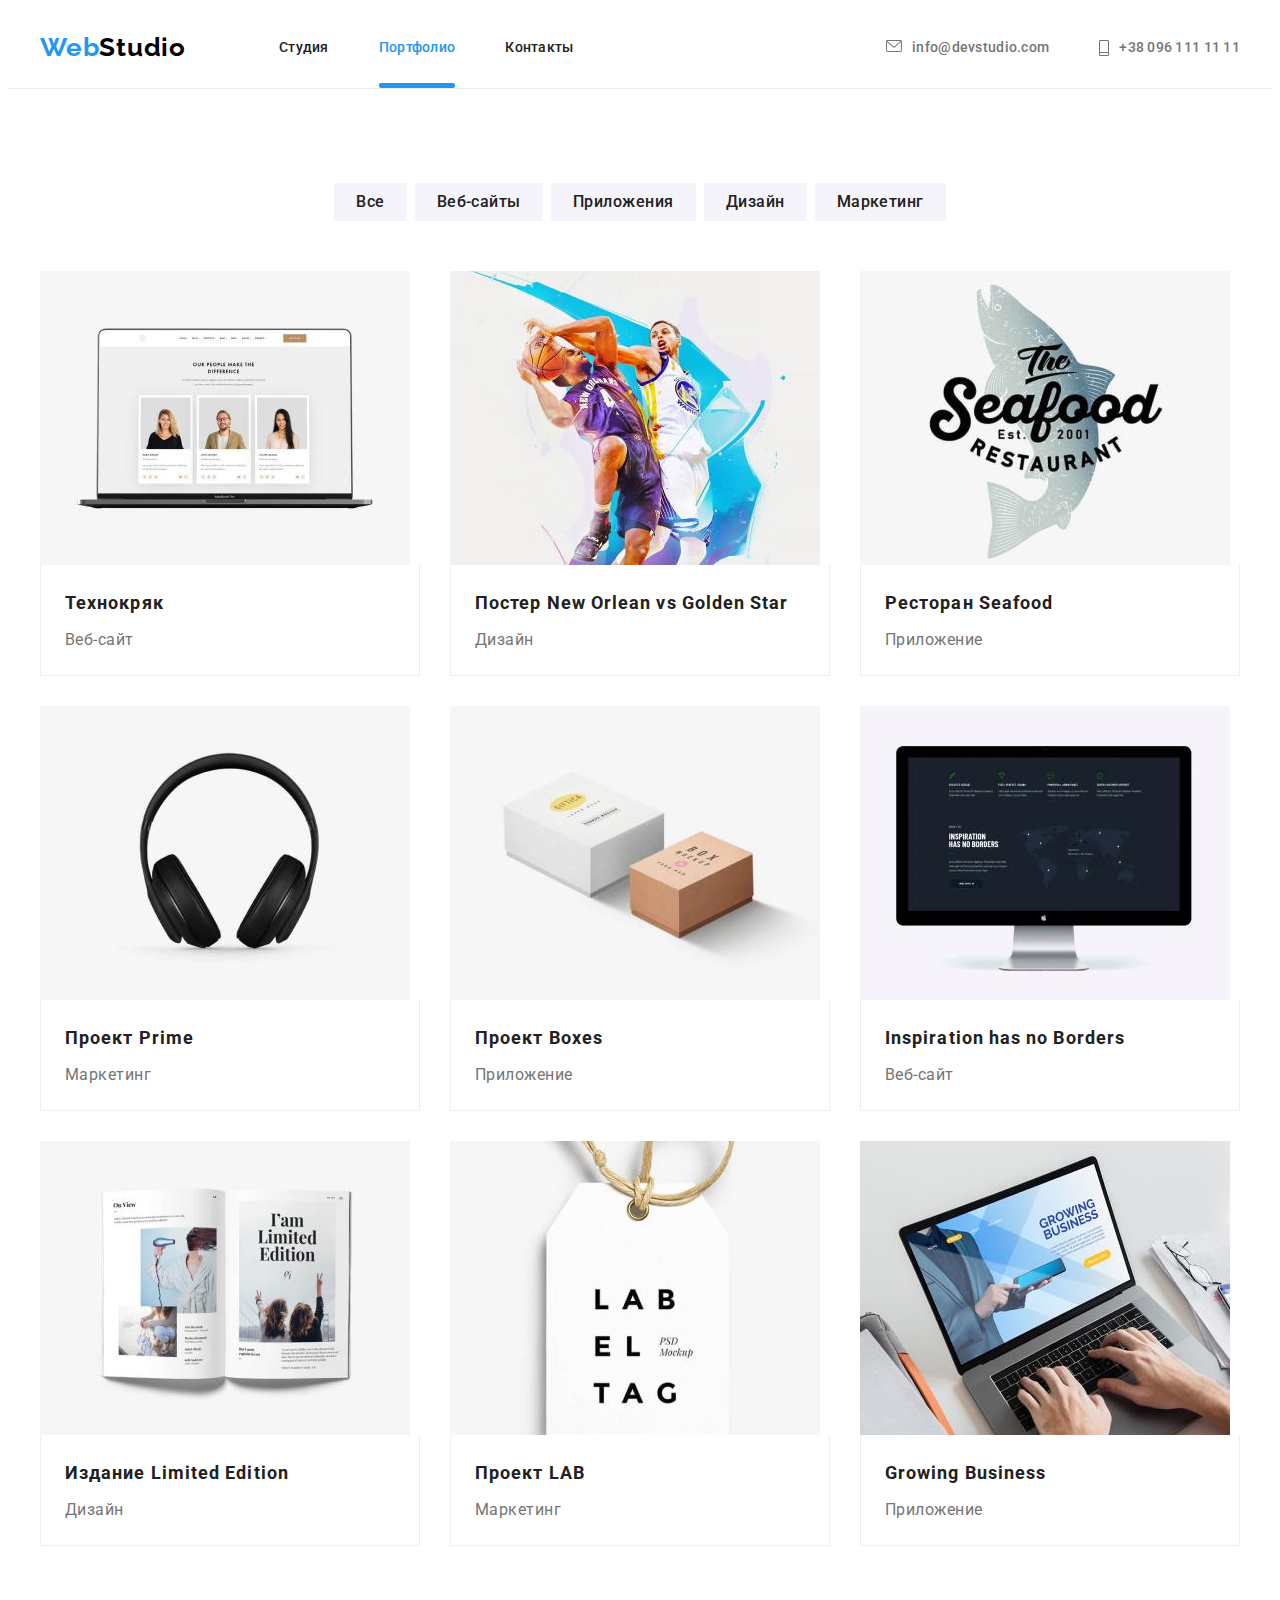
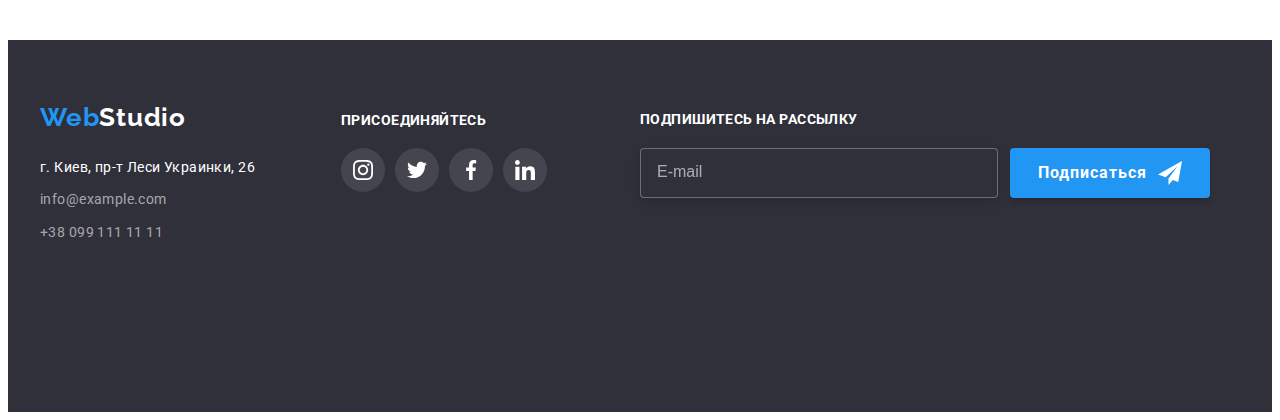
==== portfolio.html @ ca64f5b5 "Create portfolio.html" ====
<!DOCTYPE html>
<html lang="ru">
<head>
    <meta charset="UTF-8">
    <meta http-equiv="X-UA-Compatible" content="IE=edge">
    <meta name="viewport" content="width=device-width, initial-scale=1.0">
    <title>Document</title>
    <link rel="preconnect" href="https://fonts.googleapis.com">
    <link rel="preconnect" href="https://fonts.gstatic.com" crossorigin>
    <link href="https://fonts.googleapis.com/css2?family=Raleway:wght@700&family=Roboto:wght@400;500;700;900&display=swap"
        rel="stylesheet">
    <link rel="stylesheet" href="https://cdnjs.cloudflare.com/ajax/libs/modern-normalize/1.1.0/modern-normalize.min.css"
        integrity="sha512-wpPYUAdjBVSE4KJnH1VR1HeZfpl1ub8YT/NKx4PuQ5NmX2tKuGu6U/JRp5y+Y8XG2tV+wKQpNHVUX03MfMFn9Q=="
        crossorigin="anonymous" referrerpolicy="no-referrer" />
    <link rel="stylesheet" href="./css/reset.css">    
    <link rel="stylesheet" href="./css/styles.css" />
    </head>
        <body>
        <!--Верхня лінія-->
        <header>
            <div class="container header-conteiner">
            <a href="" class="logo">Web<span class="head">Studio</span></a>
    
            <nav>
                <ul class="menu-nav">
                    <li class="list"><a href="./index.html" class="site-nav">Студия</a></li>
                    <li class="list"><a href="./portfolio.html" class="site-nav current">Портфолио</a></li>
                    <li class="list"><a href="" class="site-nav">Контакты</a></li>
                </ul>
    
            </nav>
    
    
            <ul class="auth-header">
                <li class="list">
                    <a href="" class="link-mail">
                        <svg class="header-mail-icon" width="16" height="12">
                            <use href="./images/icon.svg#icon-envelope">
                            </use>
                        </svg> info@devstudio.com
                    </a>
                </li>
                <li class="list">
                    <a href="" class="link-tel">
                        <svg class="header-tel-icon" width="10" height="16">
                            <use href="./images/icon.svg#icon-Vector">
                            </use>
                        </svg>+38 096 111 11 11
                    </a>
                </li>
            </ul>
            </div>
        </header>
<main>
    <!--Портфоліо-->
    <section class="section">
        <div class="container">
        <ul class="filter-conteiner">
            <li class="filter-list"><button class="list filter-btn" type="button">Все</button></li>
            <li class="filter-list"><button class="list filter-btn" type="button">Веб-сайты</button></li>
            <li class="filter-list"><button class="list filter-btn" type="button">Приложения</button></li>
            <li class="filter-list"><button class="list filter-btn" type="button">Дизайн</button></li>
            <li class="filter-list"><button class="list filter-btn" type="button">Маркетинг</button></li>
        </ul>
        <h1 hidden>Проэкты</h1>
        <ul class="project">
            <li class="item">
                <a href="" class="link project-link">
                    <div class="item-wrap">
                        <img class="item-img" src="./images/img5.jpg" alt="Монитор" width="370" height="294">
                        <p class="project-content">Технокряк это современная площадка распространения коронавируса. Компании используют эту
                        платформу для цифрового шпионажа и атак на защищённые сервера конкурентов.
                        </p>
                    </div>
                    <div class="project-card">
                        <h2 class="project-title">Технокряк</h2>
                        <h3 class="site-title">Веб-сайт</h3>
                    </div>
                </a>
            </li>
            <li class="item">
                <a href="" class="link project-link">
                    <div class="item-wrap">
                        <img class="item-img" src="./images/img6.jpg" alt="Спортсмены" width="370" height="294">
                        <p class="project-content">Технокряк это современная площадка распространения коронавируса. Компании используют эту
                            платформу для цифрового шпионажа и атак на защищённые сервера конкурентов.
                        </p>
                    </div>
                    <div class="project-card">
                        <h2 class="project-title">Постер New Orlean vs Golden Star</h2>
                        <h3 class="site-title">Дизайн</h3>
                    </div>
                </a>
            </li>
            <li class="item">
                <a href="" class="link project-link">
                    <div class="item-wrap">
                        <img class="item-img" src="./images/img7.jpg" alt="Рыба" width="370" height="294">
                        <p class="project-content">Технокряк это современная площадка распространения коронавируса. Компании используют эту
                            платформу для цифрового шпионажа и атак на защищённые сервера конкурентов.
                        </p>
                    </div>
                    <div class="project-card">
                        <h2 class="project-title">Ресторан Seafood</h2>
                        <h3 class="site-title">Приложение</h3>
                    </div>
                </a>
            </li>
            <li class="item">
                <a href="" class="link project-link">
                    <div class="item-wrap">
                        <img class="item-img" src="./images/img8.jpg" alt="Наушники" width="370" height="294">
                        <p class="project-content">Технокряк это современная площадка распространения коронавируса. Компании используют эту
                            платформу для цифрового шпионажа и атак на защищённые сервера конкурентов.
                        </p>
                    </div>
                    <div class="project-card">
                        <h2 class="project-title">Проект Prime</h2>
                        <h3 class="site-title">Маркетинг</h3>
                    </div>
                </a>
            </li>
            <li class="item">
                <a href="" class="link project-link">
                    <div class="item-wrap">
                        <img class="item-img" src="./images/img9.jpg" alt="Две коробки" width="370" height="294">
                        <p class="project-content">Технокряк это современная площадка распространения коронавируса. Компании используют эту платформу для цифрового шпионажа и атак на защищённые сервера конкурентов.
                        </p>
                    </div>
                    <div class="project-card">
                        <h2 class="project-title">Проект Boxes</h2>
                        <h3 class="site-title">Приложение</h3>
                    </div>
                </a>
            </li>
            <li class="item">
                <a href="" class="link project-link">
                    <div class="item-wrap">
                        <img class="item-img" src="./images/img10.jpg" alt="Монитор" width="370" height="294">
                        <p class="project-content">Технокряк это современная площадка распространения коронавируса. Компании используют эту
                            платформу для цифрового шпионажа и атак на защищённые сервера конкурентов.
                        </p>
                    </div>
                    <div class="project-card">
                        <h2 class="project-title">Inspiration has no Borders</h2>
                        <h3 class="site-title">Веб-сайт</h3>
                    </div>
                </a>
            </li>
            <li class="item">
                <a href="" class="link project-link">
                    <div class="item-wrap">
                        <img class="item-img" src="./images/img11.jpg" alt="Журнал" width="370" height="294">
                        <p class="project-content">Технокряк это современная площадка распространения коронавируса. Компании используют эту
                            платформу для цифрового шпионажа и атак на защищённые сервера конкурентов.
                        </p>
                    </div>
                    <div class="project-card">
                        <h2 class="project-title">Издание Limited Edition</h2>
                        <h3 class="site-title">Дизайн</h3>
                    </div>
                </a>
            </li>
            <li class="item">
                <a href="" class="link project-link">
                    <div class="item-wrap">
                        <img src="./images/img12.jpg" alt="Бирка" width="370" height="294">
                        <p class="project-content">Технокряк это современная площадка распространения коронавируса. Компании используют эту
                            платформу для цифрового шпионажа и атак на защищённые сервера конкурентов.
                        </p>
                    </div>
                    
                    <div class="project-card">
                        <h2 class="project-title">Проект LAB</h2>
                        <h3 class="site-title">Маркетинг</h3>
                    </div>
                </a>
            </li>
            <li class="item">
                <a href="" class="link project-link">
                    <div class="item-wrap">
                        <img class="item-img" src="./images/img13.jpg" alt="Ноутбук" width="370" height="294">
                        <p class="project-content">Технокряк это современная площадка распространения коронавируса. Компании используют эту
                            платформу для цифрового шпионажа и атак на защищённые сервера конкурентов.
                        </p>
                    </div>
                    <div class="project-card">
                        <h2 class="project-title">Growing Business</h2>
                        <h3 class="site-title">Приложение</h3>
                    </div>
                </a>
            </li>

        </ul>
        </div>
   </section>

</main>
<!--Підвал-->
<footer>
    <div class="container footer-conteiner">
        <div class="address-logo">
            <a href="" class="logo foot-logo">Web<span class="foot">Studio</span></a>
            <address>
                <div class="footer-address">
                    <ul>
                        <li class="list foot-list">
                            <a href="" class="foot-link">г. Киев, пр-т Леси Украинки, 26</a>
                        </li>
                        <li class="list foot-list">
                            <a href="mailto:info@example.com" class="foot-mail">info@example.com</a>
                        </li>
                        <li class="list foot-list">
                            <a href="tel:+380991111111" class="foot-tel">+38 099 111 11 11</a>
                        </li>
                    </ul>
                </div>
            </address>
        </div>

        <div class="social-slogan">
            <p class="slogan">присоединяйтесь</p>
            <ul class="team-social-list list">
                <li class="team-social-item">
                    <a href="" class="slogan-social-link">
                        <svg class="slogan-social-icon" width="20" height="20">
                            <use href='./images/icon.svg#icon-instagram'></use>
                        </svg>
                    </a>
                </li>
                <li class="team-social-item">
                    <a href="" class="slogan-social-link">
                        <svg class="slogan-social-icon" width="20" height="20">
                            <use href='./images/icon.svg#icon-twitter'></use>
                        </svg>
                    </a>
                </li>
                <li class="team-social-item">
                    <a href="" class="slogan-social-link">
                        <svg class="slogan-social-icon" width="20" height="20">
                            <use href='./images/icon.svg#icon-facebook'></use>
                        </svg>
                    </a>
                </li>
                <li class="team-social-item">
                    <a href="" class="slogan-social-link">
                        <svg class="slogan-social-icon" width="20" height="20">
                            <use href='./images/icon.svg#icon-linkedin'></use>
                        </svg>
                    </a>
                </li>
            </ul>
        </div>
        <div class="email-fild">
            <p class="email-slogan">Подпишитесь на рассылку</p>
            <div class="email-input-slogan">
                <input type="email" name="email" class="email-input" placeholder="E-mail">
                <button type="submit" class="email-input-btn">Подписаться
                    <svg class="btn-send" width="24" height="24">
                        <use href="./images/icon.svg#icon-send"></use>
                    </svg>
                </button>
            </div>
        </div>
    </div>
</footer>
</body>
</html>
---- css/styles.css ----
:root {
	--accent-color: #2196f3;
	--second-logo-color: #000000;
	--main-color: #ffffff;
	--second-color: #212121;
	--link-color: #ffffff96;
	--text-color: #757575;
	--second-bg-color: #f5f4fa;
	--main-bg-color: #e5e5e5;
	--foot-bg-color: #2f303a;
	--btn-hover-color: #188ce8;
	--stroke-color: #eeeeee;
	--line-color: #ececec;
	--icon-color: #afb1b8;
	--timing-function: cubic-bezier(0.4, 0, 0.2, 1);
}

body {
	font-family: Roboto, sans-serif;
	background-color: var(--main-color);
	color: var(--text-color);
}
ul {
	list-style: none;
	padding: 0;
}
ul,
li,
nav,
span {
	display: inline-block;
}

img {
	display: block;
	max-width: 100%;
	height: auto;
}
/*-------Верхня лінія--------*/
/*-------1600*80--------*/
.logo {
	font-family: Raleway;
	font-style: normal;
	font-weight: 700;
	font-size: 26px;
	line-height: 1.38;
	letter-spacing: 0.03em;
	text-decoration: inherit;
	margin-right: 93px;
	color: var(--accent-color);
}
span.head {
	color: var(--second-logo-color);
}
.site-nav {
	outline: none;

	position: relative;

	display: block;
	padding-top: 32px;
	padding-bottom: 32px;

	transition-property: color;
	transition-duration: 250ms;
	transition-timing-function: var(--timing-function);

	font-weight: 500;
	font-size: 14px;
	line-height: 1.14;
	letter-spacing: 0.02em;
	color: var(--second-color);
	text-decoration: inherit;
	
}

.site-nav::after {
	position: absolute;
	left: 0px;
	bottom: 0px;

	content: "";
	display: block;
	width: 100%;
	height: 5px;
	border-radius: 2px;
	
	background: var(--accent-color);
	opacity: 0;
	transition: opacity 250ms var(--timing-function); 
}
.site-nav:hover,
.site-nav:focus {
	color: var(--accent-color);
}

.site-nav.current::after {
	opacity: 1;
	}

.menu-nav .site-nav.current {
	color: var(--accent-color);
}
.menu-nav {
	display: flex;
}
.menu-nav .list:not(:last-child) {
	margin-right: 50px;
}
.menu-nav .list {
	display: block;
}
.header-conteiner {
	align-items: center;
}

.auth-header,
.header-conteiner {
	display: flex;
}
.auth-header {
	margin-left: auto;
}

.auth-header .list + .list {
	margin-left: 50px;
}

.link-mail {
	display: flex;

	transition-property: color;
	transition-duration: 250ms;
	transition-timing-function: var(--timing-function);

	font-weight: 500;
	font-size: 14px;
	line-height: 1.14;
	letter-spacing: 0.02em;
	text-decoration: inherit;
	color: var(--text-color);
	outline: none;
}
.link-mail:hover,
.link-mail:focus {
	color: var(--accent-color);
}
.header-mail-icon {
	transition-property: fill;
	transition-duration: 250ms;
	transition-timing-function: var(--timing-function);

	fill: var(--text-color);
	align-content: center;
	margin-right: 10px;
}
.link-mail:hover .header-mail-icon,
.link-mail:focus .header-mail-icon {
	fill: var(--accent-color);
}

.link-tel {
	display: flex;

	transition-property: color;
	transition-duration: 250ms;
	transition-timing-function: var(--timing-function);

	font-weight: 500;
	font-size: 14px;
	line-height: 1.14;
	letter-spacing: 0.02em;
	text-decoration: inherit;
	color: var(--text-color);
	outline: none;
}
.link-tel:hover,
.link-tel:focus {
	color: var(--accent-color);
}
.header-tel-icon {
	transition-property: fill;
	transition-duration: 250ms;
	transition-timing-function: var(--timing-function);

	fill: var(--text-color);
	align-content: center;
	margin-right: 10px;
}
.link-tel:hover .header-tel-icon,
.link-tel:focus .header-tel-icon {
	fill: var(--accent-color);
}
/*------- Шапка--------- */

.section {
	padding-top: 94px;
	padding-bottom: 94px;
}
header {
	min-height: 80px;
	border-bottom: 1px solid var(--line-color);
}
.container {
	width: 1200px;
	padding-left: 15px;
	padding-right: 15px;
	margin: 0 auto;
}

.hero {
	min-height: 600px;
	max-width: 1600px;
	margin-left: auto;
	margin-right: auto;
	padding-top: 200px;
	padding-bottom: 200px;
	background-color: var(--second-color);
	background-image: linear-gradient(to right, rgba(47, 48, 58, 0.4), rgba(47, 48, 58, 0.4)), url(../images/Img14.jpg);
	background-repeat: no-repeat;
	background-size: cover;
	background-position: center;
}

.hero-title {
	width: 696px;
	height: 120px;
	font-weight: 900;
	font-size: 44px;
	line-height: 1.36;
	text-align: center;
	letter-spacing: 0.06em;
	text-transform: uppercase;
	margin-left: auto;
	margin-right: auto;
	margin-bottom: 30px;
	color: var(--main-color);
}

.hero-btn {
	display: block;
	align-items: center;
	text-align: center;
	margin-left: auto;
	margin-right: auto;
	width: 200px;
	height: 50px;
	border-radius: 4px;
	border-style: none;
	outline: none;

	transition-property: background-color;
	border-radius;
	transition-duration: 250ms;
	transition-timing-function: var(--timing-function);

	font-family: inherit;
	font-style: normal;
	font-weight: 700;
	font-size: 16px;
	line-height: 1.87;
	letter-spacing: 0.06em;
	color: var(--main-color);
	background-color: var(--accent-color);
}
.hero-btn:hover,
.hero-btn:focus {
	background-color: var(--btn-hover-color);
	border-radius: 0;
}

/*--------Особливості--------*/

.features {
	padding-bottom: 0;
}
.features-section {
	display: flex;
}

.features-section .list:not(:last-child) {
	margin-right: 30px;
}
.features-conteiner {
	display: flex;
	width: 270px;
	height: 120px;
	background-color: var(--second-bg-color);
	border-radius: 4px;
	margin-bottom: 30px;
	align-items: center;
	justify-content: center;
}

.features-title {
	margin-bottom: 10px;
	font-weight: 700;
	font-size: 14px;
	line-height: 1.14;
	letter-spacing: 0.03em;
	text-transform: uppercase;
	color: var(--second-color);
}
.features-text {
	width: 270px;
	min-height: 75px;
	font-size: 14px;
	line-height: 1.71;
	letter-spacing: 0.03em;
	color: var(--text-color);
}
/*-------Чим ми займаємось-------*/

.about {
	display: flex;
}
.about-title,
.team-title,
.client-title {
	margin-bottom: 50px;
	font-weight: 700;
	font-size: 36px;
	line-height: 1.17;
	text-align: center;
	letter-spacing: 0.03em;
	color: var(--second-color);
}
.about-list {
	position: relative;
}
.about .list:not(:last-child) {
	margin-right: 30px;
}

.about-label {
	position: absolute;
	left: 0;
	bottom: 0;
	width: 100%;
	height: 70px;
	padding-top: 27px;
	padding-bottom: 27px;
	background-color: rgba(47, 48, 58, 0.8);
	font-weight: 700;
    font-size: 14px;
    line-height: 1,14;
    text-align: center;
    letter-spacing: 0.03em;
    text-transform: uppercase;

    color: var(--main-color);
}
/*--------Наша команда--------*/

.team {
	background-color: var(--second-bg-color);
	min-height: 648px;
}

.team-section {
	display: flex;
}
.team-section .list:not(:last-child) {
	margin-right: 30px;
}

.team-section > .list {
	box-shadow: 0px 1px 3px rgba(0, 0, 0, 0.12), 0px 1px 1px rgba(0, 0, 0, 0.14), 0px 2px 1px rgba(0, 0, 0, 0.2);
	border-radius: 0px 0px 4px 4px;
}
.team-card {
	padding-top: 30px;
	padding-bottom: 30px;
	background-color: var(--main-color);
}
.team-name {
	margin-bottom: 10px;
	font-weight: 500;
	font-size: 16px;
	line-height: 1.19;
	text-align: center;
	letter-spacing: 0.03em;
	color: var(--second-color);
}
.team-position {
	margin-bottom: 16px;
	font-size: 16px;
	line-height: 1.19;
	text-align: center;
	letter-spacing: 0.03em;
	color: var(--text-color);
}
.team-social-list {
	display: flex;
	justify-content: center;
}
.team-social-item {
	width: 44px;
	height: 44px;
}
.team-social-list .team-social-item:nth-child(n + 2) {
	margin-left: 10px;
}
.team-social-link {
	width: 100%;
	height: 100%;
	display: block;

	transition-property: background-color;
	transition-duration: 250ms;
	transition-timing-function: var(--timing-function);

	background-color: var(--main-color);
	border-radius: 50%;
	display: flex;
	align-items: center;
	justify-content: center;
	outline: none;
}
.team-social-link:hover,
.team-social-link:focus {
	background-color: var(--accent-color);
}
.team-social-icon {
	transition-property: fill;
	transition-duration: 250ms;
	transition-timing-function: var(--timing-function);

	fill: var(--icon-color);
}
.team-social-link:hover .team-social-icon,
.team-social-link:focus .team-social-icon {
	fill: var(--main-color);
}
/*----Постійні клієнти----*/
.client-section {
	display: flex;
	justify-content: space-between;
}
.client-logo-link {
	display: flex;
	justify-content: center;
	width: 170px;
	height: 92px;
	border: 1px solid var(--icon-color);
	box-sizing: border-box;
	border-radius: 4px;
	align-items: center;
	outline: none;
	transition-property: border;
	transition-duration: 250ms;
	transition-timing-function: var(--timing-function);
}
.client-logo-link:hover,
.client-logo-link:focus {
	border: 1px solid var(--accent-color);
}
.client-logo-link:hover .client-logo-icon,
.client-logo-link:focus .client-logo-icon {
	fill: var(--accent-color);
}
.client-logo-icon {
	display: flex;

	transition-property: fill;
	transition-duration: 250ms;
	transition-timing-function: var(--timing-function);

	fill: var(--icon-color);
}
/*--------Підвал---------*/

footer {
	background-color: var(--foot-bg-color);
	min-height: 252px;
	padding-top: 60px;
	padding-bottom: 60px;
}
span.foot {
	color: var(--main-color);
}
.footer-conteiner {
	display: flex;
}
.address-logo {
	
}
.foot-link {
	display: block;
	margin-bottom: 9px;

	transition-property: color;
	transition-duration: 250ms;
	transition-timing-function: var(--timing-function);

	font-style: normal;
	font-weight: normal;
	font-size: 14px;
	line-height: 1.71;
	letter-spacing: 0.03em;
	text-decoration: inherit;
	color: var(--main-color);
	outline: none;
}
.foot-mail {
	display: block;
	margin-bottom: 9px;

	transition-property: color;
	transition-duration: 250ms;
	transition-timing-function: var(--timing-function);

	font-style: normal;
	font-weight: normal;
	font-size: 14px;
	line-height: 1.71;
	letter-spacing: 0.03em;
	text-decoration: inherit;
	color: var(--link-color);
	outline: none;
}
.foot-tel {
	display: block;

	transition-property: color;
	transition-duration: 250ms;
	transition-timing-function: var(--timing-function);

	font-style: normal;
	font-weight: normal;
	font-size: 14px;
	line-height: 1.71;
	letter-spacing: 0.03em;
	text-decoration: inherit;
	color: var(--link-color);
	outline: none;
}
.foot-link:hover,
.foot-link:focus,
.foot-mail:hover,
.foot-tel:hover,
.foot-mail:focus,
.foot-tel:focus {
	color: var(--accent-color);
}

.footer-address {
	display: flex;
	flex-wrap: wrap;
	width: 231px;
	margin-top: 20px;
	margin-right: 70px;
}
.social-slogan {
	margin-top: 12px;
}
.slogan {
	width: 145px;
	height: 16px;
	font-weight: bold;
	font-size: 14px;
	line-height: 16px;
	letter-spacing: 0.03em;
	text-transform: uppercase;
	margin-bottom: 20px;
	color: var(--main-color);
}
.slogan-social-link {
	width: 100%;
	height: 100%;
	display: block;
	border-radius: 50%;
	display: flex;
	align-items: center;
	justify-content: center;

	transition-property: background-color;
	transition-duration: 250ms;
	transition-timing-function: var(--timing-function);

	background: rgba(255, 255, 255, 0.1);
	outline: none;
}
.slogan-social-link:hover,
.slogan-social-link:focus {
	background-color: var(--accent-color);
}
.slogan-social-icon {
	fill: var(--main-color);
}
.email-fild {
	
	width: 570px;
	height: 86px;
    margin-top: 12px;
	margin-left: 93px;
}
.email-slogan {
    margin-bottom: 20px;
    font-weight: 700;
    font-size: 14px;
    line-height: 1.14;
    letter-spacing: 0.03em;
    text-transform: uppercase;

    color: var(--main-color);
}
.email-input-slogan {
    display: flex;
    justify-content: space-between;

}
.email-input {
	width: 358px;
	height: 50px;
	padding: 15px 16px;
	background-color: var(--foot-bg-color);
	border: 1px solid rgba(255, 255, 255, 0.3);
    box-sizing: border-box;
    filter: drop-shadow(0px 4px 4px rgba(0, 0, 0, 0.15));
    border-radius: 4px;
	color: var(--main-color);
}
.email-input::placeholder {
	width: 47px;
	height: 20px;
	font-weight: normal;
    font-size: 16px;
    line-height: 1.25;

    color: rgba(255, 255, 255, 0.6);
}
.email-input-btn {
	display: flex;
	align-items: center;
	justify-content: space-between;
	width: 200px;
	height: 50px;
	padding: 10px 28px;
	background: var(--accent-color);
    box-shadow: 0px 4px 4px rgba(0, 0, 0, 0.15);
    border-radius: 4px;
	border-style: none;
	
    font-weight: 700;
    font-size: 16px;
    line-height: 1.87;

    letter-spacing: 0.06em;

    color: var(--main-color);
}
/*------------Портфоліо------------*/

.filter-conteiner {
	display: flex;
	justify-content: center;
	margin-left: auto;
	margin-right: auto;
	margin-bottom: 50px;
}

.filter-list:not(:last-child) {
	margin-right: 8px;
}
.filter-btn {
	border-style: none;
	padding: 6px 22px;

	transition-property: background; color; box-shadow; border-radius;
	transition-duration: 250ms;
	transition-timing-function: var(--timing-function);

	font-family: inherit;
	font-style: normal;
	font-weight: 500;
	font-size: 16px;
	line-height: 1.62;
	text-align: center;
	letter-spacing: 0.03em;
	background: var(--second-bg-color);
	color: var(--second-color);
	outline: none;
}

.filter-btn:hover,
.filter-btn:focus {
	background: var(--accent-color);
	color: var(--main-color);
	box-shadow: 0px 3px 1px rgba(0, 0, 0, 0.1), 0px 1px 2px rgba(0, 0, 0, 0.08), 0px 2px 2px rgba(0, 0, 0, 0.12);
	border-radius: 4px;
}
.link {
	text-decoration: none;
}

.project {
	display: flex;
	flex-wrap: wrap;
	margin-right: -30px;
}

.project > .item {
	margin-right: 30px;
	flex-basis: calc(100% / 3 - 30px);
	}

.project .item:not(:nth-last-child(-n + 3)) {
	margin-bottom: 30px;
}
.item:nth-child(3n) {
	margin-right: 0;
}
.project-link {
	display: block;
	outline: none;

	transition-property: box-shadow;
	transition-duration: 250ms;
	transition-timing-function: var(--timing-function);
}
.project-link:hover,
.project-link:focus {
	box-shadow: 0px 1px 1px rgba(0, 0, 0, 0.12), 0px 4px 4px rgba(0, 0, 0, 0.06), 1px 4px 6px rgba(0, 0, 0, 0.16);
}
.project-title {
	margin-bottom: 4px;
	font-weight: bold;
	font-size: 18px;
	line-height: 2;
	letter-spacing: 0.06em;
	color: var(--second-color);
}
.site-title {
	font-style: normal;
	font-weight: normal;
	font-size: 16px;
	line-height: 1.87;
	letter-spacing: 0.03em;
	text-decoration: inherit;
	color: var(--text-color);
}
.project-card {
	background: var(--main-color);
	border: 1px solid var(--stroke-color);
	box-sizing: border-box;
	border-top: none;
	padding-top: 20px;
	padding-bottom: 20px;
	padding-left: 24px;
}
.item-wrap {
	position: relative;
	overflow: hidden;
	
}

.item:hover .project-content {
	transform: translateY(0);
}
.project-content {
	position: absolute;
	top: 0;
	left: 0;
	height: 100%;
	padding-top: 63px;
	padding-right: 24px;
	padding-bottom: 63px;
	padding-left: 24px;
	background-color: rgba(33, 150, 243, 0.9);
	font-weight: normal;
    font-size: 18px;
    line-height: 1,56;
    letter-spacing: 0.03em;

    color: var(--main-color);
	transform: translateY(100%);
	transition: transform 250ms var(--timing-function);

}

/*------Бекдроп-------*/
.backdrop {
	position: fixed;
	top: 0;
	width: 100vw;
	height: 100vh;
	background-color: rgba(0, 0, 0, 0.1);
	transition: opacity 1000ms, visibility 1000ms;

}
.backdrop.is-hidden {
	visibility: hidden;
	opacity: 0;
	pointer-events: none;
}
.modal {
	position: absolute;
	top: 50%;
	left: 50%;
	transform: translate(-50%, -50%) scale(1);
	padding: 40px;
	width: 528px;
	min-height: 581px;
	background-color: var(--main-color);
	border-radius: 4px;
	box-shadow: 0px 1px 3px rgba(0, 0, 0, 0.12), 0px 1px 1px rgba(0, 0, 0, 0.14), 0px 2px 1px rgba(0, 0, 0, 0.2);
	opacity: 1;
	transition: transform 250ms var(--timing-function), scale 250ms var(--timing-function), opasity 250ms var(--timing-function);
	
}

.backdrop.is-hidden .modal {
	transform: translate(-50%, 100%) scale(0.1);
	transition: transform 250ms var(--timing-function), scale 250ms var(--timing-function), opasity 250ms var(--timing-function);
	opacity: 0;
}
.data-modal-close {
	display: flex;
	align-items: center;
	justify-content: center;
	position: absolute;
	top: 8px;
	right: 8px;
	width: 30px;
	height: 30px;
	border: 1px solid rgba(0, 0, 0, 0.1);
	border-radius: 50%;
	border-style: none;
	outline: none;
	background-color: transparent;

	transition-property: fill;
	transition-duration: 250ms;
	transition-timing-function: var(--timing-function);
}
.data-modal-close:hover .close-icon,
.data-modal-close:focus .close-icon{
	fill: var(--accent-color);
}
.modal-title {
margin-bottom: 12px;
font-weight: 700;
font-size: 20px;
line-height: 1.15;
text-align: center;
letter-spacing: 0.03em;

color: var(--second-color) ;
}
.modal-field {
margin-bottom: 10px;
position: relative;
}
.modal-field-last {
	display: flex;
	align-items: center;
	margin-bottom: 30px;
}
.modal-form-input {
	width: 100%;
	height: 40px;
	border: 1px solid rgba(33, 33, 33, 0.2);
	box-sizing: border-box;
    border-radius: 4px;
	padding: 11px;
	padding-left: 32px;
	color: var(--second-color);
	outline: none;

	transition-property: border-color;
	transition-duration: 250ms;
	transition-timing-function: var(--timing-function);
}

.modal-form-input:hover,
.modal-form-input:focus {
	border-color: var(--accent-color);
}

.modal-form-input:hover + .input-icon,
.modal-form-input:focus + .input-icon {
	fill: var(--accent-color);
}
.online-text {
	width: 100%;
	height: 120px;
	border: 1px solid rgba(33, 33, 33, 0.2);
	box-sizing: border-box;
    border-radius: 4px;
    padding: 12px 16px;
	color: var(--second-color);
	outline: none;
	resize: none;
}
.online-text:hover,
.online-text:focus {
	border-color: var(--accent-color);
}
.online-text::placeholder {
	font-weight: normal;
    font-size: 12px;
    line-height: 1.17;
    letter-spacing: 0.01em;

    color: rgba(117, 117, 117, 0.5);
}
.form-input-text {
	margin-bottom: 4px;
    font-weight: normal;
    font-size: 12px;
    line-height: 1.17;
    letter-spacing: 0.01em;

    color: var(--text-color);
}
.input-icon {
	position: absolute;
	top: 50%;
	left: 12px;
	display: inline-block;

	transition-property: fill;
	transition-duration: 250ms;
	transition-timing-function: var(--timing-function);
	
}
.check-text {
    display: flex;
	justify-content: center;
	vertical-align: middle;
	font-weight: normal;
    font-size: 14px;
    line-height: 1.71;
    letter-spacing: 0.03em;

    color: var(--text-color);
}
.check-text:hover .check-item,
.check-text:focus .check-item {
    border: 2px solid var(--accent-color);
}
.visually-hidden{
	position: absolute;
	width: 1px;
	height: 1px;
	margin: -1px;
	border: 0;
	padding: 0;
	clip: rect(0 0 0 0 );
	overflow: hidden;
}
.check-icon {
	width: 11px;
	height: 8px;	
}
.check-item {
	width: 16px;
	height: 15px;
	margin-right: 7px;
	border: 2px solid var(--second-color);
	border-radius: 2px;

	position: relative;
	top: 4px;
	display: flex;
	align-items: center;
	justify-content: center;
	
	transition-property: border;
	transition-duration: 250ms;
	transition-timing-function: var(--timing-function);
}
	
.checkbox-consent:checked + .check-text .check-item {
	background-color: var(--accent-color);
	border: none;
	fill: var(--main-color);
}

.policy {
	text-decoration: underline;
	color: var(--accent-color);
	margin-left: 5px;
}
.modal-send-btn {
	margin-left: auto;
	margin-right: auto;
	width: 200px;
	height: 50px;
	background-color: var(--accent-color);
	box-shadow: 0px 4px 4px rgba(0, 0, 0, 0.15);
    border-radius: 4px;
	border-style: none;
	
    font-weight: 700;
    font-size: 16px;
    line-height: 1.87;
    letter-spacing: 0.06em;

    color: var(--main-color);

	display: flex;
    align-items: center;
    justify-content: center;

	transition-property: background-color;
	transition-duration: 250ms;
	transition-timing-function: var(--timing-function);
	
}
.modal-send-btn:hover,
.modal-send-btn:focus {
	background-color: var(--btn-hover-color);
	
}
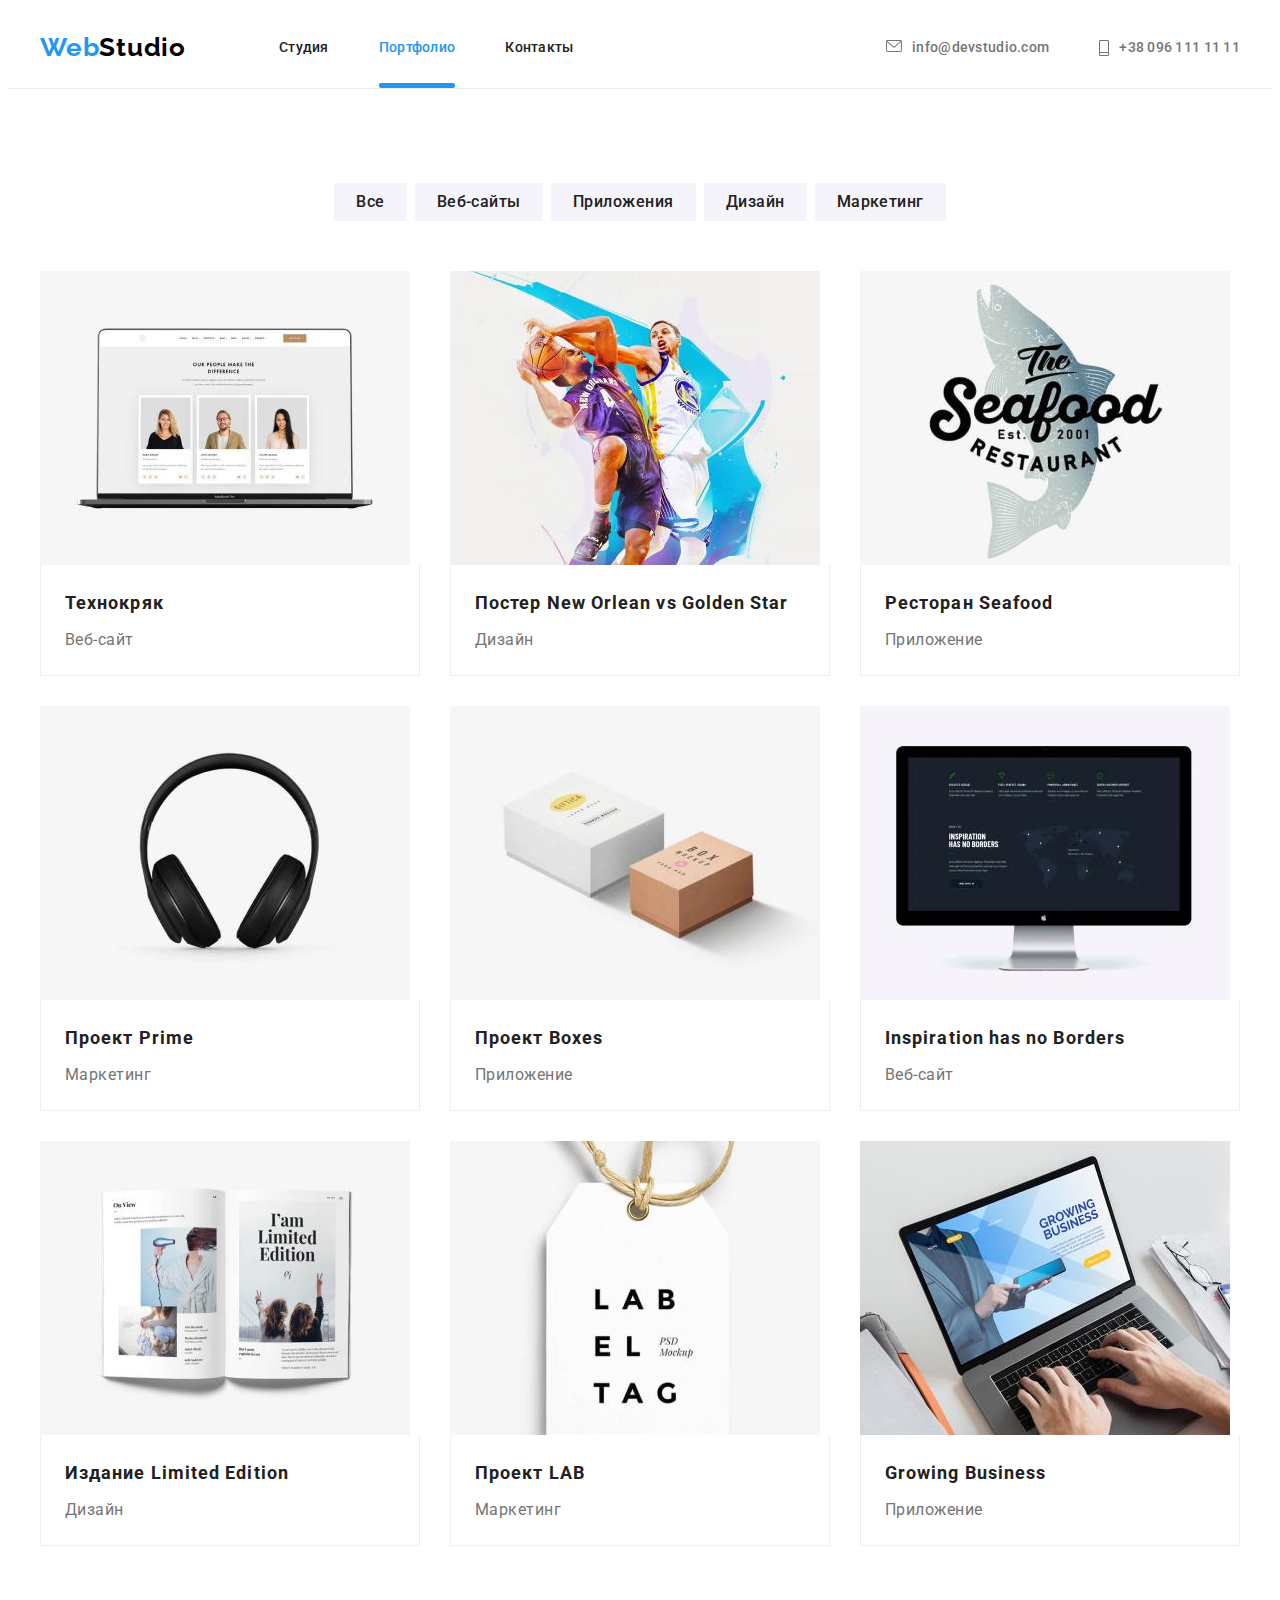
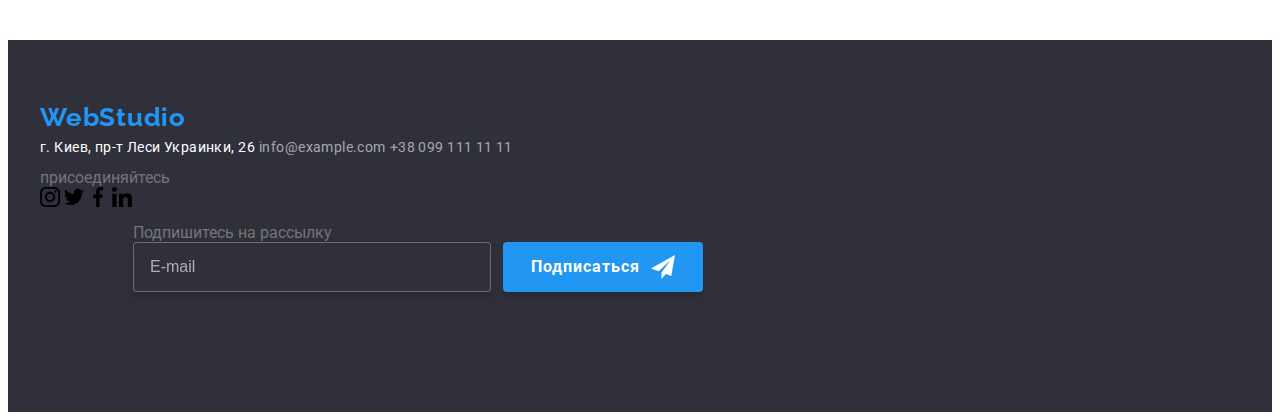
==== commit 64f910db: "Update portfolio.html" ====
--- a/portfolio.html
+++ b/portfolio.html
@@ -18,31 +18,37 @@
         <body>
         <!--Верхня лінія-->
         <header>
-            <div class="container header-conteiner">
-            <a href="" class="logo">Web<span class="head">Studio</span></a>
+            <div class="header container">
+                <a href="" class="container__logo">Web<span class="header__logo">Studio</span>
+                </a>
     
             <nav>
                 <ul class="menu-nav">
-                    <li class="list"><a href="./index.html" class="site-nav">Студия</a></li>
-                    <li class="list"><a href="./portfolio.html" class="site-nav current">Портфолио</a></li>
-                    <li class="list"><a href="" class="site-nav">Контакты</a></li>
+                    <li class="menu-nav__item">
+                        <a href="./index.html" class="menu-nav__link">Студия</a>
+                    </li>
+                    <li class="menu-nav__item">
+                        <a href="./portfolio.html" class="menu-nav__link menu-nav__link--current">Портфолио</a>
+                    </li>
+                    <li class="menu-nav__item">
+                        <a href="" class="menu-nav__link">Контакты</a>
+                    </li>
                 </ul>
     
             </nav>
-    
-    
+        
             <ul class="auth-header">
-                <li class="list">
-                    <a href="" class="link-mail">
-                        <svg class="header-mail-icon" width="16" height="12">
+                <li class="auth-header__item">
+                    <a href="" class="auth-header__link">
+                        <svg class="auth-header__icon" width="16" height="12">
                             <use href="./images/icon.svg#icon-envelope">
                             </use>
                         </svg> info@devstudio.com
                     </a>
                 </li>
-                <li class="list">
-                    <a href="" class="link-tel">
-                        <svg class="header-tel-icon" width="10" height="16">
+                <li class="auth-header__item">
+                    <a href="" class="auth-header__link">
+                        <svg class="auth-header__icon" width="10" height="16">
                             <use href="./images/icon.svg#icon-Vector">
                             </use>
                         </svg>+38 096 111 11 11
@@ -198,9 +204,10 @@
 </main>
 <!--Підвал-->
 <footer>
-    <div class="container footer-conteiner">
+    <div class="container footer-container">
         <div class="address-logo">
-            <a href="" class="logo foot-logo">Web<span class="foot">Studio</span></a>
+            <a href="" class="container__logo">Web<span class="footer-container__logo">Studio</span>
+            </a>
             <address>
                 <div class="footer-address">
                     <ul>
--- a/css/styles.css
+++ b/css/styles.css
@@ -37,8 +37,7 @@
 	height: auto;
 }
 /*-------Верхня лінія--------*/
-/*-------1600*80--------*/
-.logo {
+.container__logo {
 	font-family: Raleway;
 	font-style: normal;
 	font-weight: 700;
@@ -49,10 +48,10 @@
 	margin-right: 93px;
 	color: var(--accent-color);
 }
-span.head {
+.header__logo {
 	color: var(--second-logo-color);
 }
-.site-nav {
+.menu-nav__link {
 	outline: none;
 
 	position: relative;
@@ -74,7 +73,7 @@
 	
 }
 
-.site-nav::after {
+.menu-nav__link::after {
 	position: absolute;
 	left: 0px;
 	bottom: 0px;
@@ -89,44 +88,42 @@
 	opacity: 0;
 	transition: opacity 250ms var(--timing-function); 
 }
-.site-nav:hover,
-.site-nav:focus {
+.menu-nav__link:hover,
+.menu-nav__link:focus {
 	color: var(--accent-color);
 }
 
-.site-nav.current::after {
+.menu-nav__link--current::after {
 	opacity: 1;
 	}
 
-.menu-nav .site-nav.current {
+.menu-nav__link--current {
 	color: var(--accent-color);
 }
 .menu-nav {
 	display: flex;
 }
-.menu-nav .list:not(:last-child) {
+.menu-nav__item:not(:last-child) {
 	margin-right: 50px;
 }
-.menu-nav .list {
+.menu-nav__item {
 	display: block;
 }
-.header-conteiner {
+.header {
 	align-items: center;
-}
-
-.auth-header,
-.header-conteiner {
-	display: flex;
-}
+	display: flex;
+}
+
 .auth-header {
+	display: flex;
 	margin-left: auto;
 }
 
-.auth-header .list + .list {
+.auth-header__item + .auth-header__item {
 	margin-left: 50px;
 }
 
-.link-mail {
+.auth-header__link {
 	display: flex;
 
 	transition-property: color;
@@ -141,11 +138,11 @@
 	color: var(--text-color);
 	outline: none;
 }
-.link-mail:hover,
-.link-mail:focus {
+.auth-header__link:hover,
+.auth-header__link:focus {
 	color: var(--accent-color);
 }
-.header-mail-icon {
+.auth-header__icon {
 	transition-property: fill;
 	transition-duration: 250ms;
 	transition-timing-function: var(--timing-function);
@@ -154,43 +151,12 @@
 	align-content: center;
 	margin-right: 10px;
 }
-.link-mail:hover .header-mail-icon,
-.link-mail:focus .header-mail-icon {
+.auth-header__link:hover .auth-header__icon,
+.auth-header__link:focus .auth-header__icon {
 	fill: var(--accent-color);
 }
 
-.link-tel {
-	display: flex;
-
-	transition-property: color;
-	transition-duration: 250ms;
-	transition-timing-function: var(--timing-function);
-
-	font-weight: 500;
-	font-size: 14px;
-	line-height: 1.14;
-	letter-spacing: 0.02em;
-	text-decoration: inherit;
-	color: var(--text-color);
-	outline: none;
-}
-.link-tel:hover,
-.link-tel:focus {
-	color: var(--accent-color);
-}
-.header-tel-icon {
-	transition-property: fill;
-	transition-duration: 250ms;
-	transition-timing-function: var(--timing-function);
-
-	fill: var(--text-color);
-	align-content: center;
-	margin-right: 10px;
-}
-.link-tel:hover .header-tel-icon,
-.link-tel:focus .header-tel-icon {
-	fill: var(--accent-color);
-}
+
 /*------- Шапка--------- */
 
 .section {
@@ -222,7 +188,7 @@
 	background-position: center;
 }
 
-.hero-title {
+.hero__title {
 	width: 696px;
 	height: 120px;
 	font-weight: 900;
@@ -237,7 +203,7 @@
 	color: var(--main-color);
 }
 
-.hero-btn {
+.hero__btn {
 	display: block;
 	align-items: center;
 	text-align: center;
@@ -263,8 +229,8 @@
 	color: var(--main-color);
 	background-color: var(--accent-color);
 }
-.hero-btn:hover,
-.hero-btn:focus {
+.hero__btn:hover,
+.hero__btn:focus {
 	background-color: var(--btn-hover-color);
 	border-radius: 0;
 }
@@ -274,14 +240,14 @@
 .features {
 	padding-bottom: 0;
 }
-.features-section {
-	display: flex;
-}
-
-.features-section .list:not(:last-child) {
+.features__list {
+	display: flex;
+}
+
+.features__item:not(:last-child) {
 	margin-right: 30px;
 }
-.features-conteiner {
+.features__wrap {
 	display: flex;
 	width: 270px;
 	height: 120px;
@@ -292,7 +258,7 @@
 	justify-content: center;
 }
 
-.features-title {
+.features__title {
 	margin-bottom: 10px;
 	font-weight: 700;
 	font-size: 14px;
@@ -301,7 +267,7 @@
 	text-transform: uppercase;
 	color: var(--second-color);
 }
-.features-text {
+.features__text {
 	width: 270px;
 	min-height: 75px;
 	font-size: 14px;
@@ -311,12 +277,12 @@
 }
 /*-------Чим ми займаємось-------*/
 
-.about {
-	display: flex;
-}
-.about-title,
-.team-title,
-.client-title {
+.about__list {
+	display: flex;
+}
+.about__title,
+.team__title,
+.client__title {
 	margin-bottom: 50px;
 	font-weight: 700;
 	font-size: 36px;
@@ -325,14 +291,14 @@
 	letter-spacing: 0.03em;
 	color: var(--second-color);
 }
-.about-list {
+.about__item {
 	position: relative;
 }
-.about .list:not(:last-child) {
+.about__item:not(:last-child) {
 	margin-right: 30px;
 }
 
-.about-label {
+.about__label {
 	position: absolute;
 	left: 0;
 	bottom: 0;
@@ -357,23 +323,23 @@
 	min-height: 648px;
 }
 
-.team-section {
-	display: flex;
-}
-.team-section .list:not(:last-child) {
+.team__list {
+	display: flex;
+}
+.team__item:not(:last-child) {
 	margin-right: 30px;
 }
 
-.team-section > .list {
+.team__item {
 	box-shadow: 0px 1px 3px rgba(0, 0, 0, 0.12), 0px 1px 1px rgba(0, 0, 0, 0.14), 0px 2px 1px rgba(0, 0, 0, 0.2);
 	border-radius: 0px 0px 4px 4px;
 }
-.team-card {
+.team__card {
 	padding-top: 30px;
 	padding-bottom: 30px;
 	background-color: var(--main-color);
 }
-.team-name {
+.team__name {
 	margin-bottom: 10px;
 	font-weight: 500;
 	font-size: 16px;
@@ -382,7 +348,7 @@
 	letter-spacing: 0.03em;
 	color: var(--second-color);
 }
-.team-position {
+.team__position {
 	margin-bottom: 16px;
 	font-size: 16px;
 	line-height: 1.19;
@@ -390,18 +356,19 @@
 	letter-spacing: 0.03em;
 	color: var(--text-color);
 }
-.team-social-list {
+.social {
 	display: flex;
 	justify-content: center;
 }
-.team-social-item {
+
+.social__item {
 	width: 44px;
 	height: 44px;
 }
-.team-social-list .team-social-item:nth-child(n + 2) {
+.social__item:nth-child(n + 2) {
 	margin-left: 10px;
 }
-.team-social-link {
+.social__link {
 	width: 100%;
 	height: 100%;
 	display: block;
@@ -417,27 +384,27 @@
 	justify-content: center;
 	outline: none;
 }
-.team-social-link:hover,
-.team-social-link:focus {
+.social__link:hover,
+.social__link:focus {
 	background-color: var(--accent-color);
 }
-.team-social-icon {
+.social__icon {
 	transition-property: fill;
 	transition-duration: 250ms;
 	transition-timing-function: var(--timing-function);
 
 	fill: var(--icon-color);
 }
-.team-social-link:hover .team-social-icon,
-.team-social-link:focus .team-social-icon {
+.social__link:hover .social__icon,
+.social__link:focus .social__icon {
 	fill: var(--main-color);
 }
 /*----Постійні клієнти----*/
-.client-section {
+.client__list {
 	display: flex;
 	justify-content: space-between;
 }
-.client-logo-link {
+.client__link {
 	display: flex;
 	justify-content: center;
 	width: 170px;
@@ -451,15 +418,15 @@
 	transition-duration: 250ms;
 	transition-timing-function: var(--timing-function);
 }
-.client-logo-link:hover,
-.client-logo-link:focus {
+.client__link:hover,
+.client__link:focus {
 	border: 1px solid var(--accent-color);
 }
-.client-logo-link:hover .client-logo-icon,
-.client-logo-link:focus .client-logo-icon {
+.client__link:hover .client__icon,
+.client__link:focus .client__icon {
 	fill: var(--accent-color);
 }
-.client-logo-icon {
+.client__icon {
 	display: flex;
 
 	transition-property: fill;
@@ -476,15 +443,15 @@
 	padding-top: 60px;
 	padding-bottom: 60px;
 }
-span.foot {
+.footer {
+	display: flex;
+}
+
+.footer__logo {
 	color: var(--main-color);
 }
-.footer-conteiner {
-	display: flex;
-}
-.address-logo {
-	
-}
+
+
 .foot-link {
 	display: block;
 	margin-bottom: 9px;
@@ -544,67 +511,43 @@
 	color: var(--accent-color);
 }
 
-.footer-address {
+.footer__address {
 	display: flex;
 	flex-wrap: wrap;
 	width: 231px;
 	margin-top: 20px;
 	margin-right: 70px;
 }
-.social-slogan {
+.footer__slogan {
 	margin-top: 12px;
 }
-.slogan {
-	width: 145px;
+.footer__text {
+	min-width: 145px;
 	height: 16px;
-	font-weight: bold;
+	font-weight: 700;
 	font-size: 14px;
-	line-height: 16px;
+	line-height: 1.14;
 	letter-spacing: 0.03em;
 	text-transform: uppercase;
 	margin-bottom: 20px;
 	color: var(--main-color);
 }
-.slogan-social-link {
-	width: 100%;
-	height: 100%;
-	display: block;
-	border-radius: 50%;
-	display: flex;
-	align-items: center;
-	justify-content: center;
-
-	transition-property: background-color;
-	transition-duration: 250ms;
-	transition-timing-function: var(--timing-function);
-
+
+
+.slogan__link {
 	background: rgba(255, 255, 255, 0.1);
-	outline: none;
-}
-.slogan-social-link:hover,
-.slogan-social-link:focus {
-	background-color: var(--accent-color);
-}
-.slogan-social-icon {
+}
+
+.footer__icon {
 	fill: var(--main-color);
 }
 .email-fild {
-	
 	width: 570px;
 	height: 86px;
     margin-top: 12px;
 	margin-left: 93px;
 }
-.email-slogan {
-    margin-bottom: 20px;
-    font-weight: 700;
-    font-size: 14px;
-    line-height: 1.14;
-    letter-spacing: 0.03em;
-    text-transform: uppercase;
-
-    color: var(--main-color);
-}
+
 .email-input-slogan {
     display: flex;
     justify-content: space-between;
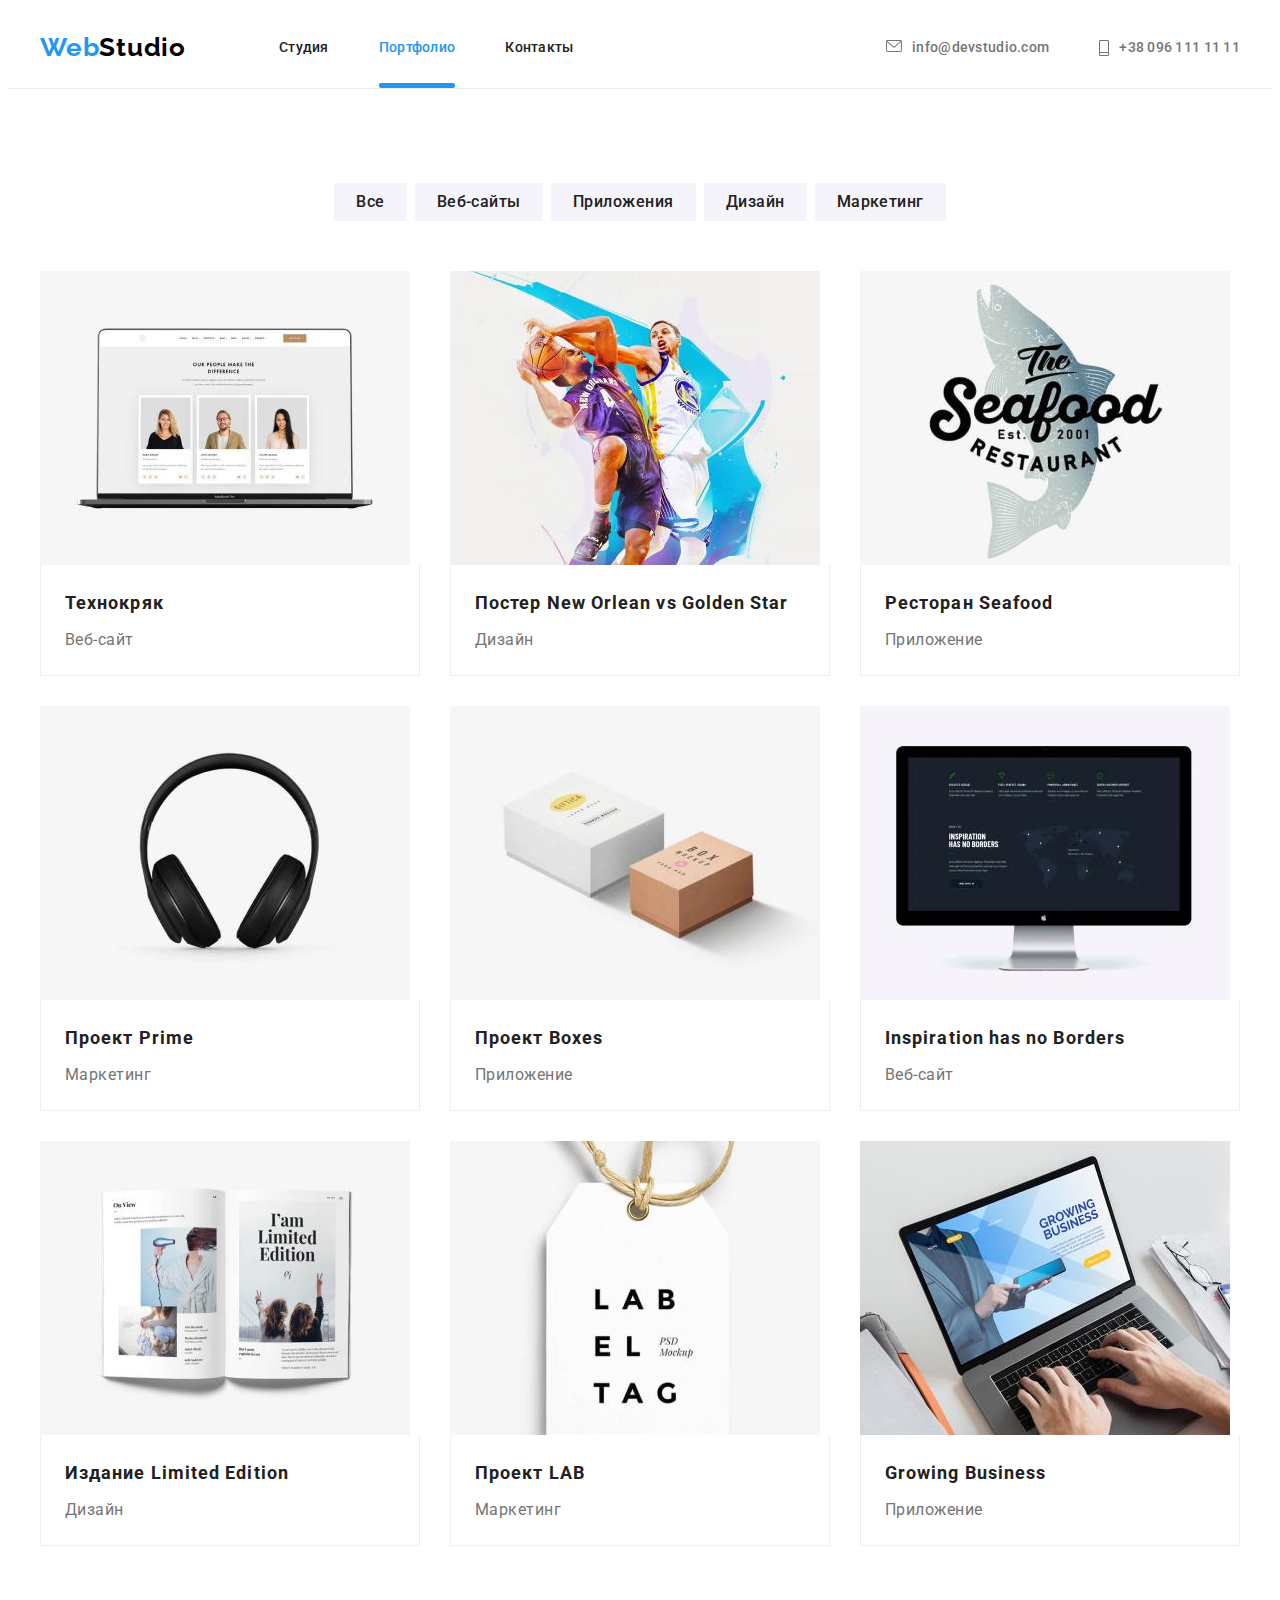
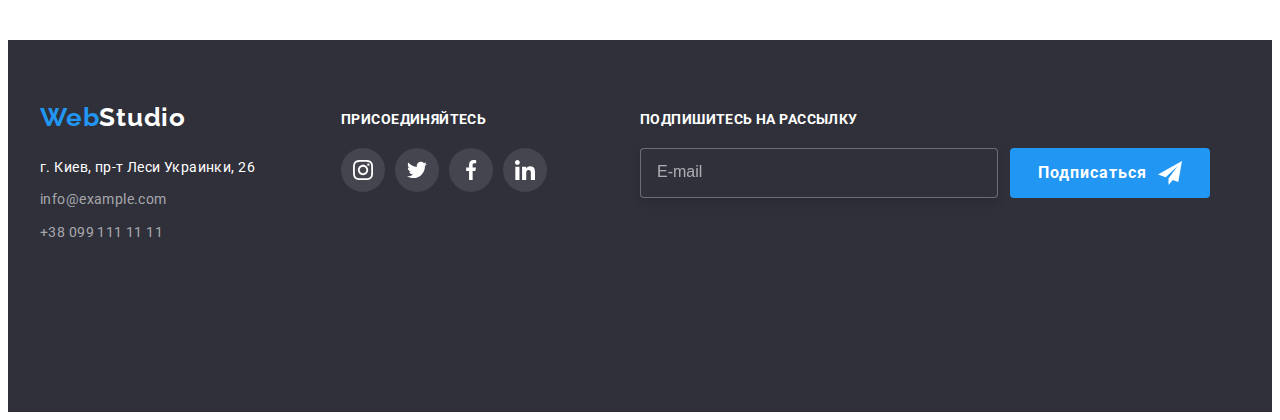
==== commit b316c009: "Update portfolio.html" ====
--- a/portfolio.html
+++ b/portfolio.html
@@ -23,32 +23,32 @@
                 </a>
     
             <nav>
-                <ul class="menu-nav">
-                    <li class="menu-nav__item">
-                        <a href="./index.html" class="menu-nav__link">Студия</a>
+                <ul class="nav">
+                    <li class="nav__item">
+                        <a href="./index.html" class="nav__link">Студия</a>
                     </li>
-                    <li class="menu-nav__item">
-                        <a href="./portfolio.html" class="menu-nav__link menu-nav__link--current">Портфолио</a>
+                    <li class="nav__item">
+                        <a href="./portfolio.html" class="nav__link nav__link--current">Портфолио</a>
                     </li>
-                    <li class="menu-nav__item">
-                        <a href="" class="menu-nav__link">Контакты</a>
+                    <li class="nav__item">
+                        <a href="" class="nav__link">Контакты</a>
                     </li>
                 </ul>
     
             </nav>
         
-            <ul class="auth-header">
-                <li class="auth-header__item">
-                    <a href="" class="auth-header__link">
-                        <svg class="auth-header__icon" width="16" height="12">
+            <ul class="auth">
+                <li class="auth__item">
+                    <a href="" class="auth__link">
+                        <svg class="auth__icon" width="16" height="12">
                             <use href="./images/icon.svg#icon-envelope">
                             </use>
                         </svg> info@devstudio.com
                     </a>
                 </li>
-                <li class="auth-header__item">
-                    <a href="" class="auth-header__link">
-                        <svg class="auth-header__icon" width="10" height="16">
+                <li class="auth__item">
+                    <a href="" class="auth__link">
+                        <svg class="auth__icon" width="10" height="16">
                             <use href="./images/icon.svg#icon-Vector">
                             </use>
                         </svg>+38 096 111 11 11
@@ -61,138 +61,138 @@
     <!--Портфоліо-->
     <section class="section">
         <div class="container">
-        <ul class="filter-conteiner">
-            <li class="filter-list"><button class="list filter-btn" type="button">Все</button></li>
-            <li class="filter-list"><button class="list filter-btn" type="button">Веб-сайты</button></li>
-            <li class="filter-list"><button class="list filter-btn" type="button">Приложения</button></li>
-            <li class="filter-list"><button class="list filter-btn" type="button">Дизайн</button></li>
-            <li class="filter-list"><button class="list filter-btn" type="button">Маркетинг</button></li>
+        <ul class="filter">
+            <li class="filter__item"><button class="filter__btn" type="button">Все</button></li>
+            <li class="filter__item"><button class="filter__btn" type="button">Веб-сайты</button></li>
+            <li class="filter__item"><button class="filter__btn" type="button">Приложения</button></li>
+            <li class="filter__item"><button class="filter__btn" type="button">Дизайн</button></li>
+            <li class="filter__item"><button class="filter__btn" type="button">Маркетинг</button></li>
         </ul>
         <h1 hidden>Проэкты</h1>
         <ul class="project">
-            <li class="item">
-                <a href="" class="link project-link">
-                    <div class="item-wrap">
-                        <img class="item-img" src="./images/img5.jpg" alt="Монитор" width="370" height="294">
-                        <p class="project-content">Технокряк это современная площадка распространения коронавируса. Компании используют эту
+            <li class="project__item">
+                <a href="" class="project__link">
+                    <div class="project__wrap">
+                        <img src="./images/img5.jpg" alt="Монитор" width="370" height="294">
+                        <p class="project__content">Технокряк это современная площадка распространения коронавируса. Компании используют эту
                         платформу для цифрового шпионажа и атак на защищённые сервера конкурентов.
                         </p>
                     </div>
-                    <div class="project-card">
-                        <h2 class="project-title">Технокряк</h2>
-                        <h3 class="site-title">Веб-сайт</h3>
-                    </div>
-                </a>
-            </li>
-            <li class="item">
-                <a href="" class="link project-link">
-                    <div class="item-wrap">
-                        <img class="item-img" src="./images/img6.jpg" alt="Спортсмены" width="370" height="294">
-                        <p class="project-content">Технокряк это современная площадка распространения коронавируса. Компании используют эту
-                            платформу для цифрового шпионажа и атак на защищённые сервера конкурентов.
-                        </p>
-                    </div>
-                    <div class="project-card">
-                        <h2 class="project-title">Постер New Orlean vs Golden Star</h2>
-                        <h3 class="site-title">Дизайн</h3>
-                    </div>
-                </a>
-            </li>
-            <li class="item">
-                <a href="" class="link project-link">
-                    <div class="item-wrap">
-                        <img class="item-img" src="./images/img7.jpg" alt="Рыба" width="370" height="294">
-                        <p class="project-content">Технокряк это современная площадка распространения коронавируса. Компании используют эту
-                            платформу для цифрового шпионажа и атак на защищённые сервера конкурентов.
-                        </p>
-                    </div>
-                    <div class="project-card">
-                        <h2 class="project-title">Ресторан Seafood</h2>
-                        <h3 class="site-title">Приложение</h3>
-                    </div>
-                </a>
-            </li>
-            <li class="item">
-                <a href="" class="link project-link">
-                    <div class="item-wrap">
-                        <img class="item-img" src="./images/img8.jpg" alt="Наушники" width="370" height="294">
-                        <p class="project-content">Технокряк это современная площадка распространения коронавируса. Компании используют эту
-                            платформу для цифрового шпионажа и атак на защищённые сервера конкурентов.
-                        </p>
-                    </div>
-                    <div class="project-card">
-                        <h2 class="project-title">Проект Prime</h2>
-                        <h3 class="site-title">Маркетинг</h3>
-                    </div>
-                </a>
-            </li>
-            <li class="item">
-                <a href="" class="link project-link">
-                    <div class="item-wrap">
-                        <img class="item-img" src="./images/img9.jpg" alt="Две коробки" width="370" height="294">
-                        <p class="project-content">Технокряк это современная площадка распространения коронавируса. Компании используют эту платформу для цифрового шпионажа и атак на защищённые сервера конкурентов.
-                        </p>
-                    </div>
-                    <div class="project-card">
-                        <h2 class="project-title">Проект Boxes</h2>
-                        <h3 class="site-title">Приложение</h3>
-                    </div>
-                </a>
-            </li>
-            <li class="item">
-                <a href="" class="link project-link">
-                    <div class="item-wrap">
-                        <img class="item-img" src="./images/img10.jpg" alt="Монитор" width="370" height="294">
-                        <p class="project-content">Технокряк это современная площадка распространения коронавируса. Компании используют эту
-                            платформу для цифрового шпионажа и атак на защищённые сервера конкурентов.
-                        </p>
-                    </div>
-                    <div class="project-card">
-                        <h2 class="project-title">Inspiration has no Borders</h2>
-                        <h3 class="site-title">Веб-сайт</h3>
-                    </div>
-                </a>
-            </li>
-            <li class="item">
-                <a href="" class="link project-link">
-                    <div class="item-wrap">
-                        <img class="item-img" src="./images/img11.jpg" alt="Журнал" width="370" height="294">
-                        <p class="project-content">Технокряк это современная площадка распространения коронавируса. Компании используют эту
-                            платформу для цифрового шпионажа и атак на защищённые сервера конкурентов.
-                        </p>
-                    </div>
-                    <div class="project-card">
-                        <h2 class="project-title">Издание Limited Edition</h2>
-                        <h3 class="site-title">Дизайн</h3>
-                    </div>
-                </a>
-            </li>
-            <li class="item">
-                <a href="" class="link project-link">
-                    <div class="item-wrap">
+                    <div class="project__card">
+                        <h2 class="project__title">Технокряк</h2>
+                        <h3 class="project__site">Веб-сайт</h3>
+                    </div>
+                </a>
+            </li>
+            <li class="project__item">
+                <a href="" class="project__link">
+                    <div class="project__wrap">
+                        <img src="./images/img6.jpg" alt="Спортсмены" width="370" height="294">
+                        <p class="project__content">Технокряк это современная площадка распространения коронавируса. Компании используют эту
+                            платформу для цифрового шпионажа и атак на защищённые сервера конкурентов.
+                        </p>
+                    </div>
+                    <div class="project__card">
+                        <h2 class="project__title">Постер New Orlean vs Golden Star</h2>
+                        <h3 class="project__site">Дизайн</h3>
+                    </div>
+                </a>
+            </li>
+            <li class="project__item">
+                <a href="" class="project__link">
+                    <div class="project__wrap">
+                        <img src="./images/img7.jpg" alt="Рыба" width="370" height="294">
+                        <p class="project__content">Технокряк это современная площадка распространения коронавируса. Компании используют эту
+                            платформу для цифрового шпионажа и атак на защищённые сервера конкурентов.
+                        </p>
+                    </div>
+                    <div class="project__card">
+                        <h2 class="project__title">Ресторан Seafood</h2>
+                        <h3 class="project__site">Приложение</h3>
+                    </div>
+                </a>
+            </li>
+            <li class="project__item">
+                <a href="" class="project__link">
+                    <div class="project__wrap">
+                        <img src="./images/img8.jpg" alt="Наушники" width="370" height="294">
+                        <p class="project__content">Технокряк это современная площадка распространения коронавируса. Компании используют эту
+                            платформу для цифрового шпионажа и атак на защищённые сервера конкурентов.
+                        </p>
+                    </div>
+                    <div class="project__card">
+                        <h2 class="project__title">Проект Prime</h2>
+                        <h3 class="project__site">Маркетинг</h3>
+                    </div>
+                </a>
+            </li>
+            <li class="project__item">
+                <a href="" class="project__link">
+                    <div class="project__wrap">
+                        <img src="./images/img9.jpg" alt="Две коробки" width="370" height="294">
+                        <p class="project__content">Технокряк это современная площадка распространения коронавируса. Компании используют эту платформу для цифрового шпионажа и атак на защищённые сервера конкурентов.
+                        </p>
+                    </div>
+                    <div class="project__card">
+                        <h2 class="project__title">Проект Boxes</h2>
+                        <h3 class="project__site">Приложение</h3>
+                    </div>
+                </a>
+            </li>
+            <li class="project__item">
+                <a href="" class="project__link">
+                    <div class="project__wrap">
+                        <img src="./images/img10.jpg" alt="Монитор" width="370" height="294">
+                        <p class="project__content">Технокряк это современная площадка распространения коронавируса. Компании используют эту
+                            платформу для цифрового шпионажа и атак на защищённые сервера конкурентов.
+                        </p>
+                    </div>
+                    <div class="project__card">
+                        <h2 class="project__title">Inspiration has no Borders</h2>
+                        <h3 class="project__site">Веб-сайт</h3>
+                    </div>
+                </a>
+            </li>
+            <li class="project__item">
+                <a href="" class="project__link">
+                    <div class="project__wrap">
+                        <img src="./images/img11.jpg" alt="Журнал" width="370" height="294">
+                        <p class="project__content">Технокряк это современная площадка распространения коронавируса. Компании используют эту
+                            платформу для цифрового шпионажа и атак на защищённые сервера конкурентов.
+                        </p>
+                    </div>
+                    <div class="project__card">
+                        <h2 class="project__title">Издание Limited Edition</h2>
+                        <h3 class="project__site">Дизайн</h3>
+                    </div>
+                </a>
+            </li>
+            <li class="project__item">
+                <a href="" class="project__link">
+                    <div class="project__wrap">
                         <img src="./images/img12.jpg" alt="Бирка" width="370" height="294">
-                        <p class="project-content">Технокряк это современная площадка распространения коронавируса. Компании используют эту
+                        <p class="project__content">Технокряк это современная площадка распространения коронавируса. Компании используют эту
                             платформу для цифрового шпионажа и атак на защищённые сервера конкурентов.
                         </p>
                     </div>
                     
-                    <div class="project-card">
-                        <h2 class="project-title">Проект LAB</h2>
-                        <h3 class="site-title">Маркетинг</h3>
-                    </div>
-                </a>
-            </li>
-            <li class="item">
-                <a href="" class="link project-link">
-                    <div class="item-wrap">
-                        <img class="item-img" src="./images/img13.jpg" alt="Ноутбук" width="370" height="294">
-                        <p class="project-content">Технокряк это современная площадка распространения коронавируса. Компании используют эту
-                            платформу для цифрового шпионажа и атак на защищённые сервера конкурентов.
-                        </p>
-                    </div>
-                    <div class="project-card">
-                        <h2 class="project-title">Growing Business</h2>
-                        <h3 class="site-title">Приложение</h3>
+                    <div class="project__card">
+                        <h2 class="project__title">Проект LAB</h2>
+                        <h3 class="project__site">Маркетинг</h3>
+                    </div>
+                </a>
+            </li>
+            <li class="project__item">
+                <a href="" class="project__link">
+                    <div class="project__wrap">
+                        <img src="./images/img13.jpg" alt="Ноутбук" width="370" height="294">
+                        <p class="project__content">Технокряк это современная площадка распространения коронавируса. Компании используют эту
+                            платформу для цифрового шпионажа и атак на защищённые сервера конкурентов.
+                        </p>
+                    </div>
+                    <div class="project__card">
+                        <h2 class="project__title">Growing Business</h2>
+                        <h3 class="project__site">Приложение</h3>
                     </div>
                 </a>
             </li>
@@ -204,66 +204,66 @@
 </main>
 <!--Підвал-->
 <footer>
-    <div class="container footer-container">
-        <div class="address-logo">
-            <a href="" class="container__logo">Web<span class="footer-container__logo">Studio</span>
+    <div class="footer container">
+        <div>
+            <a href="" class="container__logo">Web<span class="footer__logo">Studio</span>
             </a>
             <address>
-                <div class="footer-address">
+                <div class="footer__address">
                     <ul>
-                        <li class="list foot-list">
-                            <a href="" class="foot-link">г. Киев, пр-т Леси Украинки, 26</a>
+                        <li>
+                            <a href="" class="footer__location">г. Киев, пр-т Леси Украинки, 26</a>
                         </li>
-                        <li class="list foot-list">
-                            <a href="mailto:info@example.com" class="foot-mail">info@example.com</a>
+                        <li>
+                            <a href="mailto:info@example.com" class="footer__mail">info@example.com</a>
                         </li>
-                        <li class="list foot-list">
-                            <a href="tel:+380991111111" class="foot-tel">+38 099 111 11 11</a>
+                        <li>
+                            <a href="tel:+380991111111" class="footer__tel">+38 099 111 11 11</a>
                         </li>
                     </ul>
                 </div>
             </address>
         </div>
 
-        <div class="social-slogan">
-            <p class="slogan">присоединяйтесь</p>
-            <ul class="team-social-list list">
-                <li class="team-social-item">
-                    <a href="" class="slogan-social-link">
-                        <svg class="slogan-social-icon" width="20" height="20">
+        <div class="footer__slogan">
+            <p class="footer__text">присоединяйтесь</p>
+            <ul class="social">
+                <li class="social__item">
+                    <a href="" class="social__link slogan__link">
+                        <svg class="footer__icon" width="20" height="20">
                             <use href='./images/icon.svg#icon-instagram'></use>
                         </svg>
                     </a>
                 </li>
-                <li class="team-social-item">
-                    <a href="" class="slogan-social-link">
-                        <svg class="slogan-social-icon" width="20" height="20">
+                <li class="social__item">
+                    <a href="" class="social__link slogan__link">
+                        <svg class="footer__icon" width="20" height="20">
                             <use href='./images/icon.svg#icon-twitter'></use>
                         </svg>
                     </a>
                 </li>
-                <li class="team-social-item">
-                    <a href="" class="slogan-social-link">
-                        <svg class="slogan-social-icon" width="20" height="20">
+                <li class="social__item">
+                    <a href="" class="social__link slogan__link">
+                        <svg class="footer__icon" width="20" height="20">
                             <use href='./images/icon.svg#icon-facebook'></use>
                         </svg>
                     </a>
                 </li>
-                <li class="team-social-item">
-                    <a href="" class="slogan-social-link">
-                        <svg class="slogan-social-icon" width="20" height="20">
+                <li class="social__item">
+                    <a href="" class="social__link slogan__link">
+                        <svg class="footer__icon" width="20" height="20">
                             <use href='./images/icon.svg#icon-linkedin'></use>
                         </svg>
                     </a>
                 </li>
             </ul>
         </div>
-        <div class="email-fild">
-            <p class="email-slogan">Подпишитесь на рассылку</p>
-            <div class="email-input-slogan">
-                <input type="email" name="email" class="email-input" placeholder="E-mail">
-                <button type="submit" class="email-input-btn">Подписаться
-                    <svg class="btn-send" width="24" height="24">
+        <div class="footer__fild">
+            <p class="footer__text">Подпишитесь на рассылку</p>
+            <div class="footer__wrap">
+                <input type="email" name="email" class="footer__input" placeholder="E-mail">
+                <button type="submit" class="footer__btn">Подписаться
+                    <svg class="" width="24" height="24">
                         <use href="./images/icon.svg#icon-send"></use>
                     </svg>
                 </button>
--- a/css/styles.css
+++ b/css/styles.css
@@ -51,7 +51,7 @@
 .header__logo {
 	color: var(--second-logo-color);
 }
-.menu-nav__link {
+.nav__link {
 	outline: none;
 
 	position: relative;
@@ -73,7 +73,7 @@
 	
 }
 
-.menu-nav__link::after {
+.nav__link::after {
 	position: absolute;
 	left: 0px;
 	bottom: 0px;
@@ -88,25 +88,25 @@
 	opacity: 0;
 	transition: opacity 250ms var(--timing-function); 
 }
-.menu-nav__link:hover,
-.menu-nav__link:focus {
+.nav__link:hover,
+.nav__link:focus {
 	color: var(--accent-color);
 }
 
-.menu-nav__link--current::after {
+.nav__link--current::after {
 	opacity: 1;
 	}
 
-.menu-nav__link--current {
+.nav__link--current {
 	color: var(--accent-color);
 }
-.menu-nav {
-	display: flex;
-}
-.menu-nav__item:not(:last-child) {
+.nav {
+	display: flex;
+}
+.nav__item:not(:last-child) {
 	margin-right: 50px;
 }
-.menu-nav__item {
+.nav__item {
 	display: block;
 }
 .header {
@@ -114,16 +114,16 @@
 	display: flex;
 }
 
-.auth-header {
+.auth {
 	display: flex;
 	margin-left: auto;
 }
 
-.auth-header__item + .auth-header__item {
+.auth__item + .auth__item {
 	margin-left: 50px;
 }
 
-.auth-header__link {
+.auth__link {
 	display: flex;
 
 	transition-property: color;
@@ -138,11 +138,11 @@
 	color: var(--text-color);
 	outline: none;
 }
-.auth-header__link:hover,
-.auth-header__link:focus {
+.auth__link:hover,
+.auth__link:focus {
 	color: var(--accent-color);
 }
-.auth-header__icon {
+.auth__icon {
 	transition-property: fill;
 	transition-duration: 250ms;
 	transition-timing-function: var(--timing-function);
@@ -151,8 +151,8 @@
 	align-content: center;
 	margin-right: 10px;
 }
-.auth-header__link:hover .auth-header__icon,
-.auth-header__link:focus .auth-header__icon {
+.auth__link:hover .auth__icon,
+.auth__link:focus .auth__icon {
 	fill: var(--accent-color);
 }
 
@@ -452,7 +452,7 @@
 }
 
 
-.foot-link {
+.footer__location {
 	display: block;
 	margin-bottom: 9px;
 
@@ -469,7 +469,7 @@
 	color: var(--main-color);
 	outline: none;
 }
-.foot-mail {
+.footer__mail {
 	display: block;
 	margin-bottom: 9px;
 
@@ -486,7 +486,7 @@
 	color: var(--link-color);
 	outline: none;
 }
-.foot-tel {
+.footer__tel {
 	display: block;
 
 	transition-property: color;
@@ -502,12 +502,12 @@
 	color: var(--link-color);
 	outline: none;
 }
-.foot-link:hover,
-.foot-link:focus,
-.foot-mail:hover,
-.foot-tel:hover,
-.foot-mail:focus,
-.foot-tel:focus {
+.footer__location:hover,
+.footer__mail:hover,
+.footer__tel:hover,
+.footer__location:focus,
+.footer__mail:focus,
+.footer__tel:focus {
 	color: var(--accent-color);
 }
 
@@ -541,19 +541,19 @@
 .footer__icon {
 	fill: var(--main-color);
 }
-.email-fild {
+.footer__fild {
 	width: 570px;
 	height: 86px;
     margin-top: 12px;
 	margin-left: 93px;
 }
 
-.email-input-slogan {
+.footer__wrap {
     display: flex;
     justify-content: space-between;
 
 }
-.email-input {
+.footer__input {
 	width: 358px;
 	height: 50px;
 	padding: 15px 16px;
@@ -564,7 +564,7 @@
     border-radius: 4px;
 	color: var(--main-color);
 }
-.email-input::placeholder {
+.footer__input::placeholder {
 	width: 47px;
 	height: 20px;
 	font-weight: normal;
@@ -573,7 +573,7 @@
 
     color: rgba(255, 255, 255, 0.6);
 }
-.email-input-btn {
+.footer__btn {
 	display: flex;
 	align-items: center;
 	justify-content: space-between;
@@ -581,7 +581,6 @@
 	height: 50px;
 	padding: 10px 28px;
 	background: var(--accent-color);
-    box-shadow: 0px 4px 4px rgba(0, 0, 0, 0.15);
     border-radius: 4px;
 	border-style: none;
 	
@@ -592,10 +591,19 @@
     letter-spacing: 0.06em;
 
     color: var(--main-color);
-}
+
+	transition-property: background-color; border-radius;
+	transition-duration: 250ms;
+	transition-timing-function: var(--timing-function);
+}
+.footer__btn:hover,
+.footer__btn:focus {
+	background-color: var(--btn-hover-color);
+	border-radius: 0;
+	}
 /*------------Портфоліо------------*/
 
-.filter-conteiner {
+.filter {
 	display: flex;
 	justify-content: center;
 	margin-left: auto;
@@ -603,10 +611,10 @@
 	margin-bottom: 50px;
 }
 
-.filter-list:not(:last-child) {
+.filter__item:not(:last-child) {
 	margin-right: 8px;
 }
-.filter-btn {
+.filter__btn {
 	border-style: none;
 	padding: 6px 22px;
 
@@ -626,16 +634,13 @@
 	outline: none;
 }
 
-.filter-btn:hover,
-.filter-btn:focus {
+.filter__btn:hover,
+.filter__btn:focus {
 	background: var(--accent-color);
 	color: var(--main-color);
 	box-shadow: 0px 3px 1px rgba(0, 0, 0, 0.1), 0px 1px 2px rgba(0, 0, 0, 0.08), 0px 2px 2px rgba(0, 0, 0, 0.12);
 	border-radius: 4px;
 }
-.link {
-	text-decoration: none;
-}
 
 .project {
 	display: flex;
@@ -643,18 +648,18 @@
 	margin-right: -30px;
 }
 
-.project > .item {
+.project__item {
 	margin-right: 30px;
 	flex-basis: calc(100% / 3 - 30px);
 	}
 
-.project .item:not(:nth-last-child(-n + 3)) {
+.project__item:not(:nth-last-child(-n + 3)) {
 	margin-bottom: 30px;
 }
-.item:nth-child(3n) {
+.project__item:nth-child(3n) {
 	margin-right: 0;
 }
-.project-link {
+.project__link {
 	display: block;
 	outline: none;
 
@@ -662,11 +667,11 @@
 	transition-duration: 250ms;
 	transition-timing-function: var(--timing-function);
 }
-.project-link:hover,
-.project-link:focus {
+.project__link:hover,
+.project__link:focus {
 	box-shadow: 0px 1px 1px rgba(0, 0, 0, 0.12), 0px 4px 4px rgba(0, 0, 0, 0.06), 1px 4px 6px rgba(0, 0, 0, 0.16);
 }
-.project-title {
+.project__title {
 	margin-bottom: 4px;
 	font-weight: bold;
 	font-size: 18px;
@@ -674,7 +679,7 @@
 	letter-spacing: 0.06em;
 	color: var(--second-color);
 }
-.site-title {
+.project__site {
 	font-style: normal;
 	font-weight: normal;
 	font-size: 16px;
@@ -683,7 +688,7 @@
 	text-decoration: inherit;
 	color: var(--text-color);
 }
-.project-card {
+.project__card {
 	background: var(--main-color);
 	border: 1px solid var(--stroke-color);
 	box-sizing: border-box;
@@ -692,16 +697,16 @@
 	padding-bottom: 20px;
 	padding-left: 24px;
 }
-.item-wrap {
+.project__wrap {
 	position: relative;
 	overflow: hidden;
 	
 }
 
-.item:hover .project-content {
+.project__item:hover .project__content {
 	transform: translateY(0);
 }
-.project-content {
+.project__content {
 	position: absolute;
 	top: 0;
 	left: 0;
@@ -758,7 +763,7 @@
 	transition: transform 250ms var(--timing-function), scale 250ms var(--timing-function), opasity 250ms var(--timing-function);
 	opacity: 0;
 }
-.data-modal-close {
+.modal__close {
 	display: flex;
 	align-items: center;
 	justify-content: center;
@@ -777,11 +782,11 @@
 	transition-duration: 250ms;
 	transition-timing-function: var(--timing-function);
 }
-.data-modal-close:hover .close-icon,
-.data-modal-close:focus .close-icon{
+.modal__close:hover .modal__end,
+.modal__close:focus .modal__end{
 	fill: var(--accent-color);
 }
-.modal-title {
+.modal__title {
 margin-bottom: 12px;
 font-weight: 700;
 font-size: 20px;
@@ -791,16 +796,16 @@
 
 color: var(--second-color) ;
 }
-.modal-field {
+.modal__field {
 margin-bottom: 10px;
 position: relative;
 }
-.modal-field-last {
+.modal__field--last {
 	display: flex;
 	align-items: center;
 	margin-bottom: 30px;
 }
-.modal-form-input {
+.modal__input {
 	width: 100%;
 	height: 40px;
 	border: 1px solid rgba(33, 33, 33, 0.2);
@@ -816,16 +821,16 @@
 	transition-timing-function: var(--timing-function);
 }
 
-.modal-form-input:hover,
-.modal-form-input:focus {
+.modal__input:hover,
+.modal__input:focus {
 	border-color: var(--accent-color);
 }
 
-.modal-form-input:hover + .input-icon,
-.modal-form-input:focus + .input-icon {
+.modal__input:hover + .modal__icon,
+.modal__input:focus + .modal__icon {
 	fill: var(--accent-color);
 }
-.online-text {
+.modal__comment {
 	width: 100%;
 	height: 120px;
 	border: 1px solid rgba(33, 33, 33, 0.2);
@@ -836,11 +841,11 @@
 	outline: none;
 	resize: none;
 }
-.online-text:hover,
-.online-text:focus {
+.modal__comment:hover,
+.modal__comment:focus {
 	border-color: var(--accent-color);
 }
-.online-text::placeholder {
+.modal__comment::placeholder {
 	font-weight: normal;
     font-size: 12px;
     line-height: 1.17;
@@ -848,7 +853,7 @@
 
     color: rgba(117, 117, 117, 0.5);
 }
-.form-input-text {
+.modal__text {
 	margin-bottom: 4px;
     font-weight: normal;
     font-size: 12px;
@@ -857,7 +862,7 @@
 
     color: var(--text-color);
 }
-.input-icon {
+.modal__icon {
 	position: absolute;
 	top: 50%;
 	left: 12px;
@@ -868,7 +873,7 @@
 	transition-timing-function: var(--timing-function);
 	
 }
-.check-text {
+.modal__consent {
     display: flex;
 	justify-content: center;
 	vertical-align: middle;
@@ -879,8 +884,8 @@
 
     color: var(--text-color);
 }
-.check-text:hover .check-item,
-.check-text:focus .check-item {
+.modal__consent:hover .modal__tick,
+.modal__consent:focus .modal__tick {
     border: 2px solid var(--accent-color);
 }
 .visually-hidden{
@@ -893,11 +898,8 @@
 	clip: rect(0 0 0 0 );
 	overflow: hidden;
 }
-.check-icon {
-	width: 11px;
-	height: 8px;	
-}
-.check-item {
+
+.modal__tick {
 	width: 16px;
 	height: 15px;
 	margin-right: 7px;
@@ -915,18 +917,18 @@
 	transition-timing-function: var(--timing-function);
 }
 	
-.checkbox-consent:checked + .check-text .check-item {
+.modal__checkbox:checked + .modal__consent .modal__tick {
 	background-color: var(--accent-color);
 	border: none;
 	fill: var(--main-color);
 }
 
-.policy {
+.modal__policy {
 	text-decoration: underline;
 	color: var(--accent-color);
 	margin-left: 5px;
 }
-.modal-send-btn {
+.modal__send {
 	margin-left: auto;
 	margin-right: auto;
 	width: 200px;
@@ -952,8 +954,7 @@
 	transition-timing-function: var(--timing-function);
 	
 }
-.modal-send-btn:hover,
-.modal-send-btn:focus {
+.modal__send:hover,
+.modal__send:focus {
 	background-color: var(--btn-hover-color);
-	
-}+	}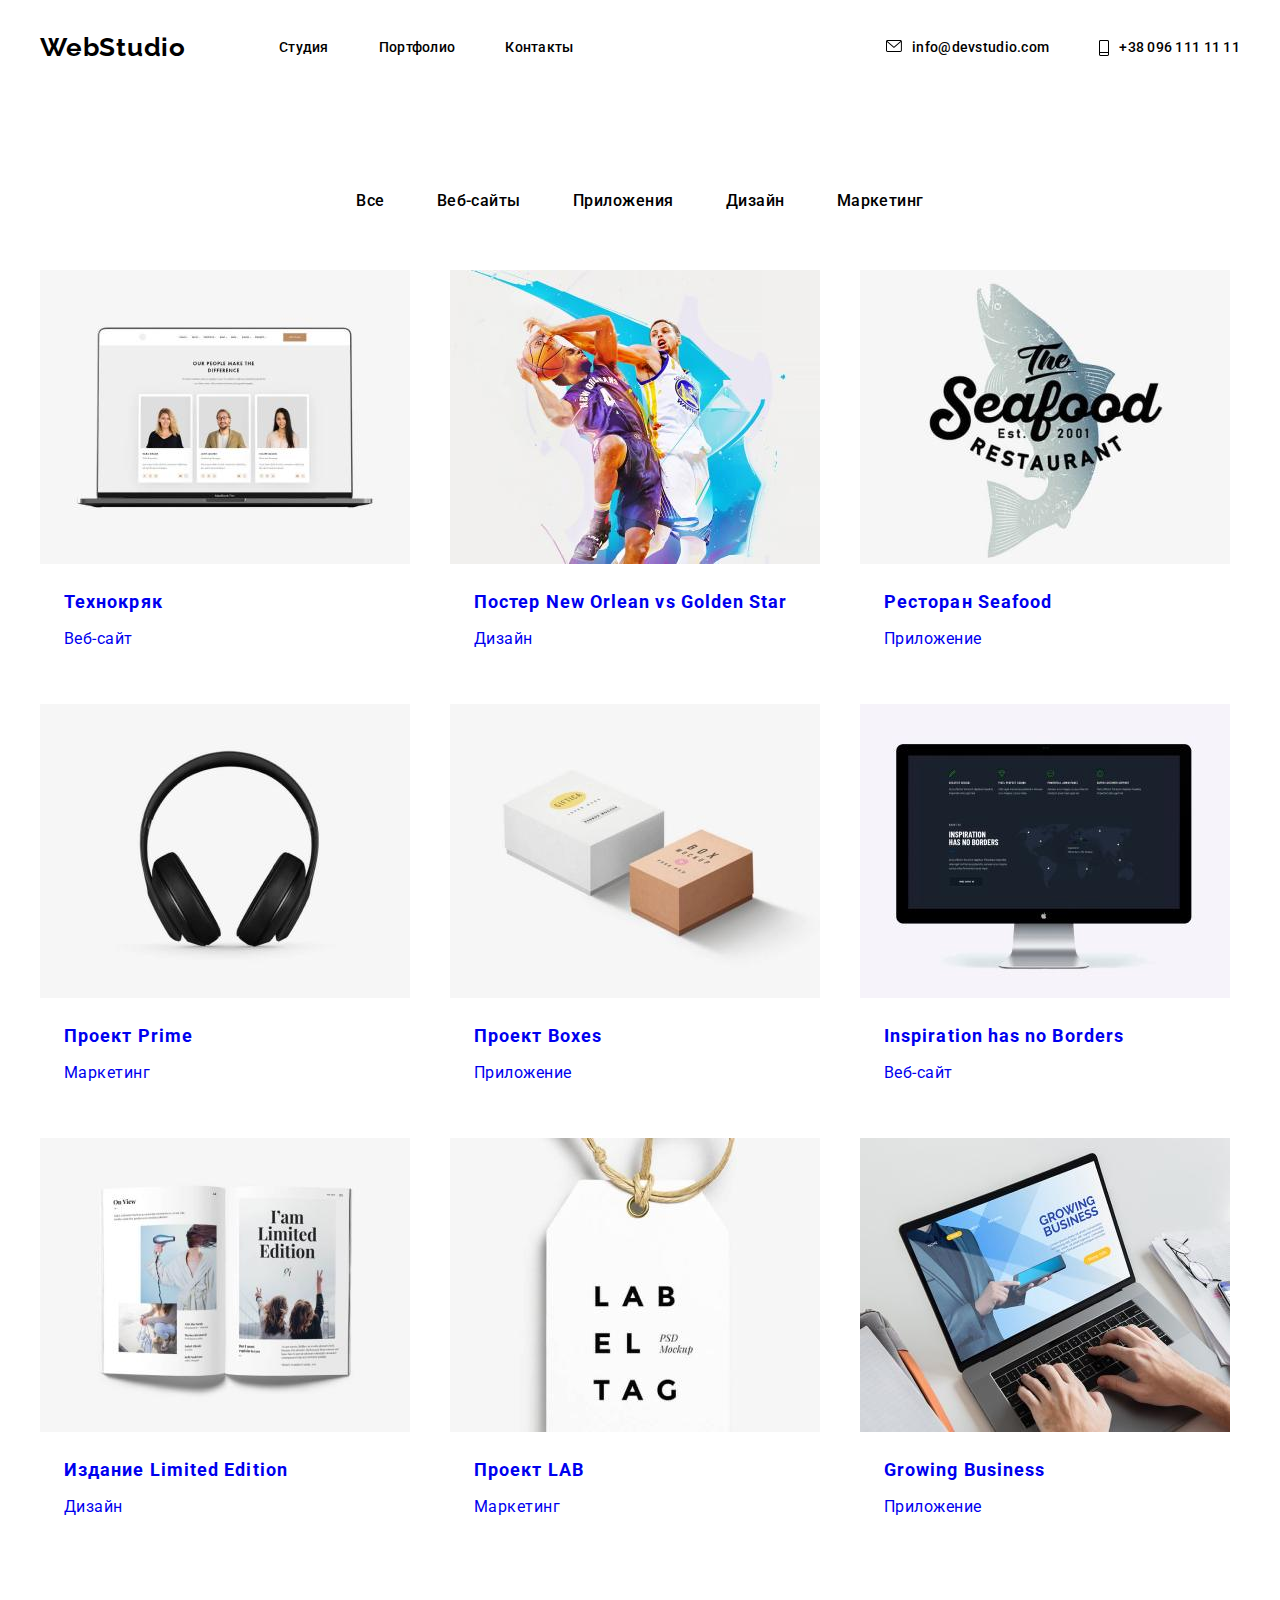
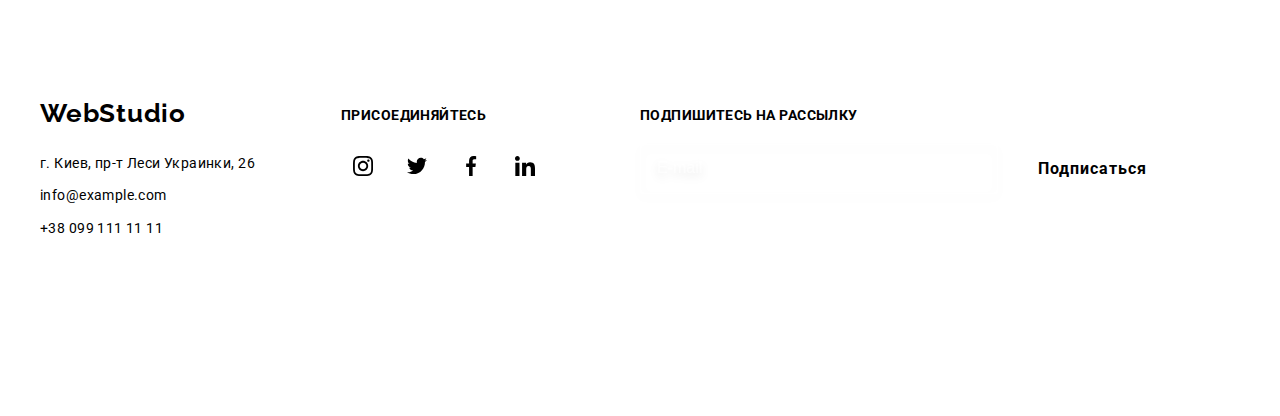
==== commit 15f61d5a: "Update portfolio.html" ====
--- a/portfolio.html
+++ b/portfolio.html
@@ -14,6 +14,7 @@
         crossorigin="anonymous" referrerpolicy="no-referrer" />
     <link rel="stylesheet" href="./css/reset.css">    
     <link rel="stylesheet" href="./css/styles.css" />
+    <link rel="stylesheet" href="./css/main.css">
     </head>
         <body>
         <!--Верхня лінія-->
--- a/css/styles.css
+++ b/css/styles.css
@@ -1,4 +1,4 @@
-:root {
+/* :root {
 	--accent-color: #2196f3;
 	--second-logo-color: #000000;
 	--main-color: #ffffff;
@@ -13,7 +13,7 @@
 	--line-color: #ececec;
 	--icon-color: #afb1b8;
 	--timing-function: cubic-bezier(0.4, 0, 0.2, 1);
-}
+} */
 
 body {
 	font-family: Roboto, sans-serif;
@@ -70,7 +70,6 @@
 	letter-spacing: 0.02em;
 	color: var(--second-color);
 	text-decoration: inherit;
-	
 }
 
 .nav__link::after {
@@ -83,10 +82,10 @@
 	width: 100%;
 	height: 5px;
 	border-radius: 2px;
-	
+
 	background: var(--accent-color);
 	opacity: 0;
-	transition: opacity 250ms var(--timing-function); 
+	transition: opacity 250ms var(--timing-function);
 }
 .nav__link:hover,
 .nav__link:focus {
@@ -95,7 +94,7 @@
 
 .nav__link--current::after {
 	opacity: 1;
-	}
+}
 
 .nav__link--current {
 	color: var(--accent-color);
@@ -155,7 +154,6 @@
 .auth__link:focus .auth__icon {
 	fill: var(--accent-color);
 }
-
 
 /*------- Шапка--------- */
 
@@ -215,8 +213,7 @@
 	border-style: none;
 	outline: none;
 
-	transition-property: background-color;
-	border-radius;
+	transition-property: background-color, border-radius;
 	transition-duration: 250ms;
 	transition-timing-function: var(--timing-function);
 
@@ -308,13 +305,13 @@
 	padding-bottom: 27px;
 	background-color: rgba(47, 48, 58, 0.8);
 	font-weight: 700;
-    font-size: 14px;
-    line-height: 1,14;
-    text-align: center;
-    letter-spacing: 0.03em;
-    text-transform: uppercase;
-
-    color: var(--main-color);
+	font-size: 14px;
+	line-height: 1, 14;
+	text-align: center;
+	letter-spacing: 0.03em;
+	text-transform: uppercase;
+
+	color: var(--main-color);
 }
 /*--------Наша команда--------*/
 
@@ -451,7 +448,6 @@
 	color: var(--main-color);
 }
 
-
 .footer__location {
 	display: block;
 	margin-bottom: 9px;
@@ -533,7 +529,6 @@
 	color: var(--main-color);
 }
 
-
 .slogan__link {
 	background: rgba(255, 255, 255, 0.1);
 }
@@ -544,14 +539,13 @@
 .footer__fild {
 	width: 570px;
 	height: 86px;
-    margin-top: 12px;
+	margin-top: 12px;
 	margin-left: 93px;
 }
 
 .footer__wrap {
-    display: flex;
-    justify-content: space-between;
-
+	display: flex;
+	justify-content: space-between;
 }
 .footer__input {
 	width: 358px;
@@ -559,19 +553,19 @@
 	padding: 15px 16px;
 	background-color: var(--foot-bg-color);
 	border: 1px solid rgba(255, 255, 255, 0.3);
-    box-sizing: border-box;
-    filter: drop-shadow(0px 4px 4px rgba(0, 0, 0, 0.15));
-    border-radius: 4px;
+	box-sizing: border-box;
+	filter: drop-shadow(0px 4px 4px rgba(0, 0, 0, 0.15));
+	border-radius: 4px;
 	color: var(--main-color);
 }
 .footer__input::placeholder {
 	width: 47px;
 	height: 20px;
 	font-weight: normal;
-    font-size: 16px;
-    line-height: 1.25;
-
-    color: rgba(255, 255, 255, 0.6);
+	font-size: 16px;
+	line-height: 1.25;
+
+	color: rgba(255, 255, 255, 0.6);
 }
 .footer__btn {
 	display: flex;
@@ -581,18 +575,18 @@
 	height: 50px;
 	padding: 10px 28px;
 	background: var(--accent-color);
-    border-radius: 4px;
+	border-radius: 4px;
 	border-style: none;
-	
-    font-weight: 700;
-    font-size: 16px;
-    line-height: 1.87;
-
-    letter-spacing: 0.06em;
-
-    color: var(--main-color);
-
-	transition-property: background-color; border-radius;
+
+	font-weight: 700;
+	font-size: 16px;
+	line-height: 1.87;
+
+	letter-spacing: 0.06em;
+
+	color: var(--main-color);
+
+	transition-property: background-color, border-radius;
 	transition-duration: 250ms;
 	transition-timing-function: var(--timing-function);
 }
@@ -600,7 +594,7 @@
 .footer__btn:focus {
 	background-color: var(--btn-hover-color);
 	border-radius: 0;
-	}
+}
 /*------------Портфоліо------------*/
 
 .filter {
@@ -618,7 +612,7 @@
 	border-style: none;
 	padding: 6px 22px;
 
-	transition-property: background; color; box-shadow; border-radius;
+	transition-property: background, color, box-shadow, border-radius;
 	transition-duration: 250ms;
 	transition-timing-function: var(--timing-function);
 
@@ -651,7 +645,7 @@
 .project__item {
 	margin-right: 30px;
 	flex-basis: calc(100% / 3 - 30px);
-	}
+}
 
 .project__item:not(:nth-last-child(-n + 3)) {
 	margin-bottom: 30px;
@@ -700,7 +694,6 @@
 .project__wrap {
 	position: relative;
 	overflow: hidden;
-	
 }
 
 .project__item:hover .project__content {
@@ -717,14 +710,13 @@
 	padding-left: 24px;
 	background-color: rgba(33, 150, 243, 0.9);
 	font-weight: normal;
-    font-size: 18px;
-    line-height: 1,56;
-    letter-spacing: 0.03em;
-
-    color: var(--main-color);
+	font-size: 18px;
+	line-height: 1, 56;
+	letter-spacing: 0.03em;
+
+	color: var(--main-color);
 	transform: translateY(100%);
 	transition: transform 250ms var(--timing-function);
-
 }
 
 /*------Бекдроп-------*/
@@ -735,7 +727,6 @@
 	height: 100vh;
 	background-color: rgba(0, 0, 0, 0.1);
 	transition: opacity 1000ms, visibility 1000ms;
-
 }
 .backdrop.is-hidden {
 	visibility: hidden;
@@ -754,13 +745,14 @@
 	border-radius: 4px;
 	box-shadow: 0px 1px 3px rgba(0, 0, 0, 0.12), 0px 1px 1px rgba(0, 0, 0, 0.14), 0px 2px 1px rgba(0, 0, 0, 0.2);
 	opacity: 1;
-	transition: transform 250ms var(--timing-function), scale 250ms var(--timing-function), opasity 250ms var(--timing-function);
-	
+	transition: transform 250ms var(--timing-function), scale 250ms var(--timing-function),
+		opasity 250ms var(--timing-function);
 }
 
 .backdrop.is-hidden .modal {
 	transform: translate(-50%, 100%) scale(0.1);
-	transition: transform 250ms var(--timing-function), scale 250ms var(--timing-function), opasity 250ms var(--timing-function);
+	transition: transform 250ms var(--timing-function), scale 250ms var(--timing-function),
+		opasity 250ms var(--timing-function);
 	opacity: 0;
 }
 .modal__close {
@@ -783,22 +775,22 @@
 	transition-timing-function: var(--timing-function);
 }
 .modal__close:hover .modal__end,
-.modal__close:focus .modal__end{
+.modal__close:focus .modal__end {
 	fill: var(--accent-color);
 }
 .modal__title {
-margin-bottom: 12px;
-font-weight: 700;
-font-size: 20px;
-line-height: 1.15;
-text-align: center;
-letter-spacing: 0.03em;
-
-color: var(--second-color) ;
+	margin-bottom: 12px;
+	font-weight: 700;
+	font-size: 20px;
+	line-height: 1.15;
+	text-align: center;
+	letter-spacing: 0.03em;
+
+	color: var(--second-color);
 }
 .modal__field {
-margin-bottom: 10px;
-position: relative;
+	margin-bottom: 10px;
+	position: relative;
 }
 .modal__field--last {
 	display: flex;
@@ -810,7 +802,7 @@
 	height: 40px;
 	border: 1px solid rgba(33, 33, 33, 0.2);
 	box-sizing: border-box;
-    border-radius: 4px;
+	border-radius: 4px;
 	padding: 11px;
 	padding-left: 32px;
 	color: var(--second-color);
@@ -835,8 +827,8 @@
 	height: 120px;
 	border: 1px solid rgba(33, 33, 33, 0.2);
 	box-sizing: border-box;
-    border-radius: 4px;
-    padding: 12px 16px;
+	border-radius: 4px;
+	padding: 12px 16px;
 	color: var(--second-color);
 	outline: none;
 	resize: none;
@@ -847,20 +839,20 @@
 }
 .modal__comment::placeholder {
 	font-weight: normal;
-    font-size: 12px;
-    line-height: 1.17;
-    letter-spacing: 0.01em;
-
-    color: rgba(117, 117, 117, 0.5);
+	font-size: 12px;
+	line-height: 1.17;
+	letter-spacing: 0.01em;
+
+	color: rgba(117, 117, 117, 0.5);
 }
 .modal__text {
 	margin-bottom: 4px;
-    font-weight: normal;
-    font-size: 12px;
-    line-height: 1.17;
-    letter-spacing: 0.01em;
-
-    color: var(--text-color);
+	font-weight: normal;
+	font-size: 12px;
+	line-height: 1.17;
+	letter-spacing: 0.01em;
+
+	color: var(--text-color);
 }
 .modal__icon {
 	position: absolute;
@@ -871,31 +863,30 @@
 	transition-property: fill;
 	transition-duration: 250ms;
 	transition-timing-function: var(--timing-function);
-	
 }
 .modal__consent {
-    display: flex;
+	display: flex;
 	justify-content: center;
 	vertical-align: middle;
 	font-weight: normal;
-    font-size: 14px;
-    line-height: 1.71;
-    letter-spacing: 0.03em;
-
-    color: var(--text-color);
+	font-size: 14px;
+	line-height: 1.71;
+	letter-spacing: 0.03em;
+
+	color: var(--text-color);
 }
 .modal__consent:hover .modal__tick,
 .modal__consent:focus .modal__tick {
-    border: 2px solid var(--accent-color);
-}
-.visually-hidden{
+	border: 2px solid var(--accent-color);
+}
+.visually-hidden {
 	position: absolute;
 	width: 1px;
 	height: 1px;
 	margin: -1px;
 	border: 0;
 	padding: 0;
-	clip: rect(0 0 0 0 );
+	clip: rect(0 0 0 0);
 	overflow: hidden;
 }
 
@@ -911,12 +902,12 @@
 	display: flex;
 	align-items: center;
 	justify-content: center;
-	
+
 	transition-property: border;
 	transition-duration: 250ms;
 	transition-timing-function: var(--timing-function);
 }
-	
+
 .modal__checkbox:checked + .modal__consent .modal__tick {
 	background-color: var(--accent-color);
 	border: none;
@@ -935,26 +926,25 @@
 	height: 50px;
 	background-color: var(--accent-color);
 	box-shadow: 0px 4px 4px rgba(0, 0, 0, 0.15);
-    border-radius: 4px;
+	border-radius: 4px;
 	border-style: none;
-	
-    font-weight: 700;
-    font-size: 16px;
-    line-height: 1.87;
-    letter-spacing: 0.06em;
-
-    color: var(--main-color);
-
-	display: flex;
-    align-items: center;
-    justify-content: center;
+
+	font-weight: 700;
+	font-size: 16px;
+	line-height: 1.87;
+	letter-spacing: 0.06em;
+
+	color: var(--main-color);
+
+	display: flex;
+	align-items: center;
+	justify-content: center;
 
 	transition-property: background-color;
 	transition-duration: 250ms;
 	transition-timing-function: var(--timing-function);
-	
 }
 .modal__send:hover,
 .modal__send:focus {
 	background-color: var(--btn-hover-color);
-	}+}
--- a/css/main.css
+++ b/css/main.css
@@ -0,0 +1 @@
+/* No CSS *//*# sourceMappingURL=main.css.map */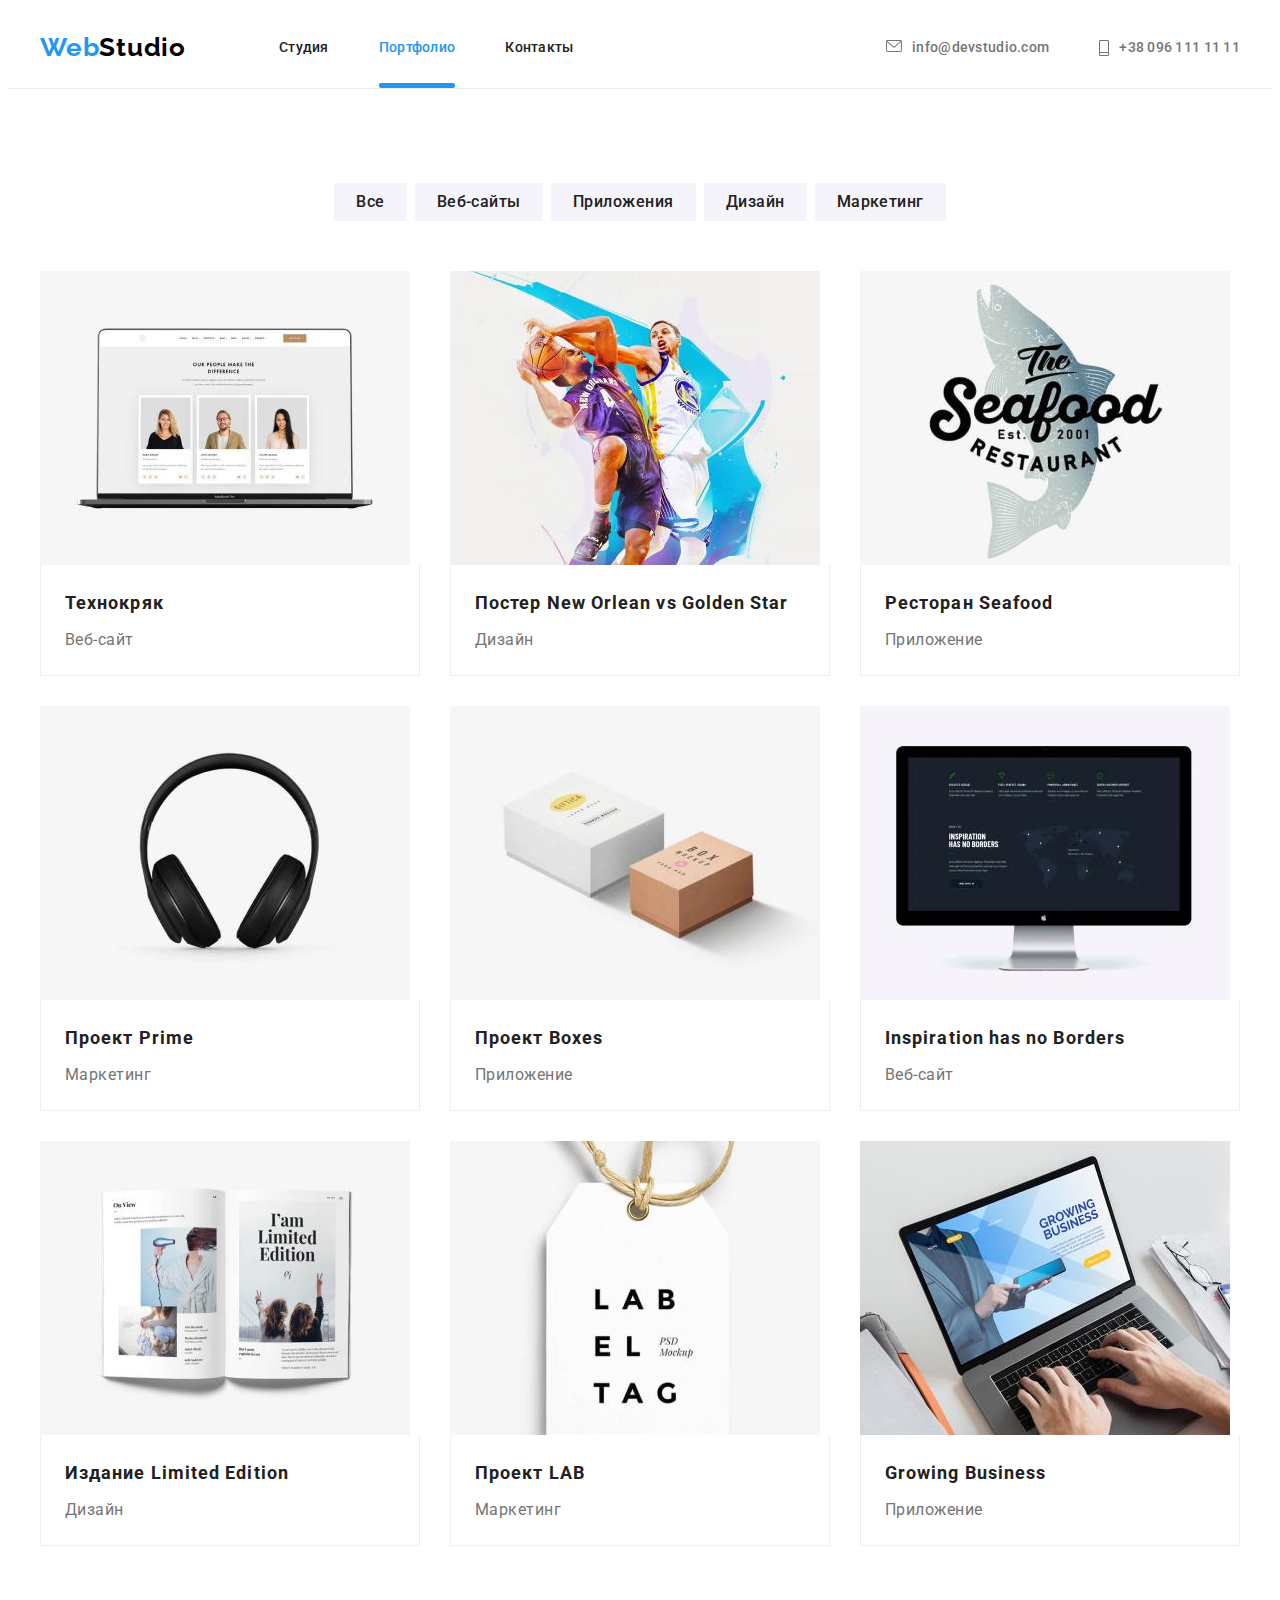
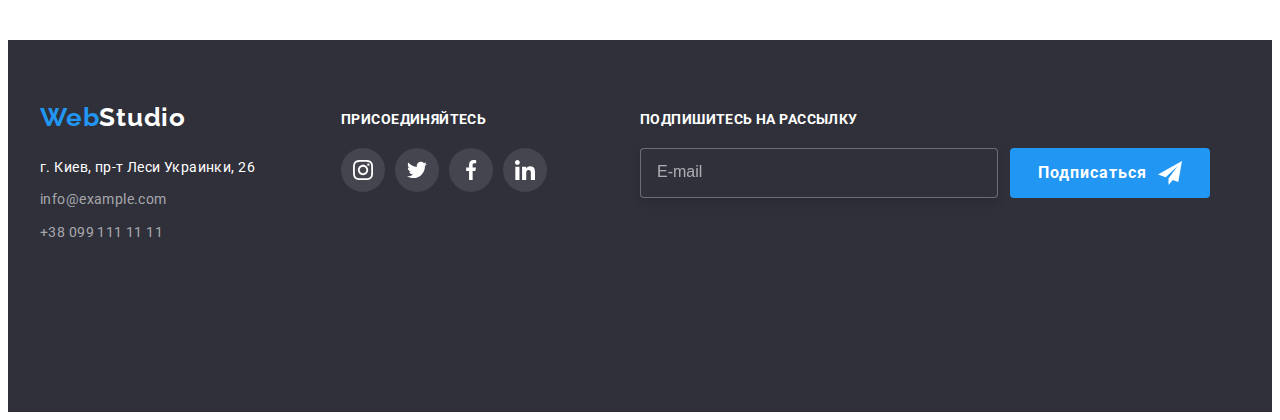
==== commit b6d4bcf4: "Update portfolio.html" ====
--- a/portfolio.html
+++ b/portfolio.html
@@ -12,15 +12,13 @@
     <link rel="stylesheet" href="https://cdnjs.cloudflare.com/ajax/libs/modern-normalize/1.1.0/modern-normalize.min.css"
         integrity="sha512-wpPYUAdjBVSE4KJnH1VR1HeZfpl1ub8YT/NKx4PuQ5NmX2tKuGu6U/JRp5y+Y8XG2tV+wKQpNHVUX03MfMFn9Q=="
         crossorigin="anonymous" referrerpolicy="no-referrer" />
-    <link rel="stylesheet" href="./css/reset.css">    
-    <link rel="stylesheet" href="./css/styles.css" />
     <link rel="stylesheet" href="./css/main.css">
     </head>
         <body>
         <!--Верхня лінія-->
         <header>
             <div class="header container">
-                <a href="" class="container__logo">Web<span class="header__logo">Studio</span>
+                <a href="" class="logo">Web<span class="header__logo">Studio</span>
                 </a>
     
             <nav>
@@ -207,7 +205,7 @@
 <footer>
     <div class="footer container">
         <div>
-            <a href="" class="container__logo">Web<span class="footer__logo">Studio</span>
+            <a href="" class="logo">Web<span class="footer__logo">Studio</span>
             </a>
             <address>
                 <div class="footer__address">
--- a/css/main.css
+++ b/css/main.css
@@ -1 +1,976 @@
-/* No CSS *//*# sourceMappingURL=main.css.map */+p,
+h1,
+h2,
+h3,
+h4,
+h5,
+h6 {
+  margin: 0;
+}
+
+ul {
+  margin: 0;
+  padding: 0;
+  list-style: none;
+}
+
+a {
+  text-decoration: none;
+}
+
+button {
+  cursor: pointer;
+  font-family: inherit;
+}
+
+body {
+  font-family: Roboto, sans-serif;
+  background-color: var(--main-color);
+  color: var(--text-color);
+}
+
+ul {
+  list-style: none;
+  padding: 0;
+}
+
+ul,
+li,
+nav,
+span {
+  display: inline-block;
+}
+
+img {
+  display: block;
+  max-width: 100%;
+  height: auto;
+}
+
+header {
+  min-height: 80px;
+  border-bottom: 1px solid #ececec;
+}
+
+.logo {
+  font-family: Raleway;
+  font-style: normal;
+  font-weight: 700;
+  font-size: 26px;
+  line-height: 1.38;
+  letter-spacing: 0.03em;
+  text-decoration: inherit;
+  margin-right: 93px;
+  color: #2196f3;
+}
+
+.header__logo {
+  color: #000000;
+}
+
+.nav__link {
+  outline: none;
+  position: relative;
+  display: block;
+  padding-top: 32px;
+  padding-bottom: 32px;
+  transition-property: color;
+  transition-duration: 250ms;
+  transition-timing-function: cubic-bezier(0.4, 0, 0.2, 1);
+  font-weight: 500;
+  font-size: 14px;
+  line-height: 1.14;
+  letter-spacing: 0.02em;
+  color: #212121;
+  text-decoration: inherit;
+}
+
+.nav__link::after {
+  position: absolute;
+  left: 0px;
+  bottom: 0px;
+  content: "";
+  display: block;
+  width: 100%;
+  height: 5px;
+  border-radius: 2px;
+  background: #2196f3;
+  opacity: 0;
+  transition: opacity 250ms cubic-bezier(0.4, 0, 0.2, 1);
+}
+
+.nav__link:hover,
+.nav__link:focus {
+  color: #2196f3;
+}
+
+.nav__link--current::after {
+  opacity: 1;
+}
+
+.nav__link--current {
+  color: #2196f3;
+}
+
+.nav {
+  display: flex;
+}
+
+.nav__item:not(:last-child) {
+  margin-right: 50px;
+}
+
+.nav__item {
+  display: block;
+}
+
+.header {
+  align-items: center;
+  display: flex;
+}
+
+.auth {
+  display: flex;
+  margin-left: auto;
+}
+
+.auth__item + .auth__item {
+  margin-left: 50px;
+}
+
+.auth__link {
+  display: flex;
+  transition-property: color;
+  transition-duration: 250ms;
+  transition-timing-function: cubic-bezier(0.4, 0, 0.2, 1);
+  font-weight: 500;
+  font-size: 14px;
+  line-height: 1.14;
+  letter-spacing: 0.02em;
+  text-decoration: inherit;
+  color: #757575;
+  outline: none;
+}
+
+.auth__link:hover,
+.auth__link:focus {
+  color: #2196f3;
+}
+
+.auth__icon {
+  transition-property: fill;
+  transition-duration: 250ms;
+  transition-timing-function: cubic-bezier(0.4, 0, 0.2, 1);
+  fill: #757575;
+  align-content: center;
+  margin-right: 10px;
+}
+
+.auth__link:hover .auth__icon,
+.auth__link:focus .auth__icon {
+  fill: #2196f3;
+}
+
+.hero {
+  min-height: 600px;
+  max-width: 1600px;
+  margin-left: auto;
+  margin-right: auto;
+  padding-top: 200px;
+  padding-bottom: 200px;
+  background-color: #212121;
+  background-image: linear-gradient(to right, rgba(47, 48, 58, 0.4), rgba(47, 48, 58, 0.4)), url(../images/Img14.jpg);
+  background-repeat: no-repeat;
+  background-size: cover;
+  background-position: center;
+}
+
+.hero__title {
+  width: 696px;
+  height: 120px;
+  font-weight: 900;
+  font-size: 44px;
+  line-height: 1.36;
+  text-align: center;
+  letter-spacing: 0.06em;
+  text-transform: uppercase;
+  margin-left: auto;
+  margin-right: auto;
+  margin-bottom: 30px;
+  color: #ffffff;
+}
+
+.hero__btn {
+  display: block;
+  align-items: center;
+  text-align: center;
+  margin-left: auto;
+  margin-right: auto;
+  width: 200px;
+  height: 50px;
+  border-radius: 4px;
+  border-style: none;
+  outline: none;
+  transition-property: background-color, border-radius;
+  transition-duration: 250ms;
+  transition-timing-function: cubic-bezier(0.4, 0, 0.2, 1);
+  font-family: inherit;
+  font-style: normal;
+  font-weight: 700;
+  font-size: 16px;
+  line-height: 1.87;
+  letter-spacing: 0.06em;
+  color: #ffffff;
+  background-color: #2196f3;
+}
+
+.hero__btn:hover,
+.hero__btn:focus {
+  background-color: #188ce8;
+  border-radius: 0;
+}
+
+.container {
+  width: 1200px;
+  padding-left: 15px;
+  padding-right: 15px;
+  margin: 0 auto;
+}
+
+.section {
+  padding-top: 94px;
+  padding-bottom: 94px;
+}
+
+.features {
+  padding-bottom: 0;
+}
+
+.features__list {
+  display: flex;
+}
+
+.features__item:not(:last-child) {
+  margin-right: 30px;
+}
+
+.features__wrap {
+  display: flex;
+  width: 270px;
+  height: 120px;
+  background-color: #f5f4fa;
+  border-radius: 4px;
+  margin-bottom: 30px;
+  align-items: center;
+  justify-content: center;
+}
+
+.features__title {
+  margin-bottom: 10px;
+  font-weight: 700;
+  font-size: 14px;
+  line-height: 1.14;
+  letter-spacing: 0.03em;
+  text-transform: uppercase;
+  color: #212121;
+}
+
+.features__text {
+  width: 270px;
+  min-height: 75px;
+  font-size: 14px;
+  line-height: 1.71;
+  letter-spacing: 0.03em;
+  color: #757575;
+}
+
+.about__list {
+  display: flex;
+}
+
+.about__title,
+.team__title,
+.client__title {
+  margin-bottom: 50px;
+  font-weight: 700;
+  font-size: 36px;
+  line-height: 1.17;
+  text-align: center;
+  letter-spacing: 0.03em;
+  color: #212121;
+}
+
+.about__item {
+  position: relative;
+}
+
+.about__item:not(:last-child) {
+  margin-right: 30px;
+}
+
+.about__label {
+  position: absolute;
+  left: 0;
+  bottom: 0;
+  width: 100%;
+  height: 70px;
+  padding-top: 27px;
+  padding-bottom: 27px;
+  background-color: rgba(47, 48, 58, 0.8);
+  font-weight: 700;
+  font-size: 14px;
+  line-height: 1, 14;
+  text-align: center;
+  letter-spacing: 0.03em;
+  text-transform: uppercase;
+  color: #ffffff;
+}
+
+.team {
+  background-color: #f5f4fa;
+  min-height: 648px;
+}
+
+.team__list {
+  display: flex;
+}
+
+.team__item:not(:last-child) {
+  margin-right: 30px;
+}
+
+.team__item {
+  box-shadow: 0px 1px 3px rgba(0, 0, 0, 0.12), 0px 1px 1px rgba(0, 0, 0, 0.14), 0px 2px 1px rgba(0, 0, 0, 0.2);
+  border-radius: 0px 0px 4px 4px;
+}
+
+.team__card {
+  padding-top: 30px;
+  padding-bottom: 30px;
+  background-color: #ffffff;
+}
+
+.team__name {
+  margin-bottom: 10px;
+  font-weight: 500;
+  font-size: 16px;
+  line-height: 1.19;
+  text-align: center;
+  letter-spacing: 0.03em;
+  color: #212121;
+}
+
+.team__position {
+  margin-bottom: 16px;
+  font-size: 16px;
+  line-height: 1.19;
+  text-align: center;
+  letter-spacing: 0.03em;
+  color: #757575;
+}
+
+.social {
+  display: flex;
+  justify-content: center;
+}
+
+.social__item {
+  width: 44px;
+  height: 44px;
+}
+
+.social__item:nth-child(n + 2) {
+  margin-left: 10px;
+}
+
+.social__link {
+  width: 100%;
+  height: 100%;
+  display: block;
+  transition-property: background-color;
+  transition-duration: 250ms;
+  transition-timing-function: cubic-bezier(0.4, 0, 0.2, 1);
+  background-color: #ffffff;
+  border-radius: 50%;
+  display: flex;
+  align-items: center;
+  justify-content: center;
+  outline: none;
+}
+
+.social__link:hover,
+.social__link:focus {
+  background-color: #2196f3;
+}
+
+.social__icon {
+  transition-property: fill;
+  transition-duration: 250ms;
+  transition-timing-function: cubic-bezier(0.4, 0, 0.2, 1);
+  fill: #afb1b8;
+}
+
+.social__link:hover .social__icon,
+.social__link:focus .social__icon {
+  fill: main-color;
+}
+
+.client__list {
+  display: flex;
+  justify-content: space-between;
+}
+
+.client__link {
+  display: flex;
+  justify-content: center;
+  width: 170px;
+  height: 92px;
+  border: 1px solid #afb1b8;
+  box-sizing: border-box;
+  border-radius: 4px;
+  align-items: center;
+  outline: none;
+  transition-property: border;
+  transition-duration: 250ms;
+  transition-timing-function: cubic-bezier(0.4, 0, 0.2, 1);
+}
+
+.client__link:hover,
+.client__link:focus {
+  border: 1px solid #2196f3;
+}
+
+.client__link:hover .client__icon,
+.client__link:focus .client__icon {
+  fill: #2196f3;
+}
+
+.client__icon {
+  display: flex;
+  transition-property: fill;
+  transition-duration: 250ms;
+  transition-timing-function: cubic-bezier(0.4, 0, 0.2, 1);
+  fill: #afb1b8;
+}
+
+footer {
+  background-color: #2f303a;
+  min-height: 252px;
+  padding-top: 60px;
+  padding-bottom: 60px;
+}
+
+.footer {
+  display: flex;
+}
+
+.footer__logo {
+  color: #ffffff;
+}
+
+.footer__location {
+  display: block;
+  margin-bottom: 9px;
+  transition-property: color;
+  transition-duration: 250ms;
+  transition-timing-function: cubic-bezier(0.4, 0, 0.2, 1);
+  font-style: normal;
+  font-weight: normal;
+  font-size: 14px;
+  line-height: 1.71;
+  letter-spacing: 0.03em;
+  text-decoration: inherit;
+  color: #ffffff;
+  outline: none;
+}
+
+.footer__mail {
+  display: block;
+  margin-bottom: 9px;
+  transition-property: color;
+  transition-duration: 250ms;
+  transition-timing-function: cubic-bezier(0.4, 0, 0.2, 1);
+  font-style: normal;
+  font-weight: normal;
+  font-size: 14px;
+  line-height: 1.71;
+  letter-spacing: 0.03em;
+  text-decoration: inherit;
+  color: #ffffff96;
+  outline: none;
+}
+
+.footer__tel {
+  display: block;
+  transition-property: color;
+  transition-duration: 250ms;
+  transition-timing-function: cubic-bezier(0.4, 0, 0.2, 1);
+  font-style: normal;
+  font-weight: normal;
+  font-size: 14px;
+  line-height: 1.71;
+  letter-spacing: 0.03em;
+  text-decoration: inherit;
+  color: #ffffff96;
+  outline: none;
+}
+
+.footer__location:hover,
+.footer__mail:hover,
+.footer__tel:hover,
+.footer__location:focus,
+.footer__mail:focus,
+.footer__tel:focus {
+  color: #2196f3;
+}
+
+.footer__address {
+  display: flex;
+  flex-wrap: wrap;
+  width: 231px;
+  margin-top: 20px;
+  margin-right: 70px;
+}
+
+.footer__slogan {
+  margin-top: 12px;
+}
+
+.footer__text {
+  min-width: 145px;
+  height: 16px;
+  font-weight: 700;
+  font-size: 14px;
+  line-height: 1.14;
+  letter-spacing: 0.03em;
+  text-transform: uppercase;
+  margin-bottom: 20px;
+  color: #ffffff;
+}
+
+.slogan__link {
+  background: rgba(255, 255, 255, 0.1);
+}
+
+.footer__icon {
+  fill: #ffffff;
+}
+
+.footer__fild {
+  width: 570px;
+  height: 86px;
+  margin-top: 12px;
+  margin-left: 93px;
+}
+
+.footer__wrap {
+  display: flex;
+  justify-content: space-between;
+}
+
+.footer__input {
+  width: 358px;
+  height: 50px;
+  padding: 15px 16px;
+  background-color: #2f303a;
+  border: 1px solid rgba(255, 255, 255, 0.3);
+  box-sizing: border-box;
+  filter: drop-shadow(0px 4px 4px rgba(0, 0, 0, 0.15));
+  border-radius: 4px;
+  color: #ffffff;
+}
+
+.footer__input::placeholder {
+  width: 47px;
+  height: 20px;
+  font-weight: normal;
+  font-size: 16px;
+  line-height: 1.25;
+  color: rgba(255, 255, 255, 0.6);
+}
+
+.footer__btn {
+  display: flex;
+  align-items: center;
+  justify-content: space-between;
+  width: 200px;
+  height: 50px;
+  padding: 10px 28px;
+  background: #2196f3;
+  border-radius: 4px;
+  border-style: none;
+  font-weight: 700;
+  font-size: 16px;
+  line-height: 1.87;
+  letter-spacing: 0.06em;
+  color: #ffffff;
+  transition-property: background-color, border-radius;
+  transition-duration: 250ms;
+  transition-timing-function: cubic-bezier(0.4, 0, 0.2, 1);
+}
+
+.footer__btn:hover,
+.footer__btn:focus {
+  background-color: #188ce8;
+  border-radius: 0;
+}
+
+.filter {
+  display: flex;
+  justify-content: center;
+  margin-left: auto;
+  margin-right: auto;
+  margin-bottom: 50px;
+}
+
+.filter__item:not(:last-child) {
+  margin-right: 8px;
+}
+
+.filter__btn {
+  border-style: none;
+  padding: 6px 22px;
+  transition-property: background, color, box-shadow, border-radius;
+  transition-duration: 250ms;
+  transition-timing-function: cubic-bezier(0.4, 0, 0.2, 1);
+  font-family: inherit;
+  font-style: normal;
+  font-weight: 500;
+  font-size: 16px;
+  line-height: 1.62;
+  text-align: center;
+  letter-spacing: 0.03em;
+  background: #f5f4fa;
+  color: #212121;
+  outline: none;
+}
+
+.filter__btn:hover,
+.filter__btn:focus {
+  background: #2196f3;
+  color: #ffffff;
+  box-shadow: 0px 3px 1px rgba(0, 0, 0, 0.1), 0px 1px 2px rgba(0, 0, 0, 0.08), 0px 2px 2px rgba(0, 0, 0, 0.12);
+  border-radius: 4px;
+}
+
+.project {
+  display: flex;
+  flex-wrap: wrap;
+  margin-right: -30px;
+}
+
+.project__item {
+  margin-right: 30px;
+  flex-basis: calc(100% / 3 - 30px);
+}
+
+.project__item:not(:nth-last-child(-n + 3)) {
+  margin-bottom: 30px;
+}
+
+.project__item:nth-child(3n) {
+  margin-right: 0;
+}
+
+.project__link {
+  display: block;
+  outline: none;
+  transition-property: box-shadow;
+  transition-duration: 250ms;
+  transition-timing-function: cubic-bezier(0.4, 0, 0.2, 1);
+}
+
+.project__link:hover,
+.project__link:focus {
+  box-shadow: 0px 1px 1px rgba(0, 0, 0, 0.12), 0px 4px 4px rgba(0, 0, 0, 0.06), 1px 4px 6px rgba(0, 0, 0, 0.16);
+}
+
+.project__title {
+  margin-bottom: 4px;
+  font-weight: bold;
+  font-size: 18px;
+  line-height: 2;
+  letter-spacing: 0.06em;
+  color: #212121;
+}
+
+.project__site {
+  font-style: normal;
+  font-weight: normal;
+  font-size: 16px;
+  line-height: 1.87;
+  letter-spacing: 0.03em;
+  text-decoration: inherit;
+  color: #757575;
+}
+
+.project__card {
+  background: #ffffff;
+  border: 1px solid #eeeeee;
+  box-sizing: border-box;
+  border-top: none;
+  padding-top: 20px;
+  padding-bottom: 20px;
+  padding-left: 24px;
+}
+
+.project__wrap {
+  position: relative;
+  overflow: hidden;
+}
+
+.project__item:hover .project__content {
+  transform: translateY(0);
+}
+
+.project__content {
+  position: absolute;
+  top: 0;
+  left: 0;
+  height: 100%;
+  padding-top: 63px;
+  padding-right: 24px;
+  padding-bottom: 63px;
+  padding-left: 24px;
+  background-color: rgba(33, 150, 243, 0.9);
+  font-weight: normal;
+  font-size: 18px;
+  line-height: 1, 56;
+  letter-spacing: 0.03em;
+  color: #ffffff;
+  transform: translateY(100%);
+  transition: transform 250ms cubic-bezier(0.4, 0, 0.2, 1);
+}
+
+.backdrop {
+  position: fixed;
+  top: 0;
+  width: 100vw;
+  height: 100vh;
+  background-color: rgba(0, 0, 0, 0.1);
+  transition: opacity 1000ms, visibility 1000ms;
+}
+
+.backdrop.is-hidden {
+  visibility: hidden;
+  opacity: 0;
+  pointer-events: none;
+}
+
+.modal {
+  position: absolute;
+  top: 50%;
+  left: 50%;
+  transform: translate(-50%, -50%) scale(1);
+  padding: 40px;
+  width: 528px;
+  min-height: 581px;
+  background-color: var(--main-color);
+  border-radius: 4px;
+  box-shadow: 0px 1px 3px rgba(0, 0, 0, 0.12), 0px 1px 1px rgba(0, 0, 0, 0.14), 0px 2px 1px rgba(0, 0, 0, 0.2);
+  opacity: 1;
+  transition: transform 250ms var(--timing-function), scale 250ms var(--timing-function), opasity 250ms var(--timing-function);
+}
+
+.backdrop.is-hidden .modal {
+  transform: translate(-50%, 100%) scale(0.1);
+  transition: transform 250ms var(--timing-function), scale 250ms var(--timing-function), opasity 250ms var(--timing-function);
+  opacity: 0;
+}
+
+.modal__close {
+  display: flex;
+  align-items: center;
+  justify-content: center;
+  position: absolute;
+  top: 8px;
+  right: 8px;
+  width: 30px;
+  height: 30px;
+  border: 1px solid rgba(0, 0, 0, 0.1);
+  border-radius: 50%;
+  border-style: none;
+  outline: none;
+  background-color: transparent;
+  transition-property: fill;
+  transition-duration: 250ms;
+  transition-timing-function: var(--timing-function);
+}
+
+.modal__close:hover .modal__end,
+.modal__close:focus .modal__end {
+  fill: var(--accent-color);
+}
+
+.modal__title {
+  margin-bottom: 12px;
+  font-weight: 700;
+  font-size: 20px;
+  line-height: 1.15;
+  text-align: center;
+  letter-spacing: 0.03em;
+  color: var(--second-color);
+}
+
+.modal__field {
+  margin-bottom: 10px;
+  position: relative;
+}
+
+.modal__field--last {
+  display: flex;
+  align-items: center;
+  margin-bottom: 30px;
+}
+
+.modal__input {
+  width: 100%;
+  height: 40px;
+  border: 1px solid rgba(33, 33, 33, 0.2);
+  box-sizing: border-box;
+  border-radius: 4px;
+  padding: 11px;
+  padding-left: 32px;
+  color: var(--second-color);
+  outline: none;
+  transition-property: border-color;
+  transition-duration: 250ms;
+  transition-timing-function: var(--timing-function);
+}
+
+.modal__input:hover,
+.modal__input:focus {
+  border-color: var(--accent-color);
+}
+
+.modal__input:hover + .modal__icon,
+.modal__input:focus + .modal__icon {
+  fill: var(--accent-color);
+}
+
+.modal__comment {
+  width: 100%;
+  height: 120px;
+  border: 1px solid rgba(33, 33, 33, 0.2);
+  box-sizing: border-box;
+  border-radius: 4px;
+  padding: 12px 16px;
+  color: var(--second-color);
+  outline: none;
+  resize: none;
+}
+
+.modal__comment:hover,
+.modal__comment:focus {
+  border-color: var(--accent-color);
+}
+
+.modal__comment::placeholder {
+  font-weight: normal;
+  font-size: 12px;
+  line-height: 1.17;
+  letter-spacing: 0.01em;
+  color: rgba(117, 117, 117, 0.5);
+}
+
+.modal__text {
+  margin-bottom: 4px;
+  font-weight: normal;
+  font-size: 12px;
+  line-height: 1.17;
+  letter-spacing: 0.01em;
+  color: var(--text-color);
+}
+
+.modal__icon {
+  position: absolute;
+  top: 50%;
+  left: 12px;
+  display: inline-block;
+  transition-property: fill;
+  transition-duration: 250ms;
+  transition-timing-function: var(--timing-function);
+}
+
+.modal__consent {
+  display: flex;
+  justify-content: center;
+  vertical-align: middle;
+  font-weight: normal;
+  font-size: 14px;
+  line-height: 1.71;
+  letter-spacing: 0.03em;
+  color: var(--text-color);
+}
+
+.modal__consent:hover .modal__tick,
+.modal__consent:focus .modal__tick {
+  border: 2px solid var(--accent-color);
+}
+
+.visually-hidden {
+  position: absolute;
+  width: 1px;
+  height: 1px;
+  margin: -1px;
+  border: 0;
+  padding: 0;
+  clip: rect(0 0 0 0);
+  overflow: hidden;
+}
+
+.modal__tick {
+  width: 16px;
+  height: 15px;
+  margin-right: 7px;
+  border: 2px solid var(--second-color);
+  border-radius: 2px;
+  position: relative;
+  top: 4px;
+  display: flex;
+  align-items: center;
+  justify-content: center;
+  transition-property: border;
+  transition-duration: 250ms;
+  transition-timing-function: var(--timing-function);
+}
+
+.modal__checkbox:checked + .modal__consent .modal__tick {
+  background-color: var(--accent-color);
+  border: none;
+  fill: var(--main-color);
+}
+
+.modal__policy {
+  text-decoration: underline;
+  color: var(--accent-color);
+  margin-left: 5px;
+}
+
+.modal__send {
+  margin-left: auto;
+  margin-right: auto;
+  width: 200px;
+  height: 50px;
+  background-color: var(--accent-color);
+  box-shadow: 0px 4px 4px rgba(0, 0, 0, 0.15);
+  border-radius: 4px;
+  border-style: none;
+  font-weight: 700;
+  font-size: 16px;
+  line-height: 1.87;
+  letter-spacing: 0.06em;
+  color: #ffffff;
+  display: flex;
+  align-items: center;
+  justify-content: center;
+  transition-property: background-color;
+  transition-duration: 250ms;
+  transition-timing-function: cubic-bezier(0.4, 0, 0.2, 1);
+}
+
+.modal__send:hover,
+.modal__send:focus {
+  background-color: #188ce8;
+}
+/*# sourceMappingURL=main.css.map */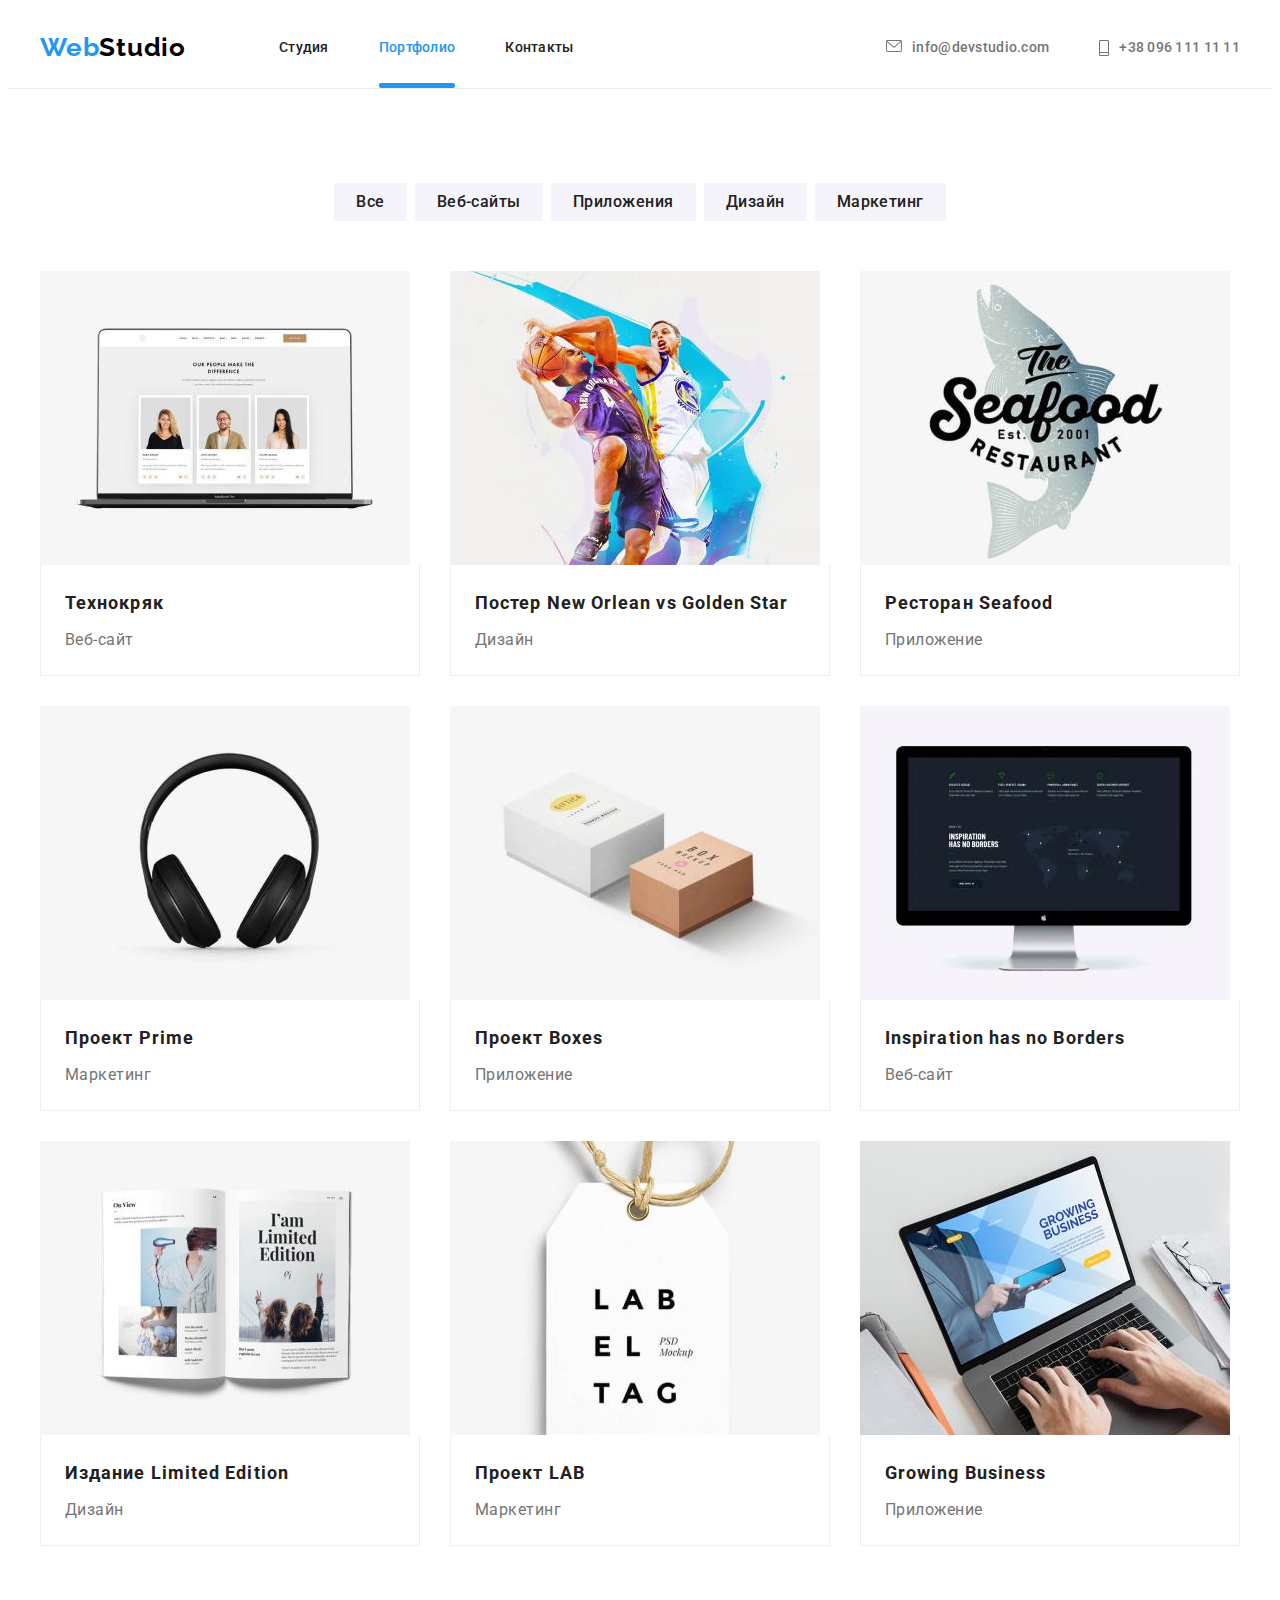
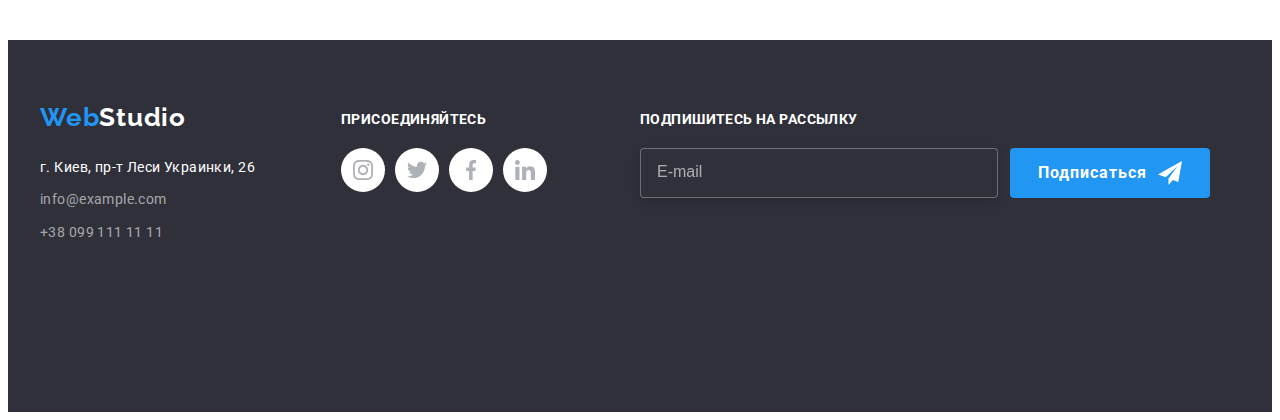
==== commit 8cbb7839: "Update portfolio.html" ====
--- a/portfolio.html
+++ b/portfolio.html
@@ -12,10 +12,10 @@
     <link rel="stylesheet" href="https://cdnjs.cloudflare.com/ajax/libs/modern-normalize/1.1.0/modern-normalize.min.css"
         integrity="sha512-wpPYUAdjBVSE4KJnH1VR1HeZfpl1ub8YT/NKx4PuQ5NmX2tKuGu6U/JRp5y+Y8XG2tV+wKQpNHVUX03MfMFn9Q=="
         crossorigin="anonymous" referrerpolicy="no-referrer" />
-    <link rel="stylesheet" href="./css/main.css">
+    <link rel="stylesheet" href="./css/main.min.css">
     </head>
         <body>
-        <!--Верхня лінія-->
+        <!--Header-->
         <header>
             <div class="header container">
                 <a href="" class="logo">Web<span class="header__logo">Studio</span>
@@ -57,7 +57,7 @@
             </div>
         </header>
 <main>
-    <!--Портфоліо-->
+    <!--Portfolio-->
     <section class="section">
         <div class="container">
         <ul class="filter">
@@ -201,7 +201,7 @@
    </section>
 
 </main>
-<!--Підвал-->
+<!--Footer-->
 <footer>
     <div class="footer container">
         <div>
@@ -228,29 +228,29 @@
             <p class="footer__text">присоединяйтесь</p>
             <ul class="social">
                 <li class="social__item">
-                    <a href="" class="social__link slogan__link">
-                        <svg class="footer__icon" width="20" height="20">
+                    <a href="" class="social__link social__link--footer">
+                        <svg class="social__icon social__icon--footer" width="20" height="20">
                             <use href='./images/icon.svg#icon-instagram'></use>
                         </svg>
                     </a>
                 </li>
                 <li class="social__item">
-                    <a href="" class="social__link slogan__link">
-                        <svg class="footer__icon" width="20" height="20">
+                    <a href="" class="social__link social__link--footer">
+                        <svg class="social__icon social__icon--footer" width="20" height="20">
                             <use href='./images/icon.svg#icon-twitter'></use>
                         </svg>
                     </a>
                 </li>
                 <li class="social__item">
-                    <a href="" class="social__link slogan__link">
-                        <svg class="footer__icon" width="20" height="20">
+                    <a href="" class="social__link social__link--footer">
+                        <svg class="social__icon social__icon--footer" width="20" height="20">
                             <use href='./images/icon.svg#icon-facebook'></use>
                         </svg>
                     </a>
                 </li>
                 <li class="social__item">
-                    <a href="" class="social__link slogan__link">
-                        <svg class="footer__icon" width="20" height="20">
+                    <a href="" class="social__link social__link--footer">
+                        <svg class="social__icon social__icon--footer" width="20" height="20">
                             <use href='./images/icon.svg#icon-linkedin'></use>
                         </svg>
                     </a>
--- a/css/main.min.css
+++ b/css/main.min.css
@@ -0,0 +1,2 @@
+p,h1,h2,h3,h4,h5,h6{margin:0}ul{margin:0;padding:0;list-style:none}a{text-decoration:none}button{cursor:pointer;font-family:inherit}body{font-family:Roboto, sans-serif;background-color:var(--main-color);color:var(--text-color)}ul{list-style:none;padding:0}ul,li,nav,span{display:inline-block}img{display:block;max-width:100%;height:auto}.visually-hidden{position:absolute;width:1px;height:1px;margin:-1px;border:0;padding:0;clip:rect(0 0 0 0);overflow:hidden}header{min-height:80px;border-bottom:1px solid #ececec}.logo{font-family:Raleway;font-style:normal;font-weight:700;font-size:26px;line-height:1.38;letter-spacing:0.03em;text-decoration:inherit;margin-right:93px;color:#2196f3}.header__logo{color:#000}.nav__link{outline:none;position:relative;display:block;padding-top:32px;padding-bottom:32px;transition-property:color;transition-duration:250ms;transition-timing-function:cubic-bezier(0.4, 0, 0.2, 1);font-weight:500;font-size:14px;line-height:1.14;letter-spacing:0.02em;color:#212121;text-decoration:inherit}.nav__link::after{position:absolute;left:0px;bottom:0px;content:"";display:block;width:100%;height:5px;border-radius:2px;background:#2196f3;opacity:0;transition:opacity 250ms cubic-bezier(0.4, 0, 0.2, 1)}.nav__link:hover,.nav__link:focus{color:#2196f3}.nav__link--current{color:#2196f3}.nav__link--current::after{opacity:1}.nav{display:flex}.nav__item:not(:last-child){margin-right:50px}.nav__item{display:block}.header{align-items:center;display:flex}.auth{display:flex;margin-left:auto}.auth__item+.auth__item{margin-left:50px}.auth__link{display:flex;transition-property:color;transition-duration:250ms;transition-timing-function:cubic-bezier(0.4, 0, 0.2, 1);font-weight:500;font-size:14px;line-height:1.14;letter-spacing:0.02em;text-decoration:inherit;color:#757575;outline:none}.auth__link:hover,.auth__link:focus{color:#2196f3}.auth__link:hover .auth__icon,.auth__link:focus .auth__icon{fill:#2196f3}.auth__icon{transition-property:fill;transition-duration:250ms;transition-timing-function:cubic-bezier(0.4, 0, 0.2, 1);fill:#757575;align-content:center;margin-right:10px}.hero{min-height:600px;max-width:1600px;margin-left:auto;margin-right:auto;padding-top:200px;padding-bottom:200px;background-color:#212121;background-image:linear-gradient(to right, rgba(47,48,58,0.4), rgba(47,48,58,0.4)),url(../images/Img14.jpg);background-repeat:no-repeat;background-size:cover;background-position:center}.hero__title{width:696px;height:120px;font-weight:900;font-size:44px;line-height:1.36;text-align:center;letter-spacing:0.06em;text-transform:uppercase;margin-left:auto;margin-right:auto;margin-bottom:30px;color:#fff}.hero__btn{display:block;align-items:center;text-align:center;margin-left:auto;margin-right:auto;width:200px;height:50px;border-radius:4px;border-style:none;outline:none;transition-property:background-color, border-radius;transition-duration:250ms;transition-timing-function:cubic-bezier(0.4, 0, 0.2, 1);font-family:inherit;font-style:normal;font-weight:700;font-size:16px;line-height:1.87;letter-spacing:0.06em;color:#fff;background-color:#2196f3}.hero__btn:hover,.hero__btn:focus{background-color:#188ce8;border-radius:0}.container{width:1200px;padding-left:15px;padding-right:15px;margin:0 auto}.section{padding-top:94px;padding-bottom:94px}.features{padding-bottom:0}.features__list{display:flex}.features__item:not(:last-child){margin-right:30px}.features__wrap{display:flex;width:270px;height:120px;background-color:#f5f4fa;border-radius:4px;margin-bottom:30px;align-items:center;justify-content:center}.features__title{margin-bottom:10px;font-weight:700;font-size:14px;line-height:1.14;letter-spacing:0.03em;text-transform:uppercase;color:#212121}.features__text{width:270px;min-height:75px;font-size:14px;line-height:1.71;letter-spacing:0.03em;color:#757575}.about__list{display:flex}.about__title,.team__title,.client__title{margin-bottom:50px;font-weight:700;font-size:36px;line-height:1.17;text-align:center;letter-spacing:0.03em;color:#212121}.about__item{position:relative}.about__item:not(:last-child){margin-right:30px}.about__label{position:absolute;left:0;bottom:0;width:100%;height:70px;padding-top:27px;padding-bottom:27px;background-color:rgba(47,48,58,0.8);font-weight:700;font-size:14px;line-height:1, 14;text-align:center;letter-spacing:0.03em;text-transform:uppercase;color:#fff}.team{background-color:#f5f4fa;min-height:648px}.team__list{display:flex}.team__item:not(:last-child){margin-right:30px}.team__item{box-shadow:0px 1px 3px rgba(0,0,0,0.12),0px 1px 1px rgba(0,0,0,0.14),0px 2px 1px rgba(0,0,0,0.2);border-radius:0px 0px 4px 4px}.team__card{padding-top:30px;padding-bottom:30px;background-color:#fff}.team__name{margin-bottom:10px;font-weight:500;font-size:16px;line-height:1.19;text-align:center;letter-spacing:0.03em;color:#212121}.team__position{margin-bottom:16px;font-size:16px;line-height:1.19;text-align:center;letter-spacing:0.03em;color:#757575}.social{display:flex;justify-content:center}.social__item{width:44px;height:44px}.social__item:nth-child(n+2){margin-left:10px}.social__link{width:100%;height:100%;display:block;transition-property:background-color;transition-duration:250ms;transition-timing-function:cubic-bezier(0.4, 0, 0.2, 1);background-color:#fff;border-radius:50%;display:flex;align-items:center;justify-content:center;outline:none}.social__link:hover,.social__link:focus{background-color:#2196f3}.social__icon{transition-property:fill;transition-duration:250ms;transition-timing-function:cubic-bezier(0.4, 0, 0.2, 1);fill:#afb1b8}.social__link:hover .social__icon,.social__link:focus .social__icon{fill:main-color}.client__list{display:flex;justify-content:space-between}.client__link{display:flex;justify-content:center;width:170px;height:92px;border:1px solid #afb1b8;box-sizing:border-box;border-radius:4px;align-items:center;outline:none;transition-property:border;transition-duration:250ms;transition-timing-function:cubic-bezier(0.4, 0, 0.2, 1)}.client__link:hover,.client__link:focus{border:1px solid #2196f3}.client__link:hover .client__icon,.client__link:focus .client__icon{fill:#2196f3}.client__icon{display:flex;transition-property:fill;transition-duration:250ms;transition-timing-function:cubic-bezier(0.4, 0, 0.2, 1);fill:#afb1b8}footer{background-color:#2f303a;min-height:252px;padding-top:60px;padding-bottom:60px}.footer{display:flex}.footer__logo{color:#fff}.footer__location{display:block;margin-bottom:9px;transition-property:color;transition-duration:250ms;transition-timing-function:cubic-bezier(0.4, 0, 0.2, 1);font-style:normal;font-weight:normal;font-size:14px;line-height:1.71;letter-spacing:0.03em;text-decoration:inherit;color:#fff;outline:none}.footer__location:hover,.footer__location:focus{color:#2196f3}.footer__mail{display:block;margin-bottom:9px;transition-property:color;transition-duration:250ms;transition-timing-function:cubic-bezier(0.4, 0, 0.2, 1);font-style:normal;font-weight:normal;font-size:14px;line-height:1.71;letter-spacing:0.03em;text-decoration:inherit;color:#ffffff96;outline:none}.footer__mail:hover,.footer__mail:focus{color:#2196f3}.footer__tel{display:block;transition-property:color;transition-duration:250ms;transition-timing-function:cubic-bezier(0.4, 0, 0.2, 1);font-style:normal;font-weight:normal;font-size:14px;line-height:1.71;letter-spacing:0.03em;text-decoration:inherit;color:#ffffff96;outline:none}.footer__tel :hover,.footer__tel :focus{color:#2196f3}.footer__address{display:flex;flex-wrap:wrap;width:231px;margin-top:20px;margin-right:70px}.footer__slogan{margin-top:12px}.footer__text{min-width:145px;height:16px;font-weight:700;font-size:14px;line-height:1.14;letter-spacing:0.03em;text-transform:uppercase;margin-bottom:20px;color:#fff}.slogan__link{background:rgba(255,255,255,0.1)}.footer__icon{fill:#fff}.footer__fild{width:570px;height:86px;margin-top:12px;margin-left:93px}.footer__wrap{display:flex;justify-content:space-between}.footer__input{width:358px;height:50px;padding:15px 16px;background-color:#2f303a;border:1px solid rgba(255,255,255,0.3);box-sizing:border-box;filter:drop-shadow(0px 4px 4px rgba(0,0,0,0.15));border-radius:4px;color:#fff}.footer__input::placeholder{width:47px;height:20px;font-weight:normal;font-size:16px;line-height:1.25;color:rgba(255,255,255,0.6)}.footer__btn{display:flex;align-items:center;justify-content:space-between;width:200px;height:50px;padding:10px 28px;background:#2196f3;border-radius:4px;border-style:none;font-weight:700;font-size:16px;line-height:1.87;letter-spacing:0.06em;color:#fff;transition-property:background-color, border-radius;transition-duration:250ms;transition-timing-function:cubic-bezier(0.4, 0, 0.2, 1)}.footer__btn:hover,.footer__btn:focus{background-color:#188ce8;border-radius:0}.filter{display:flex;justify-content:center;margin-left:auto;margin-right:auto;margin-bottom:50px}.filter__item:not(:last-child){margin-right:8px}.filter__btn{border-style:none;padding:6px 22px;transition-property:background, color, box-shadow, border-radius;transition-duration:250ms;transition-timing-function:cubic-bezier(0.4, 0, 0.2, 1);font-family:inherit;font-style:normal;font-weight:500;font-size:16px;line-height:1.62;text-align:center;letter-spacing:0.03em;background:#f5f4fa;color:#212121;outline:none}.filter__btn:hover,.filter__btn:focus{background:#2196f3;color:#fff;box-shadow:0px 3px 1px rgba(0,0,0,0.1),0px 1px 2px rgba(0,0,0,0.08),0px 2px 2px rgba(0,0,0,0.12);border-radius:4px}.project{display:flex;flex-wrap:wrap;margin-right:-30px}.project__item{margin-right:30px;flex-basis:calc(100% / 3 - 30px)}.project__item:not(:nth-last-child(-n+3)){margin-bottom:30px}.project__item:nth-child(3n){margin-right:0}.project__link{display:block;outline:none;transition-property:box-shadow;transition-duration:250ms;transition-timing-function:cubic-bezier(0.4, 0, 0.2, 1)}.project__link:hover,.project__link:focus{box-shadow:0px 1px 1px rgba(0,0,0,0.12),0px 4px 4px rgba(0,0,0,0.06),1px 4px 6px rgba(0,0,0,0.16)}.project__title{margin-bottom:4px;font-weight:bold;font-size:18px;line-height:2;letter-spacing:0.06em;color:#212121}.project__site{font-style:normal;font-weight:normal;font-size:16px;line-height:1.87;letter-spacing:0.03em;text-decoration:inherit;color:#757575}.project__card{background:#fff;border:1px solid #eee;box-sizing:border-box;border-top:none;padding-top:20px;padding-bottom:20px;padding-left:24px}.project__wrap{position:relative;overflow:hidden}.project__item:hover .project__content{transform:translateY(0)}.project__content{position:absolute;top:0;left:0;height:100%;padding-top:63px;padding-right:24px;padding-bottom:63px;padding-left:24px;background-color:rgba(33,150,243,0.9);font-weight:normal;font-size:18px;line-height:1, 56;letter-spacing:0.03em;color:#fff;transform:translateY(100%);transition:transform 250ms cubic-bezier(0.4, 0, 0.2, 1)}.backdrop{position:fixed;top:0;width:100vw;height:100vh;background-color:rgba(0,0,0,0.1);transition:opacity 1000ms, visibility 1000ms}.backdrop--hidden{visibility:hidden;opacity:0;pointer-events:none}.modal{position:absolute;top:50%;left:50%;transform:translate(-50%, -50%) scale(1);padding:40px;width:528px;min-height:581px;background-color:#fff;border-radius:4px;box-shadow:0px 1px 3px rgba(0,0,0,0.12),0px 1px 1px rgba(0,0,0,0.14),0px 2px 1px rgba(0,0,0,0.2);opacity:1;transition:transform 250ms cubic-bezier(0.4, 0, 0.2, 1),scale 250ms var(--timing-function),opasity 250ms cubic-bezier(0.4, 0, 0.2, 1)}.backdrop--hidden .modal{transform:translate(-50%, 100%) scale(0.1);transition:transform 250ms cubic-bezier(0.4, 0, 0.2, 1),scale 250ms var(--timing-function),opasity 250ms cubic-bezier(0.4, 0, 0.2, 1);opacity:0}.modal__close{display:flex;align-items:center;justify-content:center;position:absolute;top:8px;right:8px;width:30px;height:30px;border:1px solid rgba(0,0,0,0.1);border-radius:50%;border-style:none;outline:none;background-color:transparent;transition-property:fill;transition-duration:250ms;transition-timing-function:cubic-bezier(0.4, 0, 0.2, 1)}.modal__close:hover .modal__end,.modal__close:focus .modal__end{fill:#2196f3}.modal__title{margin-bottom:12px;font-weight:700;font-size:20px;line-height:1.15;text-align:center;letter-spacing:0.03em;color:#212121}.modal__field{margin-bottom:10px;position:relative}.modal__field--last{display:flex;align-items:center;margin-bottom:30px}.modal__input{width:100%;height:40px;border:1px solid rgba(33,33,33,0.2);box-sizing:border-box;border-radius:4px;padding:11px;padding-left:32px;color:#212121;outline:none;transition-property:border-color;transition-duration:250ms;transition-timing-function:cubic-bezier(0.4, 0, 0.2, 1)}.modal__input:hover,.modal__input:focus{border-color:#2196f3}.modal__input:hover+.modal__icon,.modal__input:focus+.modal__icon{fill:#2196f3}.modal__comment{width:100%;height:120px;border:1px solid rgba(33,33,33,0.2);box-sizing:border-box;border-radius:4px;padding:12px 16px;color:#212121;outline:none;resize:none}.modal__comment:hover,.modal__comment:focus{border-color:#2196f3}.modal__comment::placeholder{font-weight:normal;font-size:12px;line-height:1.17;letter-spacing:0.01em;color:rgba(117,117,117,0.5)}.modal__text{margin-bottom:4px;font-weight:normal;font-size:12px;line-height:1.17;letter-spacing:0.01em;color:#757575}.modal__icon{position:absolute;top:50%;left:12px;display:inline-block;transition-property:fill;transition-duration:250ms;transition-timing-function:cubic-bezier(0.4, 0, 0.2, 1)}.modal__consent{display:flex;justify-content:center;vertical-align:middle;font-weight:normal;font-size:14px;line-height:1.71;letter-spacing:0.03em;color:#757575}.modal__consent:hover .modal__tick,.modal__consent:focus .modal__tick{border:2px solid #2196f3}.modal__tick{width:16px;height:15px;margin-right:7px;border:2px solid #212121;border-radius:2px;position:relative;top:4px;display:flex;align-items:center;justify-content:center;transition-property:border;transition-duration:250ms;transition-timing-function:cubic-bezier(0.4, 0, 0.2, 1)}.modal__checkbox:checked+.modal__consent .modal__tick{background-color:#2196f3;border:none;fill:#fff}.modal__policy{text-decoration:underline;color:#2196f3;margin-left:5px}.modal__send{margin-left:auto;margin-right:auto;width:200px;height:50px;background-color:#2196f3;box-shadow:0px 4px 4px rgba(0,0,0,0.15);border-radius:4px;border-style:none;font-weight:700;font-size:16px;line-height:1.87;letter-spacing:0.06em;color:#fff;display:flex;align-items:center;justify-content:center;transition-property:background-color;transition-duration:250ms;transition-timing-function:cubic-bezier(0.4, 0, 0.2, 1)}.modal__send:hover,.modal__send:focus{background-color:#188ce8}
+/*# sourceMappingURL=main.min.css.map */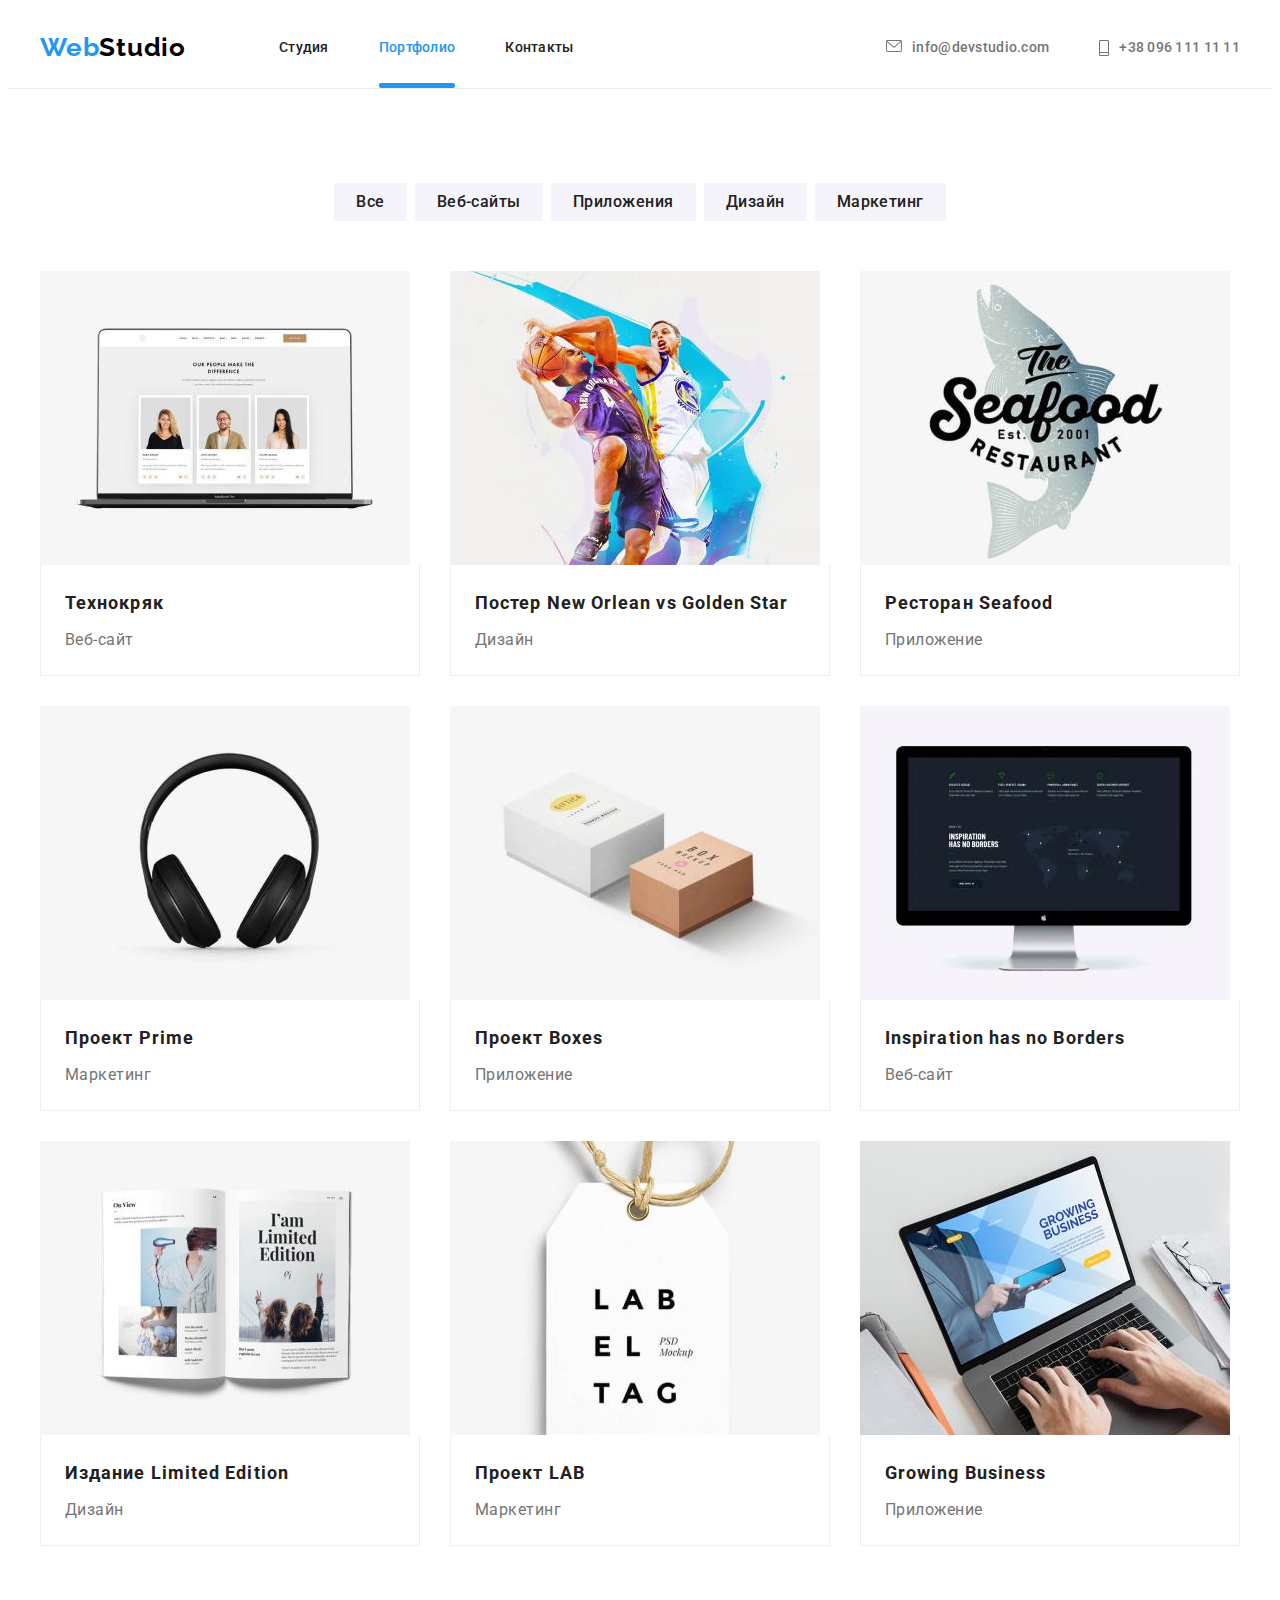
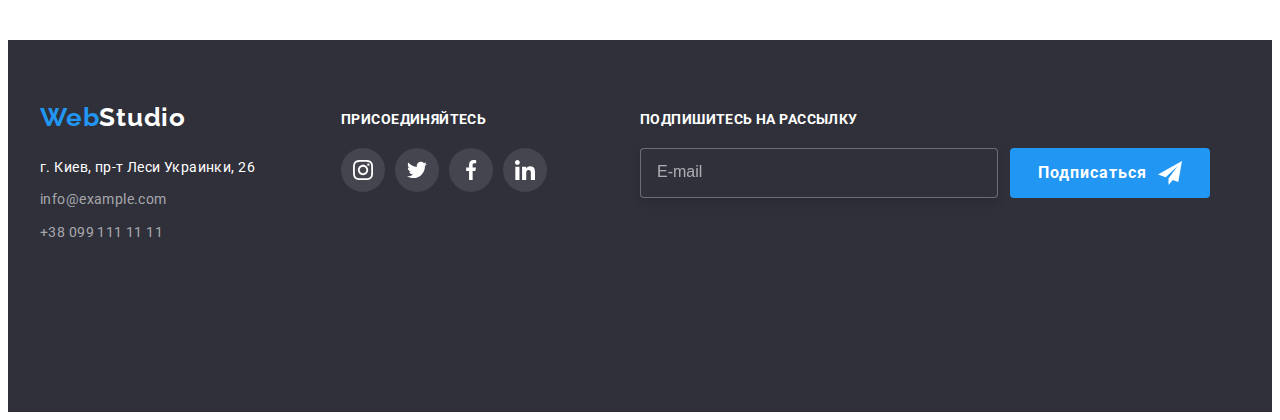
==== commit 1080121c: "Update portfolio.html" ====
--- a/portfolio.html
+++ b/portfolio.html
@@ -228,29 +228,29 @@
             <p class="footer__text">присоединяйтесь</p>
             <ul class="social">
                 <li class="social__item">
-                    <a href="" class="social__link social__link--footer">
-                        <svg class="social__icon social__icon--footer" width="20" height="20">
+                    <a href="" class="social__link social__link--dark">
+                        <svg class="social__icon social__icon--light" width="20" height="20">
                             <use href='./images/icon.svg#icon-instagram'></use>
                         </svg>
                     </a>
                 </li>
                 <li class="social__item">
-                    <a href="" class="social__link social__link--footer">
-                        <svg class="social__icon social__icon--footer" width="20" height="20">
+                    <a href="" class="social__link social__link--dark">
+                        <svg class="social__icon social__icon--light" width="20" height="20">
                             <use href='./images/icon.svg#icon-twitter'></use>
                         </svg>
                     </a>
                 </li>
                 <li class="social__item">
-                    <a href="" class="social__link social__link--footer">
-                        <svg class="social__icon social__icon--footer" width="20" height="20">
+                    <a href="" class="social__link social__link--dark">
+                        <svg class="social__icon social__icon--light" width="20" height="20">
                             <use href='./images/icon.svg#icon-facebook'></use>
                         </svg>
                     </a>
                 </li>
                 <li class="social__item">
-                    <a href="" class="social__link social__link--footer">
-                        <svg class="social__icon social__icon--footer" width="20" height="20">
+                    <a href="" class="social__link social__link--dark">
+                        <svg class="social__icon social__icon--light" width="20" height="20">
                             <use href='./images/icon.svg#icon-linkedin'></use>
                         </svg>
                     </a>
--- a/css/main.min.css
+++ b/css/main.min.css
@@ -1,2 +1,2 @@
-p,h1,h2,h3,h4,h5,h6{margin:0}ul{margin:0;padding:0;list-style:none}a{text-decoration:none}button{cursor:pointer;font-family:inherit}body{font-family:Roboto, sans-serif;background-color:var(--main-color);color:var(--text-color)}ul{list-style:none;padding:0}ul,li,nav,span{display:inline-block}img{display:block;max-width:100%;height:auto}.visually-hidden{position:absolute;width:1px;height:1px;margin:-1px;border:0;padding:0;clip:rect(0 0 0 0);overflow:hidden}header{min-height:80px;border-bottom:1px solid #ececec}.logo{font-family:Raleway;font-style:normal;font-weight:700;font-size:26px;line-height:1.38;letter-spacing:0.03em;text-decoration:inherit;margin-right:93px;color:#2196f3}.header__logo{color:#000}.nav__link{outline:none;position:relative;display:block;padding-top:32px;padding-bottom:32px;transition-property:color;transition-duration:250ms;transition-timing-function:cubic-bezier(0.4, 0, 0.2, 1);font-weight:500;font-size:14px;line-height:1.14;letter-spacing:0.02em;color:#212121;text-decoration:inherit}.nav__link::after{position:absolute;left:0px;bottom:0px;content:"";display:block;width:100%;height:5px;border-radius:2px;background:#2196f3;opacity:0;transition:opacity 250ms cubic-bezier(0.4, 0, 0.2, 1)}.nav__link:hover,.nav__link:focus{color:#2196f3}.nav__link--current{color:#2196f3}.nav__link--current::after{opacity:1}.nav{display:flex}.nav__item:not(:last-child){margin-right:50px}.nav__item{display:block}.header{align-items:center;display:flex}.auth{display:flex;margin-left:auto}.auth__item+.auth__item{margin-left:50px}.auth__link{display:flex;transition-property:color;transition-duration:250ms;transition-timing-function:cubic-bezier(0.4, 0, 0.2, 1);font-weight:500;font-size:14px;line-height:1.14;letter-spacing:0.02em;text-decoration:inherit;color:#757575;outline:none}.auth__link:hover,.auth__link:focus{color:#2196f3}.auth__link:hover .auth__icon,.auth__link:focus .auth__icon{fill:#2196f3}.auth__icon{transition-property:fill;transition-duration:250ms;transition-timing-function:cubic-bezier(0.4, 0, 0.2, 1);fill:#757575;align-content:center;margin-right:10px}.hero{min-height:600px;max-width:1600px;margin-left:auto;margin-right:auto;padding-top:200px;padding-bottom:200px;background-color:#212121;background-image:linear-gradient(to right, rgba(47,48,58,0.4), rgba(47,48,58,0.4)),url(../images/Img14.jpg);background-repeat:no-repeat;background-size:cover;background-position:center}.hero__title{width:696px;height:120px;font-weight:900;font-size:44px;line-height:1.36;text-align:center;letter-spacing:0.06em;text-transform:uppercase;margin-left:auto;margin-right:auto;margin-bottom:30px;color:#fff}.hero__btn{display:block;align-items:center;text-align:center;margin-left:auto;margin-right:auto;width:200px;height:50px;border-radius:4px;border-style:none;outline:none;transition-property:background-color, border-radius;transition-duration:250ms;transition-timing-function:cubic-bezier(0.4, 0, 0.2, 1);font-family:inherit;font-style:normal;font-weight:700;font-size:16px;line-height:1.87;letter-spacing:0.06em;color:#fff;background-color:#2196f3}.hero__btn:hover,.hero__btn:focus{background-color:#188ce8;border-radius:0}.container{width:1200px;padding-left:15px;padding-right:15px;margin:0 auto}.section{padding-top:94px;padding-bottom:94px}.features{padding-bottom:0}.features__list{display:flex}.features__item:not(:last-child){margin-right:30px}.features__wrap{display:flex;width:270px;height:120px;background-color:#f5f4fa;border-radius:4px;margin-bottom:30px;align-items:center;justify-content:center}.features__title{margin-bottom:10px;font-weight:700;font-size:14px;line-height:1.14;letter-spacing:0.03em;text-transform:uppercase;color:#212121}.features__text{width:270px;min-height:75px;font-size:14px;line-height:1.71;letter-spacing:0.03em;color:#757575}.about__list{display:flex}.about__title,.team__title,.client__title{margin-bottom:50px;font-weight:700;font-size:36px;line-height:1.17;text-align:center;letter-spacing:0.03em;color:#212121}.about__item{position:relative}.about__item:not(:last-child){margin-right:30px}.about__label{position:absolute;left:0;bottom:0;width:100%;height:70px;padding-top:27px;padding-bottom:27px;background-color:rgba(47,48,58,0.8);font-weight:700;font-size:14px;line-height:1, 14;text-align:center;letter-spacing:0.03em;text-transform:uppercase;color:#fff}.team{background-color:#f5f4fa;min-height:648px}.team__list{display:flex}.team__item:not(:last-child){margin-right:30px}.team__item{box-shadow:0px 1px 3px rgba(0,0,0,0.12),0px 1px 1px rgba(0,0,0,0.14),0px 2px 1px rgba(0,0,0,0.2);border-radius:0px 0px 4px 4px}.team__card{padding-top:30px;padding-bottom:30px;background-color:#fff}.team__name{margin-bottom:10px;font-weight:500;font-size:16px;line-height:1.19;text-align:center;letter-spacing:0.03em;color:#212121}.team__position{margin-bottom:16px;font-size:16px;line-height:1.19;text-align:center;letter-spacing:0.03em;color:#757575}.social{display:flex;justify-content:center}.social__item{width:44px;height:44px}.social__item:nth-child(n+2){margin-left:10px}.social__link{width:100%;height:100%;display:block;transition-property:background-color;transition-duration:250ms;transition-timing-function:cubic-bezier(0.4, 0, 0.2, 1);background-color:#fff;border-radius:50%;display:flex;align-items:center;justify-content:center;outline:none}.social__link:hover,.social__link:focus{background-color:#2196f3}.social__icon{transition-property:fill;transition-duration:250ms;transition-timing-function:cubic-bezier(0.4, 0, 0.2, 1);fill:#afb1b8}.social__link:hover .social__icon,.social__link:focus .social__icon{fill:main-color}.client__list{display:flex;justify-content:space-between}.client__link{display:flex;justify-content:center;width:170px;height:92px;border:1px solid #afb1b8;box-sizing:border-box;border-radius:4px;align-items:center;outline:none;transition-property:border;transition-duration:250ms;transition-timing-function:cubic-bezier(0.4, 0, 0.2, 1)}.client__link:hover,.client__link:focus{border:1px solid #2196f3}.client__link:hover .client__icon,.client__link:focus .client__icon{fill:#2196f3}.client__icon{display:flex;transition-property:fill;transition-duration:250ms;transition-timing-function:cubic-bezier(0.4, 0, 0.2, 1);fill:#afb1b8}footer{background-color:#2f303a;min-height:252px;padding-top:60px;padding-bottom:60px}.footer{display:flex}.footer__logo{color:#fff}.footer__location{display:block;margin-bottom:9px;transition-property:color;transition-duration:250ms;transition-timing-function:cubic-bezier(0.4, 0, 0.2, 1);font-style:normal;font-weight:normal;font-size:14px;line-height:1.71;letter-spacing:0.03em;text-decoration:inherit;color:#fff;outline:none}.footer__location:hover,.footer__location:focus{color:#2196f3}.footer__mail{display:block;margin-bottom:9px;transition-property:color;transition-duration:250ms;transition-timing-function:cubic-bezier(0.4, 0, 0.2, 1);font-style:normal;font-weight:normal;font-size:14px;line-height:1.71;letter-spacing:0.03em;text-decoration:inherit;color:#ffffff96;outline:none}.footer__mail:hover,.footer__mail:focus{color:#2196f3}.footer__tel{display:block;transition-property:color;transition-duration:250ms;transition-timing-function:cubic-bezier(0.4, 0, 0.2, 1);font-style:normal;font-weight:normal;font-size:14px;line-height:1.71;letter-spacing:0.03em;text-decoration:inherit;color:#ffffff96;outline:none}.footer__tel :hover,.footer__tel :focus{color:#2196f3}.footer__address{display:flex;flex-wrap:wrap;width:231px;margin-top:20px;margin-right:70px}.footer__slogan{margin-top:12px}.footer__text{min-width:145px;height:16px;font-weight:700;font-size:14px;line-height:1.14;letter-spacing:0.03em;text-transform:uppercase;margin-bottom:20px;color:#fff}.slogan__link{background:rgba(255,255,255,0.1)}.footer__icon{fill:#fff}.footer__fild{width:570px;height:86px;margin-top:12px;margin-left:93px}.footer__wrap{display:flex;justify-content:space-between}.footer__input{width:358px;height:50px;padding:15px 16px;background-color:#2f303a;border:1px solid rgba(255,255,255,0.3);box-sizing:border-box;filter:drop-shadow(0px 4px 4px rgba(0,0,0,0.15));border-radius:4px;color:#fff}.footer__input::placeholder{width:47px;height:20px;font-weight:normal;font-size:16px;line-height:1.25;color:rgba(255,255,255,0.6)}.footer__btn{display:flex;align-items:center;justify-content:space-between;width:200px;height:50px;padding:10px 28px;background:#2196f3;border-radius:4px;border-style:none;font-weight:700;font-size:16px;line-height:1.87;letter-spacing:0.06em;color:#fff;transition-property:background-color, border-radius;transition-duration:250ms;transition-timing-function:cubic-bezier(0.4, 0, 0.2, 1)}.footer__btn:hover,.footer__btn:focus{background-color:#188ce8;border-radius:0}.filter{display:flex;justify-content:center;margin-left:auto;margin-right:auto;margin-bottom:50px}.filter__item:not(:last-child){margin-right:8px}.filter__btn{border-style:none;padding:6px 22px;transition-property:background, color, box-shadow, border-radius;transition-duration:250ms;transition-timing-function:cubic-bezier(0.4, 0, 0.2, 1);font-family:inherit;font-style:normal;font-weight:500;font-size:16px;line-height:1.62;text-align:center;letter-spacing:0.03em;background:#f5f4fa;color:#212121;outline:none}.filter__btn:hover,.filter__btn:focus{background:#2196f3;color:#fff;box-shadow:0px 3px 1px rgba(0,0,0,0.1),0px 1px 2px rgba(0,0,0,0.08),0px 2px 2px rgba(0,0,0,0.12);border-radius:4px}.project{display:flex;flex-wrap:wrap;margin-right:-30px}.project__item{margin-right:30px;flex-basis:calc(100% / 3 - 30px)}.project__item:not(:nth-last-child(-n+3)){margin-bottom:30px}.project__item:nth-child(3n){margin-right:0}.project__link{display:block;outline:none;transition-property:box-shadow;transition-duration:250ms;transition-timing-function:cubic-bezier(0.4, 0, 0.2, 1)}.project__link:hover,.project__link:focus{box-shadow:0px 1px 1px rgba(0,0,0,0.12),0px 4px 4px rgba(0,0,0,0.06),1px 4px 6px rgba(0,0,0,0.16)}.project__title{margin-bottom:4px;font-weight:bold;font-size:18px;line-height:2;letter-spacing:0.06em;color:#212121}.project__site{font-style:normal;font-weight:normal;font-size:16px;line-height:1.87;letter-spacing:0.03em;text-decoration:inherit;color:#757575}.project__card{background:#fff;border:1px solid #eee;box-sizing:border-box;border-top:none;padding-top:20px;padding-bottom:20px;padding-left:24px}.project__wrap{position:relative;overflow:hidden}.project__item:hover .project__content{transform:translateY(0)}.project__content{position:absolute;top:0;left:0;height:100%;padding-top:63px;padding-right:24px;padding-bottom:63px;padding-left:24px;background-color:rgba(33,150,243,0.9);font-weight:normal;font-size:18px;line-height:1, 56;letter-spacing:0.03em;color:#fff;transform:translateY(100%);transition:transform 250ms cubic-bezier(0.4, 0, 0.2, 1)}.backdrop{position:fixed;top:0;width:100vw;height:100vh;background-color:rgba(0,0,0,0.1);transition:opacity 1000ms, visibility 1000ms}.backdrop--hidden{visibility:hidden;opacity:0;pointer-events:none}.modal{position:absolute;top:50%;left:50%;transform:translate(-50%, -50%) scale(1);padding:40px;width:528px;min-height:581px;background-color:#fff;border-radius:4px;box-shadow:0px 1px 3px rgba(0,0,0,0.12),0px 1px 1px rgba(0,0,0,0.14),0px 2px 1px rgba(0,0,0,0.2);opacity:1;transition:transform 250ms cubic-bezier(0.4, 0, 0.2, 1),scale 250ms var(--timing-function),opasity 250ms cubic-bezier(0.4, 0, 0.2, 1)}.backdrop--hidden .modal{transform:translate(-50%, 100%) scale(0.1);transition:transform 250ms cubic-bezier(0.4, 0, 0.2, 1),scale 250ms var(--timing-function),opasity 250ms cubic-bezier(0.4, 0, 0.2, 1);opacity:0}.modal__close{display:flex;align-items:center;justify-content:center;position:absolute;top:8px;right:8px;width:30px;height:30px;border:1px solid rgba(0,0,0,0.1);border-radius:50%;border-style:none;outline:none;background-color:transparent;transition-property:fill;transition-duration:250ms;transition-timing-function:cubic-bezier(0.4, 0, 0.2, 1)}.modal__close:hover .modal__end,.modal__close:focus .modal__end{fill:#2196f3}.modal__title{margin-bottom:12px;font-weight:700;font-size:20px;line-height:1.15;text-align:center;letter-spacing:0.03em;color:#212121}.modal__field{margin-bottom:10px;position:relative}.modal__field--last{display:flex;align-items:center;margin-bottom:30px}.modal__input{width:100%;height:40px;border:1px solid rgba(33,33,33,0.2);box-sizing:border-box;border-radius:4px;padding:11px;padding-left:32px;color:#212121;outline:none;transition-property:border-color;transition-duration:250ms;transition-timing-function:cubic-bezier(0.4, 0, 0.2, 1)}.modal__input:hover,.modal__input:focus{border-color:#2196f3}.modal__input:hover+.modal__icon,.modal__input:focus+.modal__icon{fill:#2196f3}.modal__comment{width:100%;height:120px;border:1px solid rgba(33,33,33,0.2);box-sizing:border-box;border-radius:4px;padding:12px 16px;color:#212121;outline:none;resize:none}.modal__comment:hover,.modal__comment:focus{border-color:#2196f3}.modal__comment::placeholder{font-weight:normal;font-size:12px;line-height:1.17;letter-spacing:0.01em;color:rgba(117,117,117,0.5)}.modal__text{margin-bottom:4px;font-weight:normal;font-size:12px;line-height:1.17;letter-spacing:0.01em;color:#757575}.modal__icon{position:absolute;top:50%;left:12px;display:inline-block;transition-property:fill;transition-duration:250ms;transition-timing-function:cubic-bezier(0.4, 0, 0.2, 1)}.modal__consent{display:flex;justify-content:center;vertical-align:middle;font-weight:normal;font-size:14px;line-height:1.71;letter-spacing:0.03em;color:#757575}.modal__consent:hover .modal__tick,.modal__consent:focus .modal__tick{border:2px solid #2196f3}.modal__tick{width:16px;height:15px;margin-right:7px;border:2px solid #212121;border-radius:2px;position:relative;top:4px;display:flex;align-items:center;justify-content:center;transition-property:border;transition-duration:250ms;transition-timing-function:cubic-bezier(0.4, 0, 0.2, 1)}.modal__checkbox:checked+.modal__consent .modal__tick{background-color:#2196f3;border:none;fill:#fff}.modal__policy{text-decoration:underline;color:#2196f3;margin-left:5px}.modal__send{margin-left:auto;margin-right:auto;width:200px;height:50px;background-color:#2196f3;box-shadow:0px 4px 4px rgba(0,0,0,0.15);border-radius:4px;border-style:none;font-weight:700;font-size:16px;line-height:1.87;letter-spacing:0.06em;color:#fff;display:flex;align-items:center;justify-content:center;transition-property:background-color;transition-duration:250ms;transition-timing-function:cubic-bezier(0.4, 0, 0.2, 1)}.modal__send:hover,.modal__send:focus{background-color:#188ce8}
+p,h1,h2,h3,h4,h5,h6{margin:0}ul{margin:0;padding:0;list-style:none}a{text-decoration:none}button{cursor:pointer;font-family:inherit}body{font-family:Roboto, sans-serif;background-color:var(--main-color);color:var(--text-color)}ul{list-style:none;padding:0}ul,li,nav,span{display:inline-block}img{display:block;max-width:100%;height:auto}.visually-hidden{position:absolute;width:1px;height:1px;margin:-1px;border:0;padding:0;clip:rect(0 0 0 0);overflow:hidden}header{min-height:80px;border-bottom:1px solid #ececec}.logo{font-family:Raleway;font-style:normal;font-weight:700;font-size:26px;line-height:1.38;letter-spacing:0.03em;text-decoration:inherit;margin-right:93px;color:#2196f3}.header__logo{color:#000}.nav__link{outline:none;position:relative;display:block;padding-top:32px;padding-bottom:32px;transition-property:color;transition-duration:250ms;transition-timing-function:cubic-bezier(0.4, 0, 0.2, 1);font-weight:500;font-size:14px;line-height:1.14;letter-spacing:0.02em;color:#212121;text-decoration:inherit}.nav__link::after{position:absolute;left:0px;bottom:0px;content:"";display:block;width:100%;height:5px;border-radius:2px;background:#2196f3;opacity:0;transition:opacity 250ms cubic-bezier(0.4, 0, 0.2, 1)}.nav__link:hover,.nav__link:focus{color:#2196f3}.nav__link--current{color:#2196f3}.nav__link--current::after{opacity:1}.nav{display:flex}.nav__item{display:block}.nav__item:not(:last-child){margin-right:50px}.header{align-items:center;display:flex}.auth{display:flex;margin-left:auto}.auth__item+.auth__item{margin-left:50px}.auth__link{display:flex;transition-property:color;transition-duration:250ms;transition-timing-function:cubic-bezier(0.4, 0, 0.2, 1);font-weight:500;font-size:14px;line-height:1.14;letter-spacing:0.02em;text-decoration:inherit;color:#757575;outline:none}.auth__link:hover,.auth__link:focus{color:#2196f3}.auth__icon{transition-property:fill;transition-duration:250ms;transition-timing-function:cubic-bezier(0.4, 0, 0.2, 1);fill:#757575;align-content:center;margin-right:10px}.auth__link:hover .auth__icon,.auth__link:focus .auth__icon{fill:#2196f3}.hero{min-height:600px;max-width:1600px;margin-left:auto;margin-right:auto;padding-top:200px;padding-bottom:200px;background-color:#212121;background-image:linear-gradient(to right, rgba(47,48,58,0.4), rgba(47,48,58,0.4)),url(../images/Img14.jpg);background-repeat:no-repeat;background-size:cover;background-position:center}.hero__title{width:696px;height:120px;font-weight:900;font-size:44px;line-height:1.36;text-align:center;letter-spacing:0.06em;text-transform:uppercase;margin-left:auto;margin-right:auto;margin-bottom:30px;color:#fff}.hero__btn{display:block;align-items:center;text-align:center;margin-left:auto;margin-right:auto;width:200px;height:50px;border-radius:4px;border-style:none;outline:none;transition-property:background-color, border-radius;transition-duration:250ms;transition-timing-function:cubic-bezier(0.4, 0, 0.2, 1);font-family:inherit;font-style:normal;font-weight:700;font-size:16px;line-height:1.87;letter-spacing:0.06em;color:#fff;background-color:#2196f3}.hero__btn:hover,.hero__btn:focus{background-color:#188ce8;border-radius:0}.container{width:1200px;padding-left:15px;padding-right:15px;margin:0 auto}.section{padding-top:94px;padding-bottom:94px}.about__title,.team__title,.client__title{margin-bottom:50px;font-weight:700;font-size:36px;line-height:1.17;text-align:center;letter-spacing:0.03em;color:#212121}.social{display:flex;justify-content:center}.social__item{width:44px;height:44px}.social__item:nth-child(n+2){margin-left:10px}.social__link{width:100%;height:100%;display:block;transition-property:background-color;transition-duration:250ms;transition-timing-function:cubic-bezier(0.4, 0, 0.2, 1);background-color:#fff;border-radius:50%;display:flex;align-items:center;justify-content:center;outline:none}.social__link:hover,.social__link:focus{background-color:#2196f3}.social__link--dark{background:rgba(255,255,255,0.1)}.social__icon{transition-property:fill;transition-duration:250ms;transition-timing-function:cubic-bezier(0.4, 0, 0.2, 1)}.social__link:hover .social__icon,.social__link:focus .social__icon{fill:#fff}.social__icon--team{fill:#afb1b8}.social__icon--light{fill:#fff}.features{padding-bottom:0}.features__list{display:flex}.features__item:not(:last-child){margin-right:30px}.features__wrap{display:flex;width:270px;height:120px;background-color:#f5f4fa;border-radius:4px;margin-bottom:30px;align-items:center;justify-content:center}.features__title{margin-bottom:10px;font-weight:700;font-size:14px;line-height:1.14;letter-spacing:0.03em;text-transform:uppercase;color:#212121}.features__text{width:270px;min-height:75px;font-size:14px;line-height:1.71;letter-spacing:0.03em;color:#757575}.about__list{display:flex}.about__item{position:relative}.about__item:not(:last-child){margin-right:30px}.about__label{position:absolute;left:0;bottom:0;width:100%;height:70px;padding-top:27px;padding-bottom:27px;background-color:rgba(47,48,58,0.8);font-weight:700;font-size:14px;line-height:1, 14;text-align:center;letter-spacing:0.03em;text-transform:uppercase;color:#fff}.team{background-color:#f5f4fa;min-height:648px}.team__list{display:flex}.team__item{box-shadow:0px 1px 3px rgba(0,0,0,0.12),0px 1px 1px rgba(0,0,0,0.14),0px 2px 1px rgba(0,0,0,0.2);border-radius:0px 0px 4px 4px}.team__item:not(:last-child){margin-right:30px}.team__card{padding-top:30px;padding-bottom:30px;background-color:#fff}.team__name{margin-bottom:10px;font-weight:500;font-size:16px;line-height:1.19;text-align:center;letter-spacing:0.03em;color:#212121}.team__position{margin-bottom:16px;font-size:16px;line-height:1.19;text-align:center;letter-spacing:0.03em;color:#757575}.client__list{display:flex;justify-content:space-between}.client__link{display:flex;justify-content:center;width:170px;height:92px;border:1px solid #afb1b8;box-sizing:border-box;border-radius:4px;align-items:center;outline:none;transition-property:border;transition-duration:250ms;transition-timing-function:cubic-bezier(0.4, 0, 0.2, 1)}.client__link:hover,.client__link:focus{border:1px solid #2196f3}.client__icon{display:flex;transition-property:fill;transition-duration:250ms;transition-timing-function:cubic-bezier(0.4, 0, 0.2, 1);fill:#afb1b8}.client__link:hover .client__icon,.client__link:focus .client__icon{fill:#2196f3}footer{background-color:#2f303a;min-height:252px;padding-top:60px;padding-bottom:60px}.footer{display:flex}.footer__logo{color:#fff}.footer__location{display:block;margin-bottom:9px;transition-property:color;transition-duration:250ms;transition-timing-function:cubic-bezier(0.4, 0, 0.2, 1);font-style:normal;font-weight:normal;font-size:14px;line-height:1.71;letter-spacing:0.03em;text-decoration:inherit;color:#fff;outline:none}.footer__location:hover,.footer__location:focus{color:#2196f3}.footer__mail{display:block;margin-bottom:9px;transition-property:color;transition-duration:250ms;transition-timing-function:cubic-bezier(0.4, 0, 0.2, 1);font-style:normal;font-weight:normal;font-size:14px;line-height:1.71;letter-spacing:0.03em;text-decoration:inherit;color:#ffffff96;outline:none}.footer__mail:hover,.footer__mail:focus{color:#2196f3}.footer__tel{display:block;transition-property:color;transition-duration:250ms;transition-timing-function:cubic-bezier(0.4, 0, 0.2, 1);font-style:normal;font-weight:normal;font-size:14px;line-height:1.71;letter-spacing:0.03em;text-decoration:inherit;color:#ffffff96;outline:none}.footer__tel :hover,.footer__tel :focus{color:#2196f3}.footer__address{display:flex;flex-wrap:wrap;width:231px;margin-top:20px;margin-right:70px}.footer__slogan{margin-top:12px}.footer__text{min-width:145px;height:16px;font-weight:700;font-size:14px;line-height:1.14;letter-spacing:0.03em;text-transform:uppercase;margin-bottom:20px;color:#fff}.footer__fild{width:570px;height:86px;margin-top:12px;margin-left:93px}.footer__wrap{display:flex;justify-content:space-between}.footer__input{width:358px;height:50px;padding:15px 16px;background-color:#2f303a;border:1px solid rgba(255,255,255,0.3);box-sizing:border-box;filter:drop-shadow(0px 4px 4px rgba(0,0,0,0.15));border-radius:4px;color:#fff}.footer__input::placeholder{width:47px;height:20px;font-weight:normal;font-size:16px;line-height:1.25;color:rgba(255,255,255,0.6)}.footer__btn{display:flex;align-items:center;justify-content:space-between;width:200px;height:50px;padding:10px 28px;background:#2196f3;border-radius:4px;border-style:none;font-weight:700;font-size:16px;line-height:1.87;letter-spacing:0.06em;color:#fff;transition-property:background-color, border-radius;transition-duration:250ms;transition-timing-function:cubic-bezier(0.4, 0, 0.2, 1)}.footer__btn:hover,.footer__btn:focus{background-color:#188ce8;border-radius:0}.filter{display:flex;justify-content:center;margin-left:auto;margin-right:auto;margin-bottom:50px}.filter__item:not(:last-child){margin-right:8px}.filter__btn{border-style:none;padding:6px 22px;transition-property:background, color, box-shadow, border-radius;transition-duration:250ms;transition-timing-function:cubic-bezier(0.4, 0, 0.2, 1);font-family:inherit;font-style:normal;font-weight:500;font-size:16px;line-height:1.62;text-align:center;letter-spacing:0.03em;background:#f5f4fa;color:#212121;outline:none}.filter__btn:hover,.filter__btn:focus{background:#2196f3;color:#fff;box-shadow:0px 3px 1px rgba(0,0,0,0.1),0px 1px 2px rgba(0,0,0,0.08),0px 2px 2px rgba(0,0,0,0.12);border-radius:4px}.project{display:flex;flex-wrap:wrap;margin-right:-30px}.project__item{margin-right:30px;flex-basis:calc(100% / 3 - 30px)}.project__item:not(:nth-last-child(-n+3)){margin-bottom:30px}.project__item:nth-child(3n){margin-right:0}.project__link{display:block;outline:none;transition-property:box-shadow;transition-duration:250ms;transition-timing-function:cubic-bezier(0.4, 0, 0.2, 1)}.project__link:hover,.project__link:focus{box-shadow:0px 1px 1px rgba(0,0,0,0.12),0px 4px 4px rgba(0,0,0,0.06),1px 4px 6px rgba(0,0,0,0.16)}.project__title{margin-bottom:4px;font-weight:bold;font-size:18px;line-height:2;letter-spacing:0.06em;color:#212121}.project__site{font-style:normal;font-weight:normal;font-size:16px;line-height:1.87;letter-spacing:0.03em;text-decoration:inherit;color:#757575}.project__card{background:#fff;border:1px solid #eee;box-sizing:border-box;border-top:none;padding-top:20px;padding-bottom:20px;padding-left:24px}.project__wrap{position:relative;overflow:hidden}.project__content{position:absolute;top:0;left:0;height:100%;padding-top:63px;padding-right:24px;padding-bottom:63px;padding-left:24px;background-color:rgba(33,150,243,0.9);font-weight:normal;font-size:18px;line-height:1, 56;letter-spacing:0.03em;color:#fff;transform:translateY(101%);transition:transform 250ms cubic-bezier(0.4, 0, 0.2, 1)}.project__item:hover .project__content{transform:translateY(0)}.backdrop{position:fixed;top:0;width:100vw;height:100vh;background-color:rgba(0,0,0,0.1);transition:opacity 1000ms, visibility 1000ms}.backdrop--hidden{visibility:hidden;opacity:0;pointer-events:none}.modal{position:absolute;top:50%;left:50%;transform:translate(-50%, -50%) scale(1);padding:40px;width:528px;min-height:581px;background-color:#fff;border-radius:4px;box-shadow:0px 1px 3px rgba(0,0,0,0.12),0px 1px 1px rgba(0,0,0,0.14),0px 2px 1px rgba(0,0,0,0.2);opacity:1;transition:transform 250ms cubic-bezier(0.4, 0, 0.2, 1),scale 250ms var(--timing-function),opasity 250ms cubic-bezier(0.4, 0, 0.2, 1)}.modal .backdrop--hidden{transform:translate(-50%, 100%) scale(0.1);transition:transform 250ms cubic-bezier(0.4, 0, 0.2, 1),scale 250ms var(--timing-function),opasity 250ms cubic-bezier(0.4, 0, 0.2, 1);opacity:0}.modal__close{display:flex;align-items:center;justify-content:center;position:absolute;top:8px;right:8px;width:30px;height:30px;border:1px solid rgba(0,0,0,0.1);border-radius:50%;border-style:none;outline:none;background-color:transparent;transition-property:fill;transition-duration:250ms;transition-timing-function:cubic-bezier(0.4, 0, 0.2, 1)}.modal__close:hover .modal__end,.modal__close:focus .modal__end{fill:#2196f3}.modal__title{margin-bottom:12px;font-weight:700;font-size:20px;line-height:1.15;text-align:center;letter-spacing:0.03em;color:#212121}.modal__field{margin-bottom:10px;position:relative}.modal__field--last{display:flex;align-items:center;margin-bottom:30px}.modal__input{width:100%;height:40px;border:1px solid rgba(33,33,33,0.2);box-sizing:border-box;border-radius:4px;padding:11px;padding-left:32px;color:#212121;outline:none;transition-property:border-color;transition-duration:250ms;transition-timing-function:cubic-bezier(0.4, 0, 0.2, 1)}.modal__input:hover,.modal__input:focus{border-color:#2196f3}.modal__comment{width:100%;height:120px;border:1px solid rgba(33,33,33,0.2);box-sizing:border-box;border-radius:4px;padding:12px 16px;color:#212121;outline:none;resize:none}.modal__comment:hover,.modal__comment:focus{border-color:#2196f3}.modal__comment::placeholder{font-weight:normal;font-size:12px;line-height:1.17;letter-spacing:0.01em;color:rgba(117,117,117,0.5)}.modal__text{margin-bottom:4px;font-weight:normal;font-size:12px;line-height:1.17;letter-spacing:0.01em;color:#757575}.modal__icon{position:absolute;top:50%;left:12px;display:inline-block;transition-property:fill;transition-duration:250ms;transition-timing-function:cubic-bezier(0.4, 0, 0.2, 1)}.modal__input:hover+.modal__icon,.modal__input:focus+.modal__icon{fill:#2196f3}.modal__consent{display:flex;justify-content:center;vertical-align:middle;font-weight:normal;font-size:14px;line-height:1.71;letter-spacing:0.03em;color:#757575}.modal__tick{width:16px;height:15px;margin-right:7px;border:2px solid #212121;border-radius:2px;position:relative;top:4px;display:flex;align-items:center;justify-content:center;transition-property:border;transition-duration:250ms;transition-timing-function:cubic-bezier(0.4, 0, 0.2, 1)}.modal__consent:hover .modal__tick,.modal__consent:focus .modal__tick{border:2px solid #2196f3}.modal__checkbox:checked .modal__tick{background-color:#2196f3;border:none;fill:#fff}.modal__policy{text-decoration:underline;color:#2196f3;margin-left:5px}.modal__send{margin-left:auto;margin-right:auto;width:200px;height:50px;background-color:#2196f3;box-shadow:0px 4px 4px rgba(0,0,0,0.15);border-radius:4px;border-style:none;font-weight:700;font-size:16px;line-height:1.87;letter-spacing:0.06em;color:#fff;display:flex;align-items:center;justify-content:center;transition-property:background-color;transition-duration:250ms;transition-timing-function:cubic-bezier(0.4, 0, 0.2, 1)}.modal__send:hover,.modal__send:focus{background-color:#188ce8}
 /*# sourceMappingURL=main.min.css.map */